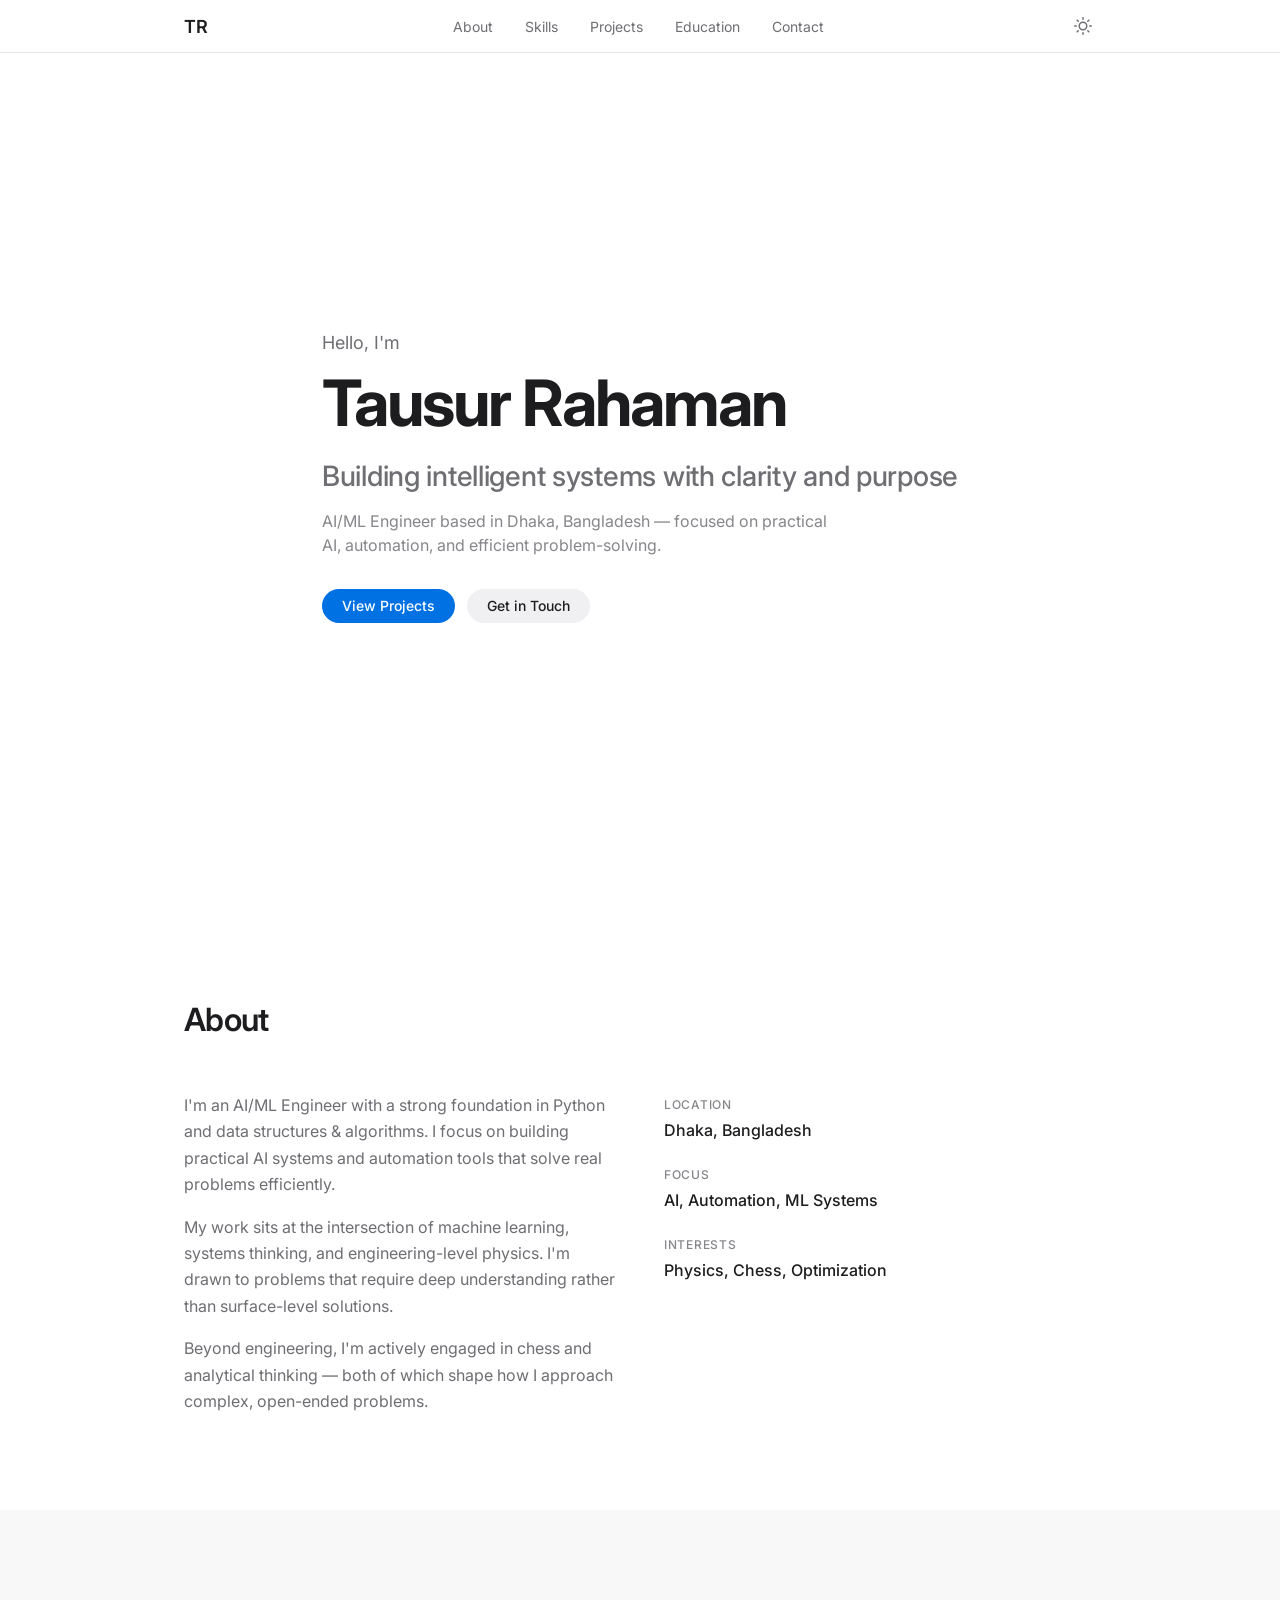
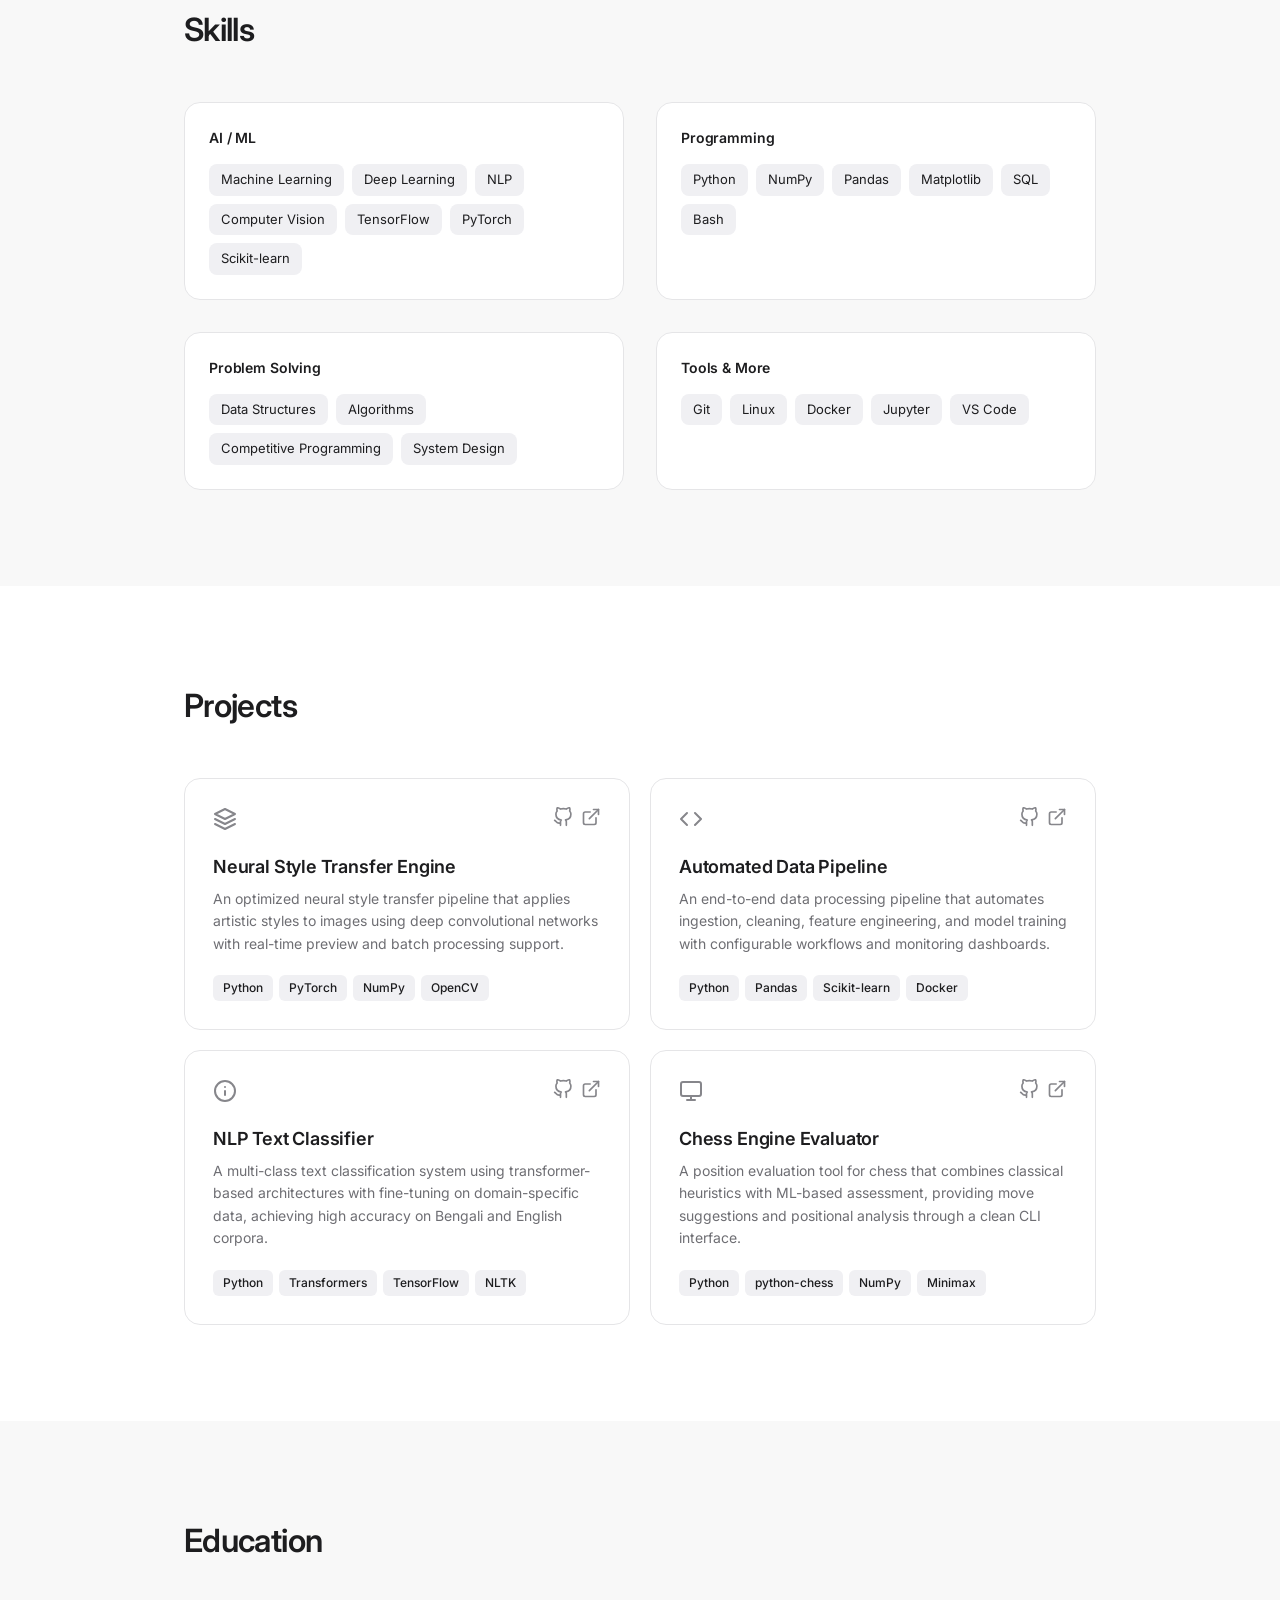
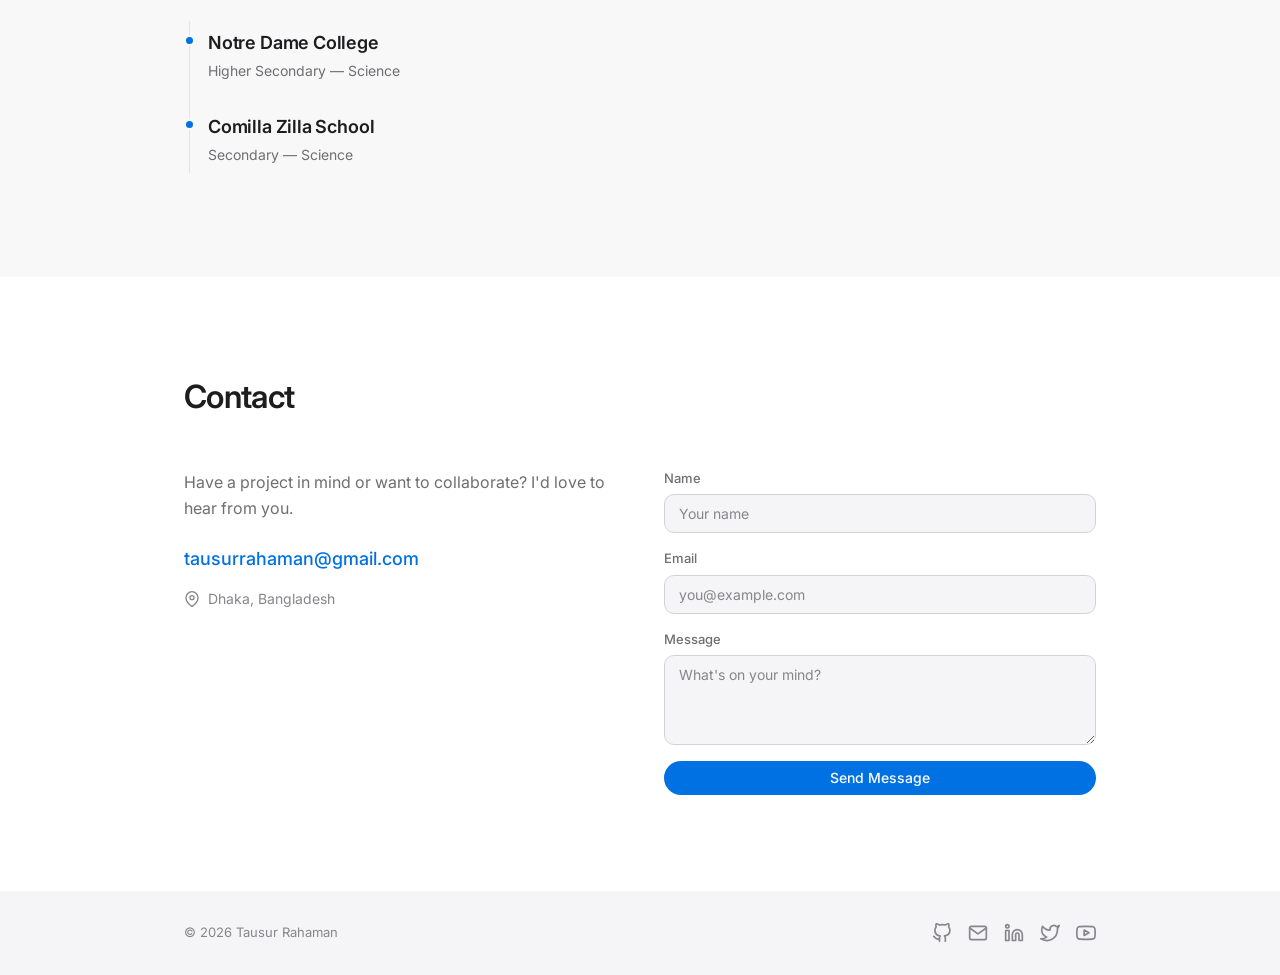
==== index.html @ f8dbd74a "4th" ====
<!DOCTYPE html>
<html lang="en" data-theme="light">
<head>
  <meta charset="UTF-8">
  <meta name="viewport" content="width=device-width, initial-scale=1.0">
  <title>Tausur Rahaman — AI/ML Engineer</title>
  <link rel="preconnect" href="https://fonts.googleapis.com">
  <link rel="preconnect" href="https://fonts.gstatic.com" crossorigin>
  <link href="https://fonts.googleapis.com/css2?family=Inter:wght@300;400;500;600;700&display=swap" rel="stylesheet">
  <link rel="stylesheet" href="style.css">
</head>
<body>
  <nav class="navbar" id="navbar">
    <div class="nav-container">
      <a href="#hero" class="nav-logo">TR</a>
      <ul class="nav-links" id="navLinks">
        <li><a href="#about">About</a></li>
        <li><a href="#skills">Skills</a></li>
        <li><a href="#projects">Projects</a></li>
        <li><a href="#education">Education</a></li>
        <li><a href="#contact">Contact</a></li>
      </ul>
      <div class="nav-actions">
        <button class="theme-toggle" id="themeToggle" aria-label="Toggle dark mode">
          <svg class="icon-sun" width="18" height="18" viewBox="0 0 24 24" fill="none" stroke="currentColor" stroke-width="2" stroke-linecap="round" stroke-linejoin="round">
            <circle cx="12" cy="12" r="5"></circle>
            <line x1="12" y1="1" x2="12" y2="3"></line>
            <line x1="12" y1="21" x2="12" y2="23"></line>
            <line x1="4.22" y1="4.22" x2="5.64" y2="5.64"></line>
            <line x1="18.36" y1="18.36" x2="19.78" y2="19.78"></line>
            <line x1="1" y1="12" x2="3" y2="12"></line>
            <line x1="21" y1="12" x2="23" y2="12"></line>
            <line x1="4.22" y1="19.78" x2="5.64" y2="18.36"></line>
            <line x1="18.36" y1="5.64" x2="19.78" y2="4.22"></line>
          </svg>
          <svg class="icon-moon" width="18" height="18" viewBox="0 0 24 24" fill="none" stroke="currentColor" stroke-width="2" stroke-linecap="round" stroke-linejoin="round">
            <path d="M21 12.79A9 9 0 1 1 11.21 3 7 7 0 0 0 21 12.79z"></path>
          </svg>
        </button>
        <button class="nav-hamburger" id="navHamburger" aria-label="Toggle menu">
          <span></span><span></span><span></span>
        </button>
      </div>
    </div>
  </nav>

  <main>
    <section id="hero" class="hero">
      <div class="container hero-content">
        <p class="hero-greeting">Hello, I'm</p>
        <h1 class="hero-name">Tausur Rahaman</h1>
        <p class="hero-tagline">Building intelligent systems with clarity and purpose</p>
        <p class="hero-sub">AI/ML Engineer based in Dhaka, Bangladesh — focused on practical AI, automation, and efficient problem-solving.</p>
        <div class="hero-cta">
          <a href="#projects" class="btn btn-primary">View Projects</a>
          <a href="#contact" class="btn btn-secondary">Get in Touch</a>
        </div>
      </div>
    </section>

    <section id="about" class="section">
      <div class="container">
        <h2 class="section-title">About</h2>
        <div class="about-grid">
          <div class="about-text">
            <p>I'm an AI/ML Engineer with a strong foundation in Python and data structures & algorithms. I focus on building practical AI systems and automation tools that solve real problems efficiently.</p>
            <p>My work sits at the intersection of machine learning, systems thinking, and engineering-level physics. I'm drawn to problems that require deep understanding rather than surface-level solutions.</p>
            <p>Beyond engineering, I'm actively engaged in chess and analytical thinking — both of which shape how I approach complex, open-ended problems.</p>
          </div>
          <div class="about-details">
            <div class="about-detail-item">
              <span class="detail-label">Location</span>
              <span class="detail-value">Dhaka, Bangladesh</span>
            </div>
            <div class="about-detail-item">
              <span class="detail-label">Focus</span>
              <span class="detail-value">AI, Automation, ML Systems</span>
            </div>
            <div class="about-detail-item">
              <span class="detail-label">Interests</span>
              <span class="detail-value">Physics, Chess, Optimization</span>
            </div>
          </div>
        </div>
      </div>
    </section>

    <section id="skills" class="section section-alt">
      <div class="container">
        <h2 class="section-title">Skills</h2>
        <div class="skills-grid">
          <div class="skill-group">
            <h3 class="skill-group-title">AI / ML</h3>
            <div class="skill-tags">
              <span class="skill-tag">Machine Learning</span>
              <span class="skill-tag">Deep Learning</span>
              <span class="skill-tag">NLP</span>
              <span class="skill-tag">Computer Vision</span>
              <span class="skill-tag">TensorFlow</span>
              <span class="skill-tag">PyTorch</span>
              <span class="skill-tag">Scikit-learn</span>
            </div>
          </div>
          <div class="skill-group">
            <h3 class="skill-group-title">Programming</h3>
            <div class="skill-tags">
              <span class="skill-tag">Python</span>
              <span class="skill-tag">NumPy</span>
              <span class="skill-tag">Pandas</span>
              <span class="skill-tag">Matplotlib</span>
              <span class="skill-tag">SQL</span>
              <span class="skill-tag">Bash</span>
            </div>
          </div>
          <div class="skill-group">
            <h3 class="skill-group-title">Problem Solving</h3>
            <div class="skill-tags">
              <span class="skill-tag">Data Structures</span>
              <span class="skill-tag">Algorithms</span>
              <span class="skill-tag">Competitive Programming</span>
              <span class="skill-tag">System Design</span>
            </div>
          </div>
          <div class="skill-group">
            <h3 class="skill-group-title">Tools & More</h3>
            <div class="skill-tags">
              <span class="skill-tag">Git</span>
              <span class="skill-tag">Linux</span>
              <span class="skill-tag">Docker</span>
              <span class="skill-tag">Jupyter</span>
              <span class="skill-tag">VS Code</span>
            </div>
          </div>
        </div>
      </div>
    </section>

    <section id="projects" class="section">
      <div class="container">
        <h2 class="section-title">Projects</h2>
        <div class="projects-grid">
          <article class="project-card">
            <div class="project-header">
              <div class="project-icon">
                <svg width="24" height="24" viewBox="0 0 24 24" fill="none" stroke="currentColor" stroke-width="2" stroke-linecap="round" stroke-linejoin="round"><path d="M12 2L2 7l10 5 10-5-10-5z"/><path d="M2 17l10 5 10-5"/><path d="M2 12l10 5 10-5"/></svg>
              </div>
              <div class="project-links">
                <a href="https://github.com/tausurVai/" target="_blank" rel="noopener" class="project-link" aria-label="GitHub">
                  <svg width="20" height="20" viewBox="0 0 24 24" fill="none" stroke="currentColor" stroke-width="2" stroke-linecap="round" stroke-linejoin="round"><path d="M9 19c-5 1.5-5-2.5-7-3m14 6v-3.87a3.37 3.37 0 0 0-.94-2.61c3.14-.35 6.44-1.54 6.44-7A5.44 5.44 0 0 0 20 4.77 5.07 5.07 0 0 0 19.91 1S18.73.65 16 2.48a13.38 13.38 0 0 0-7 0C6.27.65 5.09 1 5.09 1A5.07 5.07 0 0 0 5 4.77a5.44 5.44 0 0 0-1.5 3.78c0 5.42 3.3 6.61 6.44 7A3.37 3.37 0 0 0 9 18.13V22"/></svg>
                </a>
                <a href="#" class="project-link" aria-label="Demo">
                  <svg width="20" height="20" viewBox="0 0 24 24" fill="none" stroke="currentColor" stroke-width="2" stroke-linecap="round" stroke-linejoin="round"><path d="M18 13v6a2 2 0 0 1-2 2H5a2 2 0 0 1-2-2V8a2 2 0 0 1 2-2h6"/><polyline points="15 3 21 3 21 9"/><line x1="10" y1="14" x2="21" y2="3"/></svg>
                </a>
              </div>
            </div>
            <h3 class="project-title">Neural Style Transfer Engine</h3>
            <p class="project-desc">An optimized neural style transfer pipeline that applies artistic styles to images using deep convolutional networks with real-time preview and batch processing support.</p>
            <div class="project-tech">
              <span>Python</span>
              <span>PyTorch</span>
              <span>NumPy</span>
              <span>OpenCV</span>
            </div>
          </article>

          <article class="project-card">
            <div class="project-header">
              <div class="project-icon">
                <svg width="24" height="24" viewBox="0 0 24 24" fill="none" stroke="currentColor" stroke-width="2" stroke-linecap="round" stroke-linejoin="round"><polyline points="16 18 22 12 16 6"/><polyline points="8 6 2 12 8 18"/></svg>
              </div>
              <div class="project-links">
                <a href="https://github.com/tausurVai/" target="_blank" rel="noopener" class="project-link" aria-label="GitHub">
                  <svg width="20" height="20" viewBox="0 0 24 24" fill="none" stroke="currentColor" stroke-width="2" stroke-linecap="round" stroke-linejoin="round"><path d="M9 19c-5 1.5-5-2.5-7-3m14 6v-3.87a3.37 3.37 0 0 0-.94-2.61c3.14-.35 6.44-1.54 6.44-7A5.44 5.44 0 0 0 20 4.77 5.07 5.07 0 0 0 19.91 1S18.73.65 16 2.48a13.38 13.38 0 0 0-7 0C6.27.65 5.09 1 5.09 1A5.07 5.07 0 0 0 5 4.77a5.44 5.44 0 0 0-1.5 3.78c0 5.42 3.3 6.61 6.44 7A3.37 3.37 0 0 0 9 18.13V22"/></svg>
                </a>
                <a href="#" class="project-link" aria-label="Demo">
                  <svg width="20" height="20" viewBox="0 0 24 24" fill="none" stroke="currentColor" stroke-width="2" stroke-linecap="round" stroke-linejoin="round"><path d="M18 13v6a2 2 0 0 1-2 2H5a2 2 0 0 1-2-2V8a2 2 0 0 1 2-2h6"/><polyline points="15 3 21 3 21 9"/><line x1="10" y1="14" x2="21" y2="3"/></svg>
                </a>
              </div>
            </div>
            <h3 class="project-title">Automated Data Pipeline</h3>
            <p class="project-desc">An end-to-end data processing pipeline that automates ingestion, cleaning, feature engineering, and model training with configurable workflows and monitoring dashboards.</p>
            <div class="project-tech">
              <span>Python</span>
              <span>Pandas</span>
              <span>Scikit-learn</span>
              <span>Docker</span>
            </div>
          </article>

          <article class="project-card">
            <div class="project-header">
              <div class="project-icon">
                <svg width="24" height="24" viewBox="0 0 24 24" fill="none" stroke="currentColor" stroke-width="2" stroke-linecap="round" stroke-linejoin="round"><circle cx="12" cy="12" r="10"/><line x1="12" y1="16" x2="12" y2="12"/><line x1="12" y1="8" x2="12.01" y2="8"/></svg>
              </div>
              <div class="project-links">
                <a href="https://github.com/tausurVai/" target="_blank" rel="noopener" class="project-link" aria-label="GitHub">
                  <svg width="20" height="20" viewBox="0 0 24 24" fill="none" stroke="currentColor" stroke-width="2" stroke-linecap="round" stroke-linejoin="round"><path d="M9 19c-5 1.5-5-2.5-7-3m14 6v-3.87a3.37 3.37 0 0 0-.94-2.61c3.14-.35 6.44-1.54 6.44-7A5.44 5.44 0 0 0 20 4.77 5.07 5.07 0 0 0 19.91 1S18.73.65 16 2.48a13.38 13.38 0 0 0-7 0C6.27.65 5.09 1 5.09 1A5.07 5.07 0 0 0 5 4.77a5.44 5.44 0 0 0-1.5 3.78c0 5.42 3.3 6.61 6.44 7A3.37 3.37 0 0 0 9 18.13V22"/></svg>
                </a>
                <a href="#" class="project-link" aria-label="Demo">
                  <svg width="20" height="20" viewBox="0 0 24 24" fill="none" stroke="currentColor" stroke-width="2" stroke-linecap="round" stroke-linejoin="round"><path d="M18 13v6a2 2 0 0 1-2 2H5a2 2 0 0 1-2-2V8a2 2 0 0 1 2-2h6"/><polyline points="15 3 21 3 21 9"/><line x1="10" y1="14" x2="21" y2="3"/></svg>
                </a>
              </div>
            </div>
            <h3 class="project-title">NLP Text Classifier</h3>
            <p class="project-desc">A multi-class text classification system using transformer-based architectures with fine-tuning on domain-specific data, achieving high accuracy on Bengali and English corpora.</p>
            <div class="project-tech">
              <span>Python</span>
              <span>Transformers</span>
              <span>TensorFlow</span>
              <span>NLTK</span>
            </div>
          </article>

          <article class="project-card">
            <div class="project-header">
              <div class="project-icon">
                <svg width="24" height="24" viewBox="0 0 24 24" fill="none" stroke="currentColor" stroke-width="2" stroke-linecap="round" stroke-linejoin="round"><rect x="2" y="3" width="20" height="14" rx="2" ry="2"/><line x1="8" y1="21" x2="16" y2="21"/><line x1="12" y1="17" x2="12" y2="21"/></svg>
              </div>
              <div class="project-links">
                <a href="https://github.com/tausurVai/" target="_blank" rel="noopener" class="project-link" aria-label="GitHub">
                  <svg width="20" height="20" viewBox="0 0 24 24" fill="none" stroke="currentColor" stroke-width="2" stroke-linecap="round" stroke-linejoin="round"><path d="M9 19c-5 1.5-5-2.5-7-3m14 6v-3.87a3.37 3.37 0 0 0-.94-2.61c3.14-.35 6.44-1.54 6.44-7A5.44 5.44 0 0 0 20 4.77 5.07 5.07 0 0 0 19.91 1S18.73.65 16 2.48a13.38 13.38 0 0 0-7 0C6.27.65 5.09 1 5.09 1A5.07 5.07 0 0 0 5 4.77a5.44 5.44 0 0 0-1.5 3.78c0 5.42 3.3 6.61 6.44 7A3.37 3.37 0 0 0 9 18.13V22"/></svg>
                </a>
                <a href="#" class="project-link" aria-label="Demo">
                  <svg width="20" height="20" viewBox="0 0 24 24" fill="none" stroke="currentColor" stroke-width="2" stroke-linecap="round" stroke-linejoin="round"><path d="M18 13v6a2 2 0 0 1-2 2H5a2 2 0 0 1-2-2V8a2 2 0 0 1 2-2h6"/><polyline points="15 3 21 3 21 9"/><line x1="10" y1="14" x2="21" y2="3"/></svg>
                </a>
              </div>
            </div>
            <h3 class="project-title">Chess Engine Evaluator</h3>
            <p class="project-desc">A position evaluation tool for chess that combines classical heuristics with ML-based assessment, providing move suggestions and positional analysis through a clean CLI interface.</p>
            <div class="project-tech">
              <span>Python</span>
              <span>python-chess</span>
              <span>NumPy</span>
              <span>Minimax</span>
            </div>
          </article>
        </div>
      </div>
    </section>

    <section id="education" class="section section-alt">
      <div class="container">
        <h2 class="section-title">Education</h2>
        <div class="education-list">
          <div class="education-item">
            <div class="education-dot"></div>
            <div class="education-content">
              <h3 class="education-school">Notre Dame College</h3>
              <p class="education-detail">Higher Secondary — Science</p>
            </div>
          </div>
          <div class="education-item">
            <div class="education-dot"></div>
            <div class="education-content">
              <h3 class="education-school">Comilla Zilla School</h3>
              <p class="education-detail">Secondary — Science</p>
            </div>
          </div>
        </div>
      </div>
    </section>

    <section id="contact" class="section">
      <div class="container">
        <h2 class="section-title">Contact</h2>
        <div class="contact-grid">
          <div class="contact-info">
            <p class="contact-intro">Have a project in mind or want to collaborate? I'd love to hear from you.</p>
            <a href="mailto:tausurrahaman@gmail.com" class="contact-email">tausurrahaman@gmail.com</a>
            <div class="contact-location">
              <svg width="16" height="16" viewBox="0 0 24 24" fill="none" stroke="currentColor" stroke-width="2" stroke-linecap="round" stroke-linejoin="round"><path d="M21 10c0 7-9 13-9 13s-9-6-9-13a9 9 0 0 1 18 0z"/><circle cx="12" cy="10" r="3"/></svg>
              <span>Dhaka, Bangladesh</span>
            </div>
          </div>
          <form class="contact-form" id="contactForm">
            <div class="form-group">
              <label for="name">Name</label>
              <input type="text" id="name" name="name" required placeholder="Your name">
            </div>
            <div class="form-group">
              <label for="email">Email</label>
              <input type="email" id="email" name="email" required placeholder="you@example.com">
            </div>
            <div class="form-group">
              <label for="message">Message</label>
              <textarea id="message" name="message" rows="4" required placeholder="What's on your mind?"></textarea>
            </div>
            <button type="submit" class="btn btn-primary btn-full">Send Message</button>
          </form>
        </div>
      </div>
    </section>
  </main>

  <footer class="footer">
    <div class="container footer-content">
      <p class="footer-copy">&copy; 2026 Tausur Rahaman</p>
      <div class="footer-socials">
        <a href="https://github.com/tausurVai/" target="_blank" rel="noopener" aria-label="GitHub">
          <svg width="20" height="20" viewBox="0 0 24 24" fill="none" stroke="currentColor" stroke-width="2" stroke-linecap="round" stroke-linejoin="round"><path d="M9 19c-5 1.5-5-2.5-7-3m14 6v-3.87a3.37 3.37 0 0 0-.94-2.61c3.14-.35 6.44-1.54 6.44-7A5.44 5.44 0 0 0 20 4.77 5.07 5.07 0 0 0 19.91 1S18.73.65 16 2.48a13.38 13.38 0 0 0-7 0C6.27.65 5.09 1 5.09 1A5.07 5.07 0 0 0 5 4.77a5.44 5.44 0 0 0-1.5 3.78c0 5.42 3.3 6.61 6.44 7A3.37 3.37 0 0 0 9 18.13V22"/></svg>
        </a>
        <a href="mailto:tausurrahaman@gmail.com" aria-label="Email">
          <svg width="20" height="20" viewBox="0 0 24 24" fill="none" stroke="currentColor" stroke-width="2" stroke-linecap="round" stroke-linejoin="round"><path d="M4 4h16c1.1 0 2 .9 2 2v12c0 1.1-.9 2-2 2H4c-1.1 0-2-.9-2-2V6c0-1.1.9-2 2-2z"/><polyline points="22,6 12,13 2,6"/></svg>
        </a>
        <a href="#" aria-label="LinkedIn">
          <svg width="20" height="20" viewBox="0 0 24 24" fill="none" stroke="currentColor" stroke-width="2" stroke-linecap="round" stroke-linejoin="round"><path d="M16 8a6 6 0 0 1 6 6v7h-4v-7a2 2 0 0 0-2-2 2 2 0 0 0-2 2v7h-4v-7a6 6 0 0 1 6-6z"/><rect x="2" y="9" width="4" height="12"/><circle cx="4" cy="4" r="2"/></svg>
        </a>
        <a href="#" aria-label="Twitter">
          <svg width="20" height="20" viewBox="0 0 24 24" fill="none" stroke="currentColor" stroke-width="2" stroke-linecap="round" stroke-linejoin="round"><path d="M23 3a10.9 10.9 0 0 1-3.14 1.53 4.48 4.48 0 0 0-7.86 3v1A10.66 10.66 0 0 1 3 4s-4 9 5 13a11.64 11.64 0 0 1-7 2c9 5 20 0 20-11.5a4.5 4.5 0 0 0-.08-.83A7.72 7.72 0 0 0 23 3z"/></svg>
        </a>
        <a href="#" aria-label="YouTube">
          <svg width="20" height="20" viewBox="0 0 24 24" fill="none" stroke="currentColor" stroke-width="2" stroke-linecap="round" stroke-linejoin="round"><path d="M22.54 6.42a2.78 2.78 0 0 0-1.94-2C18.88 4 12 4 12 4s-6.88 0-8.6.46a2.78 2.78 0 0 0-1.94 2A29 29 0 0 0 1 11.75a29 29 0 0 0 .46 5.33A2.78 2.78 0 0 0 3.4 19.1c1.72.46 8.6.46 8.6.46s6.88 0 8.6-.46a2.78 2.78 0 0 0 1.94-2 29 29 0 0 0 .46-5.25 29 29 0 0 0-.46-5.43z"/><polygon points="9.75 15.02 15.5 11.75 9.75 8.48 9.75 15.02"/></svg>
        </a>
      </div>
    </div>
  </footer>

  <script src="script.js"></script>
</body>
</html>
---- style.css ----
/* ========================================
   Design Tokens
   ======================================== */
:root {
  --font: 'Inter', -apple-system, BlinkMacSystemFont, 'Segoe UI', sans-serif;

  /* Light theme */
  --bg: #ffffff;
  --bg-alt: #f8f8f8;
  --text: #1d1d1f;
  --text-secondary: #6e6e73;
  --text-tertiary: #86868b;
  --accent: #0071e3;
  --accent-hover: #0077ed;
  --border: #e5e5e7;
  --card-bg: #ffffff;
  --card-shadow: 0 2px 8px rgba(0, 0, 0, 0.04), 0 8px 24px rgba(0, 0, 0, 0.06);
  --card-shadow-hover: 0 4px 16px rgba(0, 0, 0, 0.06), 0 12px 32px rgba(0, 0, 0, 0.08);
  --tag-bg: #f0f0f3;
  --tag-text: #1d1d1f;
  --nav-bg: rgba(255, 255, 255, 0.72);
  --nav-blur: saturate(180%) blur(20px);
  --input-bg: #f5f5f7;
  --input-border: #d2d2d7;
  --footer-bg: #f5f5f7;
  --dot-color: #0071e3;
  --line-color: #e5e5e7;
}

[data-theme="dark"] {
  --bg: #1d1d1f;
  --bg-alt: #252527;
  --text: #f5f5f7;
  --text-secondary: #a1a1a6;
  --text-tertiary: #86868b;
  --accent: #0a84ff;
  --accent-hover: #409cff;
  --border: #38383a;
  --card-bg: #2c2c2e;
  --card-shadow: 0 2px 8px rgba(0, 0, 0, 0.2), 0 8px 24px rgba(0, 0, 0, 0.3);
  --card-shadow-hover: 0 4px 16px rgba(0, 0, 0, 0.25), 0 12px 32px rgba(0, 0, 0, 0.35);
  --tag-bg: #38383a;
  --tag-text: #f5f5f7;
  --nav-bg: rgba(29, 29, 31, 0.72);
  --nav-blur: saturate(180%) blur(20px);
  --input-bg: #2c2c2e;
  --input-border: #48484a;
  --footer-bg: #252527;
  --dot-color: #0a84ff;
  --line-color: #38383a;
}

/* ========================================
   Reset & Base
   ======================================== */
*, *::before, *::after {
  margin: 0;
  padding: 0;
  box-sizing: border-box;
}

html {
  scroll-behavior: smooth;
  -webkit-text-size-adjust: 100%;
}

body {
  font-family: var(--font);
  background: var(--bg);
  color: var(--text);
  line-height: 1.5;
  transition: background 0.3s ease, color 0.3s ease;
  -webkit-font-smoothing: antialiased;
  -moz-osx-font-smoothing: grayscale;
}

a {
  color: var(--accent);
  text-decoration: none;
  transition: color 0.2s ease;
}

a:hover {
  color: var(--accent-hover);
}

img {
  max-width: 100%;
  display: block;
}

/* ========================================
   Layout
   ======================================== */
.container {
  max-width: 960px;
  margin: 0 auto;
  padding: 0 24px;
}

.section {
  padding: 96px 0;
}

.section-alt {
  background: var(--bg-alt);
  transition: background 0.3s ease;
}

.section-title {
  font-size: 32px;
  font-weight: 600;
  letter-spacing: -0.02em;
  margin-bottom: 48px;
  color: var(--text);
}

/* ========================================
   Navbar
   ======================================== */
.navbar {
  position: fixed;
  top: 0;
  left: 0;
  right: 0;
  z-index: 100;
  background: var(--nav-bg);
  backdrop-filter: var(--nav-blur);
  -webkit-backdrop-filter: var(--nav-blur);
  border-bottom: 1px solid var(--border);
  transition: background 0.3s ease, border-color 0.3s ease;
}

.nav-container {
  max-width: 960px;
  margin: 0 auto;
  padding: 0 24px;
  height: 52px;
  display: flex;
  align-items: center;
  justify-content: space-between;
}

.nav-logo {
  font-size: 18px;
  font-weight: 600;
  color: var(--text);
  letter-spacing: -0.02em;
}

.nav-logo:hover {
  color: var(--text);
}

.nav-links {
  display: flex;
  list-style: none;
  gap: 32px;
}

.nav-links a {
  font-size: 14px;
  font-weight: 400;
  color: var(--text-secondary);
  transition: color 0.2s ease;
}

.nav-links a:hover {
  color: var(--text);
}

.nav-actions {
  display: flex;
  align-items: center;
  gap: 12px;
}

.theme-toggle {
  background: none;
  border: none;
  cursor: pointer;
  color: var(--text-secondary);
  padding: 4px;
  display: flex;
  align-items: center;
  justify-content: center;
  border-radius: 8px;
  transition: color 0.2s ease, background 0.2s ease;
}

.theme-toggle:hover {
  color: var(--text);
  background: var(--tag-bg);
}

[data-theme="light"] .icon-moon { display: none; }
[data-theme="dark"] .icon-sun { display: none; }

.nav-hamburger {
  display: none;
  flex-direction: column;
  gap: 5px;
  background: none;
  border: none;
  cursor: pointer;
  padding: 4px;
}

.nav-hamburger span {
  display: block;
  width: 18px;
  height: 1.5px;
  background: var(--text);
  border-radius: 1px;
  transition: transform 0.3s ease, opacity 0.3s ease;
}

.nav-hamburger.active span:nth-child(1) {
  transform: translateY(6.5px) rotate(45deg);
}

.nav-hamburger.active span:nth-child(2) {
  opacity: 0;
}

.nav-hamburger.active span:nth-child(3) {
  transform: translateY(-6.5px) rotate(-45deg);
}

/* ========================================
   Hero
   ======================================== */
.hero {
  min-height: 100vh;
  display: flex;
  align-items: center;
  padding-top: 52px;
}

.hero-content {
  padding: 0 0 0 0;
}

.hero-greeting {
  font-size: 18px;
  font-weight: 400;
  color: var(--text-secondary);
  margin-bottom: 12px;
  opacity: 0;
  transform: translateY(16px);
  animation: fadeUp 0.6s ease forwards;
}

.hero-name {
  font-size: clamp(40px, 8vw, 64px);
  font-weight: 700;
  letter-spacing: -0.03em;
  line-height: 1.1;
  margin-bottom: 16px;
  color: var(--text);
  opacity: 0;
  transform: translateY(16px);
  animation: fadeUp 0.6s ease 0.1s forwards;
}

.hero-tagline {
  font-size: clamp(20px, 4vw, 28px);
  font-weight: 500;
  color: var(--text-secondary);
  letter-spacing: -0.01em;
  margin-bottom: 12px;
  opacity: 0;
  transform: translateY(16px);
  animation: fadeUp 0.6s ease 0.2s forwards;
}

.hero-sub {
  font-size: 16px;
  color: var(--text-tertiary);
  max-width: 520px;
  margin-bottom: 32px;
  opacity: 0;
  transform: translateY(16px);
  animation: fadeUp 0.6s ease 0.3s forwards;
}

.hero-cta {
  display: flex;
  gap: 12px;
  opacity: 0;
  transform: translateY(16px);
  animation: fadeUp 0.6s ease 0.4s forwards;
}

@keyframes fadeUp {
  to {
    opacity: 1;
    transform: translateY(0);
  }
}

/* ========================================
   Buttons
   ======================================== */
.btn {
  display: inline-flex;
  align-items: center;
  justify-content: center;
  font-family: var(--font);
  font-size: 14px;
  font-weight: 500;
  padding: 10px 20px;
  border-radius: 980px;
  border: none;
  cursor: pointer;
  transition: all 0.2s ease;
  line-height: 1;
}

.btn-primary {
  background: var(--accent);
  color: #ffffff;
}

.btn-primary:hover {
  background: var(--accent-hover);
  color: #ffffff;
  transform: scale(1.02);
}

.btn-secondary {
  background: var(--tag-bg);
  color: var(--text);
}

.btn-secondary:hover {
  background: var(--border);
  color: var(--text);
  transform: scale(1.02);
}

.btn-full {
  width: 100%;
}

/* ========================================
   About
   ======================================== */
.about-grid {
  display: grid;
  grid-template-columns: 1fr 1fr;
  gap: 48px;
  align-items: start;
}

.about-text p {
  font-size: 16px;
  color: var(--text-secondary);
  margin-bottom: 16px;
  line-height: 1.65;
}

.about-text p:last-child {
  margin-bottom: 0;
}

.about-details {
  display: flex;
  flex-direction: column;
  gap: 24px;
  padding-top: 4px;
}

.about-detail-item {
  display: flex;
  flex-direction: column;
  gap: 4px;
}

.detail-label {
  font-size: 12px;
  font-weight: 500;
  text-transform: uppercase;
  letter-spacing: 0.06em;
  color: var(--text-tertiary);
}

.detail-value {
  font-size: 16px;
  font-weight: 500;
  color: var(--text);
}

/* ========================================
   Skills
   ======================================== */
.skills-grid {
  display: grid;
  grid-template-columns: 1fr 1fr;
  gap: 32px;
}

.skill-group {
  padding: 24px;
  background: var(--card-bg);
  border-radius: 16px;
  border: 1px solid var(--border);
  transition: background 0.3s ease, border-color 0.3s ease, box-shadow 0.3s ease;
}

.skill-group:hover {
  box-shadow: var(--card-shadow);
}

.skill-group-title {
  font-size: 14px;
  font-weight: 600;
  color: var(--text);
  margin-bottom: 16px;
  letter-spacing: -0.01em;
}

.skill-tags {
  display: flex;
  flex-wrap: wrap;
  gap: 8px;
}

.skill-tag {
  font-size: 13px;
  font-weight: 400;
  padding: 6px 12px;
  background: var(--tag-bg);
  color: var(--tag-text);
  border-radius: 8px;
  transition: background 0.2s ease, color 0.2s ease;
}

/* ========================================
   Projects
   ======================================== */
.projects-grid {
  display: grid;
  grid-template-columns: 1fr 1fr;
  gap: 20px;
}

.project-card {
  background: var(--card-bg);
  border: 1px solid var(--border);
  border-radius: 16px;
  padding: 28px;
  transition: all 0.3s ease;
}

.project-card:hover {
  box-shadow: var(--card-shadow-hover);
  transform: translateY(-2px);
}

.project-header {
  display: flex;
  justify-content: space-between;
  align-items: flex-start;
  margin-bottom: 16px;
}

.project-icon {
  color: var(--text-tertiary);
}

.project-links {
  display: flex;
  gap: 8px;
}

.project-link {
  color: var(--text-tertiary);
  transition: color 0.2s ease;
  display: flex;
  align-items: center;
}

.project-link:hover {
  color: var(--accent);
}

.project-title {
  font-size: 18px;
  font-weight: 600;
  color: var(--text);
  margin-bottom: 8px;
  letter-spacing: -0.01em;
}

.project-desc {
  font-size: 14px;
  color: var(--text-secondary);
  line-height: 1.6;
  margin-bottom: 20px;
}

.project-tech {
  display: flex;
  flex-wrap: wrap;
  gap: 6px;
}

.project-tech span {
  font-size: 12px;
  font-weight: 500;
  padding: 4px 10px;
  background: var(--tag-bg);
  color: var(--tag-text);
  border-radius: 6px;
  transition: background 0.2s ease, color 0.2s ease;
}

/* ========================================
   Education
   ======================================== */
.education-list {
  display: flex;
  flex-direction: column;
  gap: 0;
  position: relative;
  padding-left: 24px;
}

.education-list::before {
  content: '';
  position: absolute;
  left: 5px;
  top: 8px;
  bottom: 8px;
  width: 1px;
  background: var(--line-color);
}

.education-item {
  position: relative;
  padding: 16px 0;
}

.education-dot {
  position: absolute;
  left: -24px;
  top: 22px;
  width: 11px;
  height: 11px;
  border-radius: 50%;
  background: var(--dot-color);
  border: 2px solid var(--bg-alt);
}

.education-school {
  font-size: 18px;
  font-weight: 600;
  color: var(--text);
  margin-bottom: 4px;
  letter-spacing: -0.01em;
}

.education-detail {
  font-size: 14px;
  color: var(--text-secondary);
}

/* ========================================
   Contact
   ======================================== */
.contact-grid {
  display: grid;
  grid-template-columns: 1fr 1fr;
  gap: 48px;
  align-items: start;
}

.contact-intro {
  font-size: 16px;
  color: var(--text-secondary);
  line-height: 1.65;
  margin-bottom: 24px;
}

.contact-email {
  font-size: 18px;
  font-weight: 500;
  color: var(--accent);
  display: block;
  margin-bottom: 16px;
}

.contact-email:hover {
  color: var(--accent-hover);
}

.contact-location {
  display: flex;
  align-items: center;
  gap: 8px;
  font-size: 14px;
  color: var(--text-tertiary);
}

.contact-form {
  display: flex;
  flex-direction: column;
  gap: 16px;
}

.form-group {
  display: flex;
  flex-direction: column;
  gap: 6px;
}

.form-group label {
  font-size: 13px;
  font-weight: 500;
  color: var(--text-secondary);
}

.form-group input,
.form-group textarea {
  font-family: var(--font);
  font-size: 14px;
  padding: 10px 14px;
  background: var(--input-bg);
  border: 1px solid var(--input-border);
  border-radius: 10px;
  color: var(--text);
  outline: none;
  transition: border-color 0.2s ease, box-shadow 0.2s ease;
  resize: vertical;
}

.form-group input::placeholder,
.form-group textarea::placeholder {
  color: var(--text-tertiary);
}

.form-group input:focus,
.form-group textarea:focus {
  border-color: var(--accent);
  box-shadow: 0 0 0 3px rgba(0, 113, 227, 0.12);
}

[data-theme="dark"] .form-group input:focus,
[data-theme="dark"] .form-group textarea:focus {
  box-shadow: 0 0 0 3px rgba(10, 132, 255, 0.15);
}

/* ========================================
   Footer
   ======================================== */
.footer {
  background: var(--footer-bg);
  padding: 32px 0;
  transition: background 0.3s ease;
}

.footer-content {
  display: flex;
  justify-content: space-between;
  align-items: center;
}

.footer-copy {
  font-size: 13px;
  color: var(--text-tertiary);
}

.footer-socials {
  display: flex;
  gap: 16px;
}

.footer-socials a {
  color: var(--text-tertiary);
  transition: color 0.2s ease;
  display: flex;
  align-items: center;
}

.footer-socials a:hover {
  color: var(--text);
}

/* ========================================
   Scroll Reveal
   ======================================== */
.reveal {
  opacity: 0;
  transform: translateY(20px);
  transition: opacity 0.6s ease, transform 0.6s ease;
}

.reveal.visible {
  opacity: 1;
  transform: translateY(0);
}

/* ========================================
   Responsive
   ======================================== */
@media (max-width: 768px) {
  .nav-links {
    display: none;
    position: absolute;
    top: 52px;
    left: 0;
    right: 0;
    background: var(--nav-bg);
    backdrop-filter: var(--nav-blur);
    -webkit-backdrop-filter: var(--nav-blur);
    flex-direction: column;
    padding: 16px 24px;
    gap: 16px;
    border-bottom: 1px solid var(--border);
  }

  .nav-links.open {
    display: flex;
  }

  .nav-hamburger {
    display: flex;
  }

  .about-grid {
    grid-template-columns: 1fr;
    gap: 32px;
  }

  .skills-grid {
    grid-template-columns: 1fr;
  }

  .projects-grid {
    grid-template-columns: 1fr;
  }

  .contact-grid {
    grid-template-columns: 1fr;
    gap: 32px;
  }

  .section {
    padding: 64px 0;
  }

  .section-title {
    font-size: 28px;
    margin-bottom: 36px;
  }

  .hero-content {
    padding-top: 0;
  }

  .footer-content {
    flex-direction: column;
    gap: 16px;
    text-align: center;
  }
}

@media (max-width: 480px) {
  .hero-name {
    font-size: 36px;
  }

  .hero-tagline {
    font-size: 20px;
  }

  .hero-cta {
    flex-direction: column;
  }

  .hero-cta .btn {
    text-align: center;
  }
}
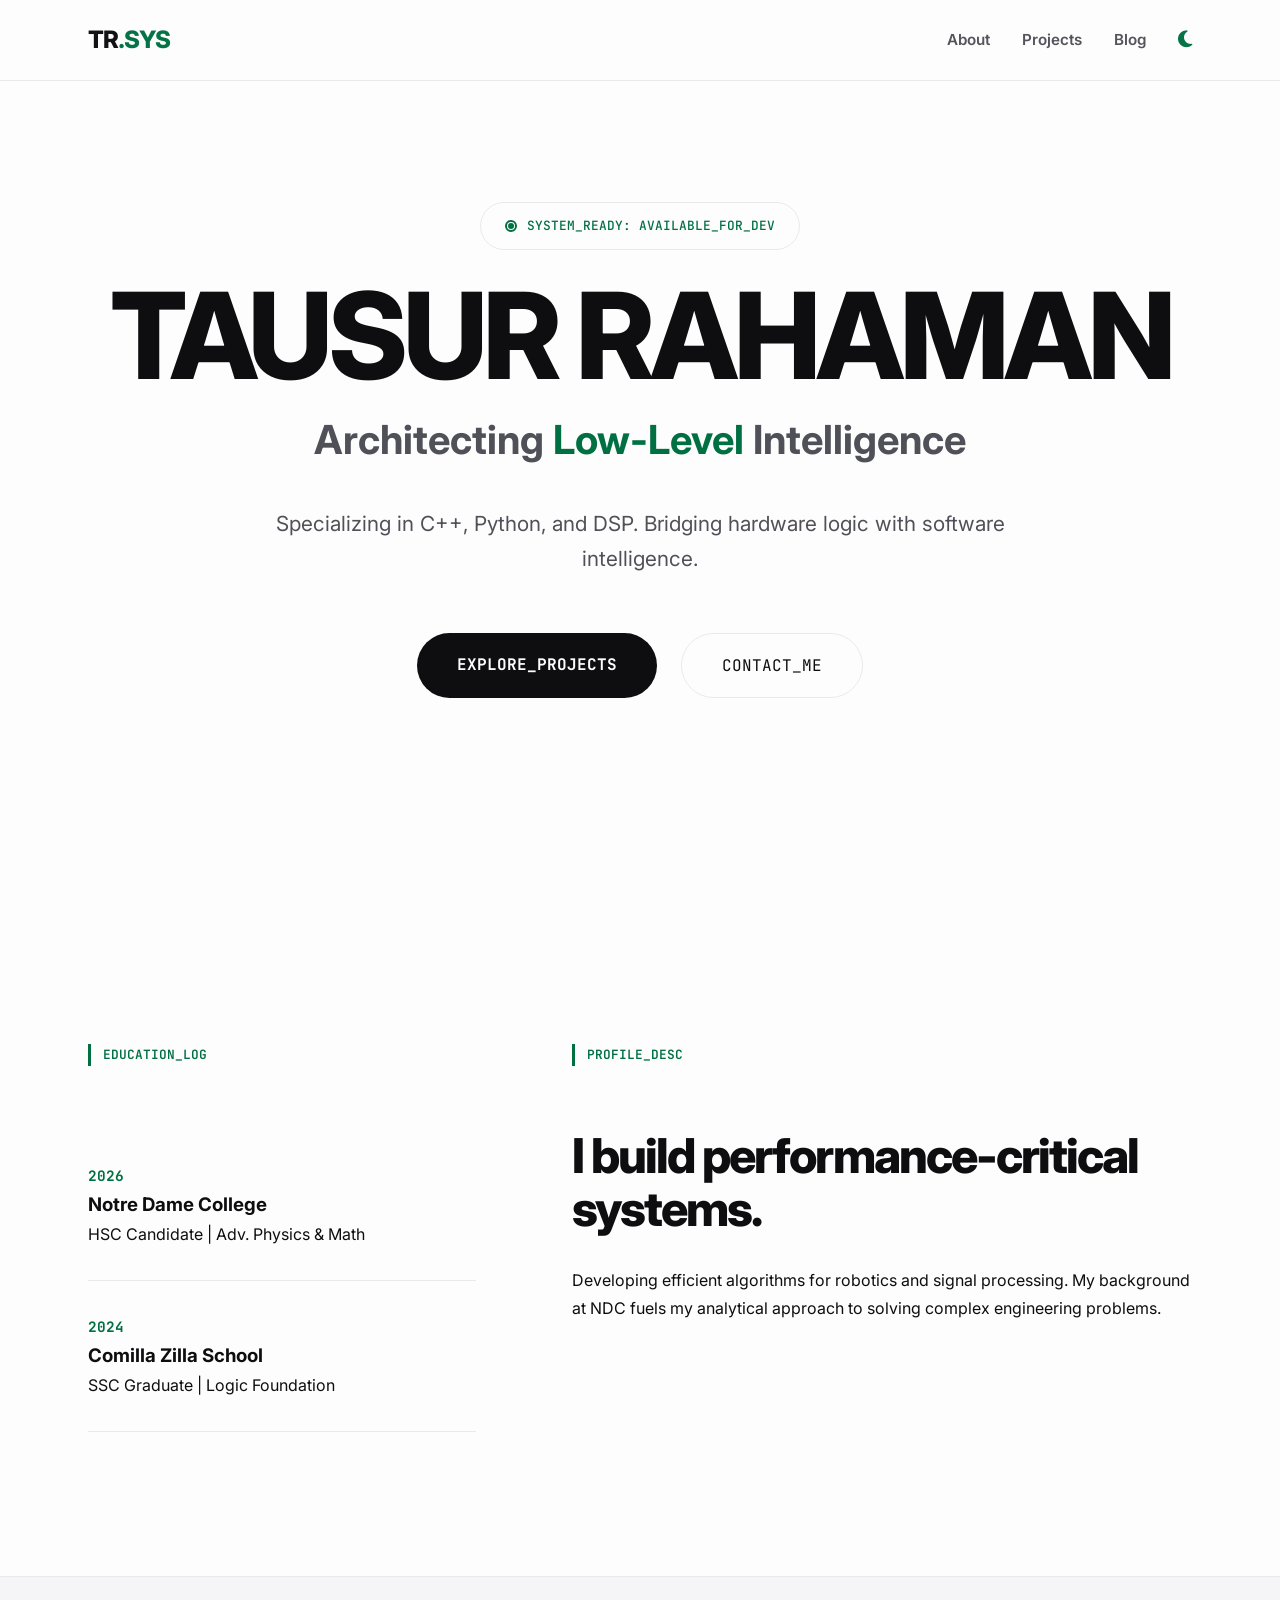
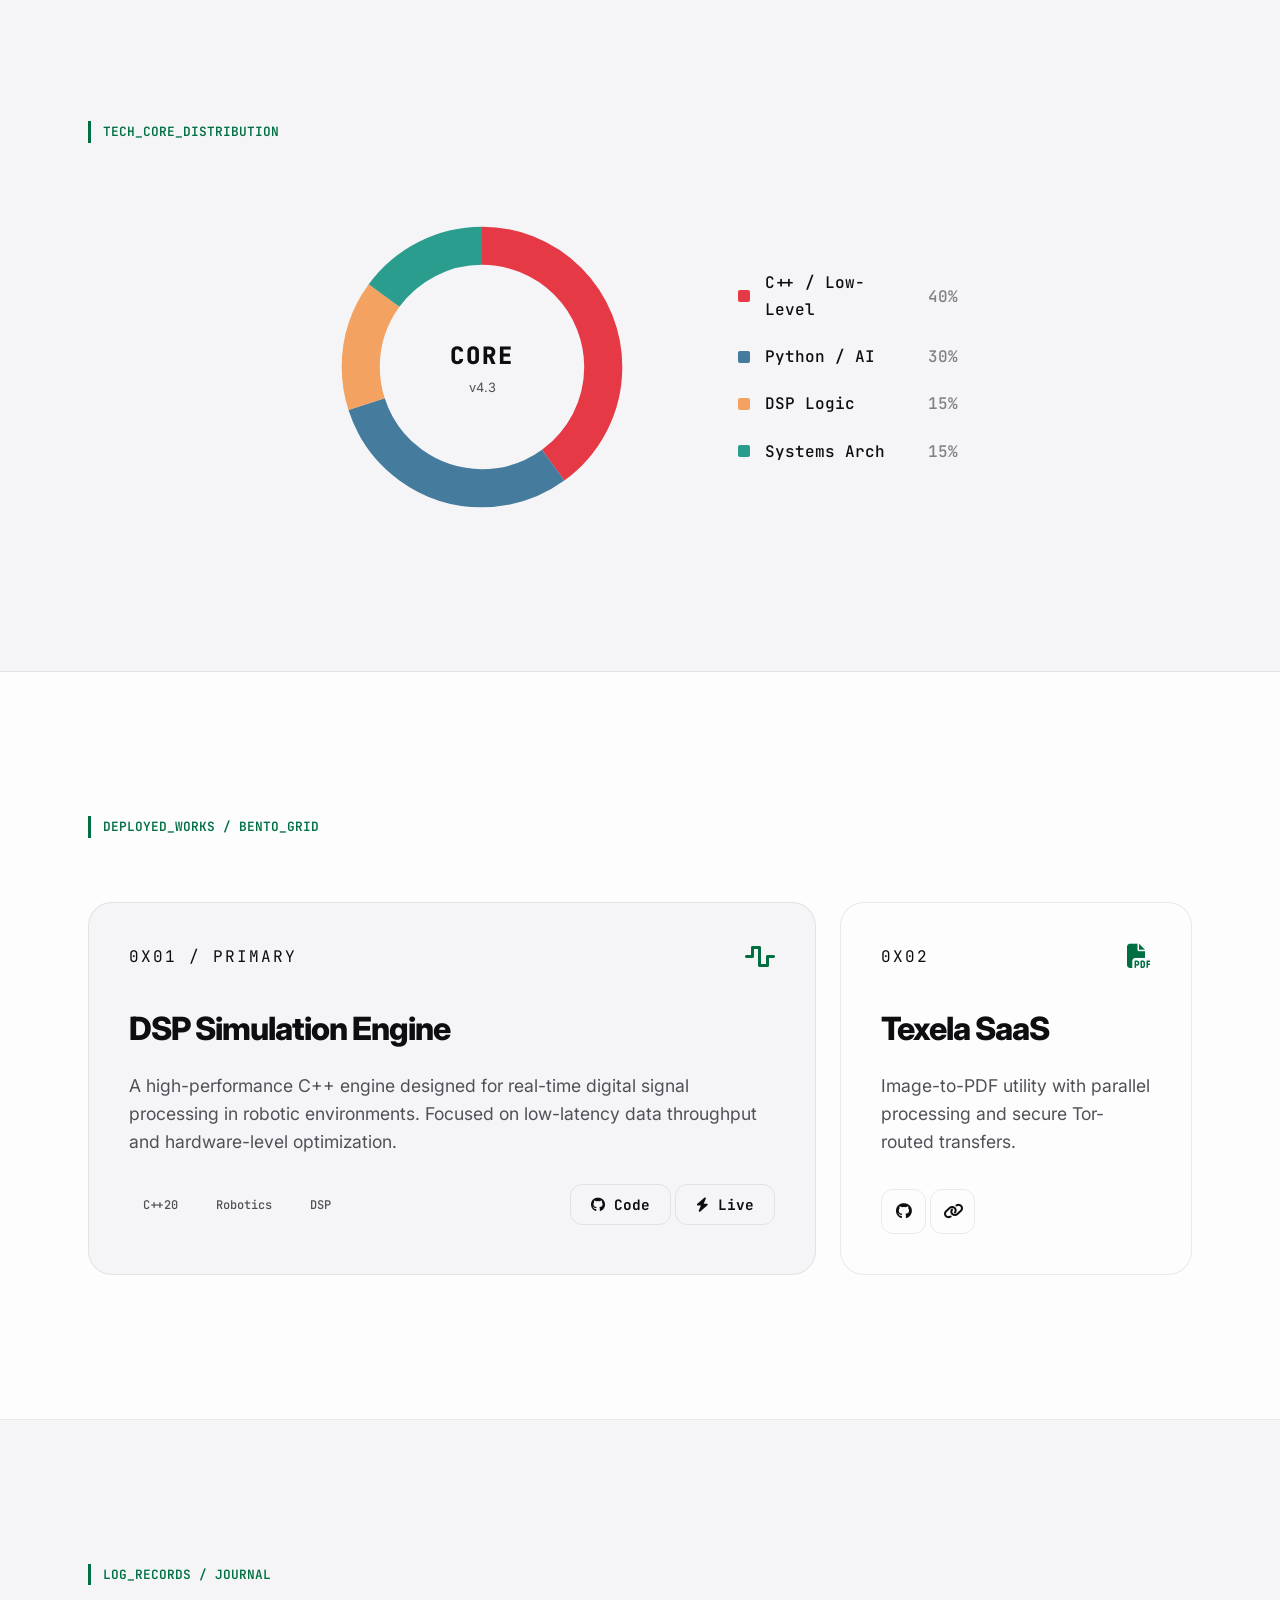
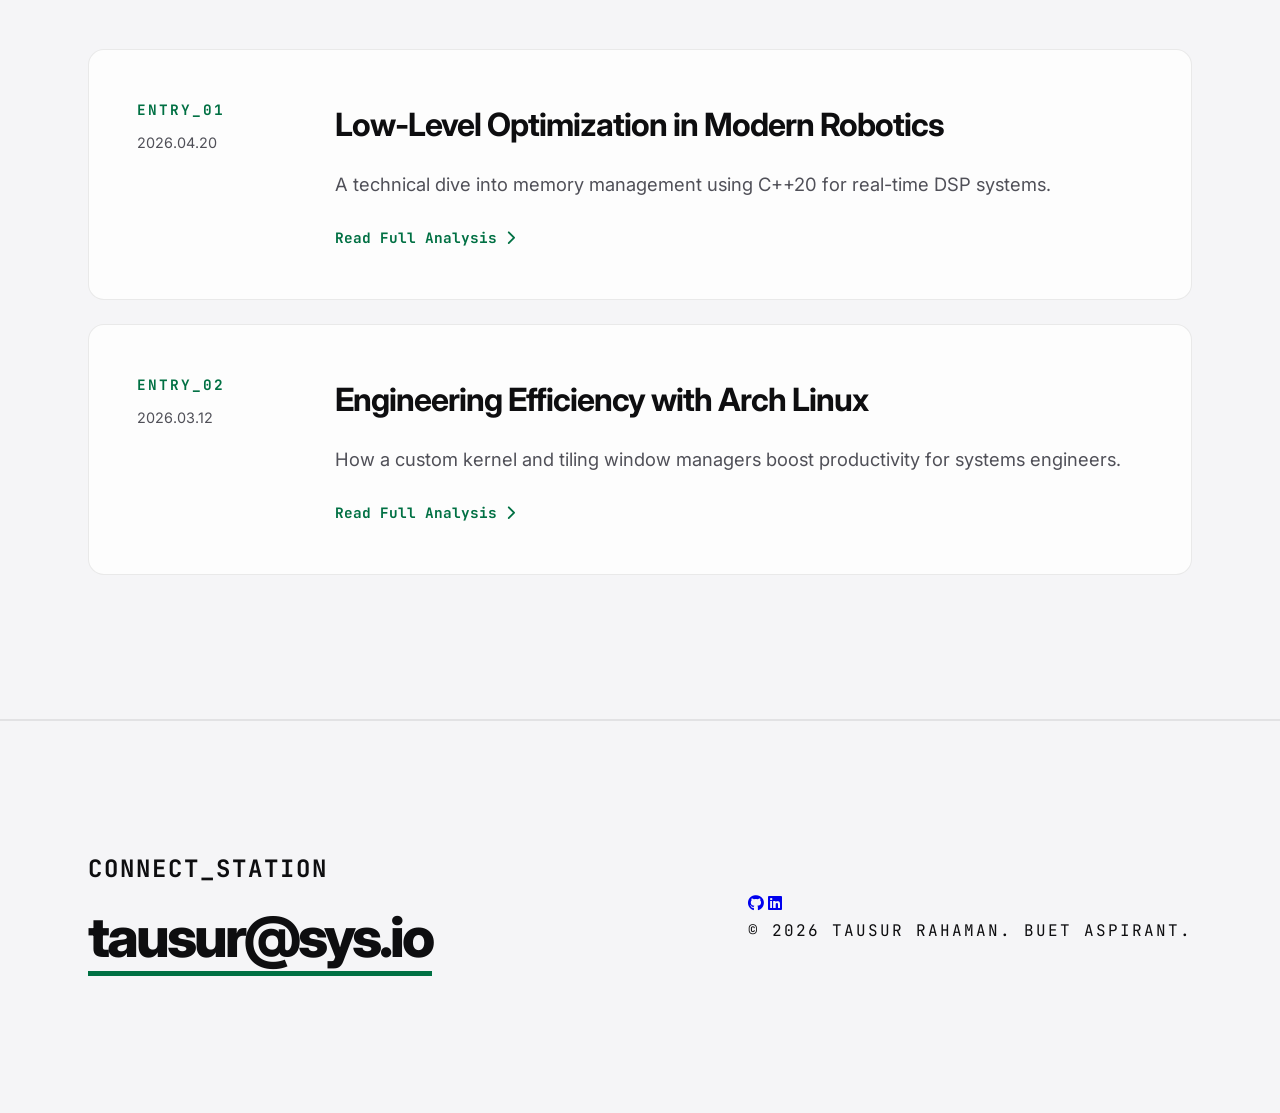
==== commit 473b393c: "6th" ====
--- a/index.html
+++ b/index.html
@@ -1,320 +1,197 @@
 <!DOCTYPE html>
-<html lang="en" data-theme="light">
+<html lang="en">
+
 <head>
-  <meta charset="UTF-8">
-  <meta name="viewport" content="width=device-width, initial-scale=1.0">
-  <title>Tausur Rahaman — AI/ML Engineer</title>
-  <link rel="preconnect" href="https://fonts.googleapis.com">
-  <link rel="preconnect" href="https://fonts.gstatic.com" crossorigin>
-  <link href="https://fonts.googleapis.com/css2?family=Inter:wght@300;400;500;600;700&display=swap" rel="stylesheet">
-  <link rel="stylesheet" href="style.css">
+    <meta charset="UTF-8">
+    <meta name="viewport" content="width=device-width, initial-scale=1.0">
+    <title>Tausur Rahaman | Systems Engineer</title>
+    <link
+        href="https://fonts.googleapis.com/css2?family=Inter:wght@300;400;600;700;800&family=JetBrains+Mono:wght@400;500&display=swap"
+        rel="stylesheet">
+    <link rel="stylesheet" href="https://cdnjs.cloudflare.com/ajax/libs/font-awesome/6.5.0/css/all.min.css">
+    <link rel="stylesheet" href="style.css">
 </head>
-<body>
-  <nav class="navbar" id="navbar">
-    <div class="nav-container">
-      <a href="#hero" class="nav-logo">TR</a>
-      <ul class="nav-links" id="navLinks">
-        <li><a href="#about">About</a></li>
-        <li><a href="#skills">Skills</a></li>
-        <li><a href="#projects">Projects</a></li>
-        <li><a href="#education">Education</a></li>
-        <li><a href="#contact">Contact</a></li>
-      </ul>
-      <div class="nav-actions">
-        <button class="theme-toggle" id="themeToggle" aria-label="Toggle dark mode">
-          <svg class="icon-sun" width="18" height="18" viewBox="0 0 24 24" fill="none" stroke="currentColor" stroke-width="2" stroke-linecap="round" stroke-linejoin="round">
-            <circle cx="12" cy="12" r="5"></circle>
-            <line x1="12" y1="1" x2="12" y2="3"></line>
-            <line x1="12" y1="21" x2="12" y2="23"></line>
-            <line x1="4.22" y1="4.22" x2="5.64" y2="5.64"></line>
-            <line x1="18.36" y1="18.36" x2="19.78" y2="19.78"></line>
-            <line x1="1" y1="12" x2="3" y2="12"></line>
-            <line x1="21" y1="12" x2="23" y2="12"></line>
-            <line x1="4.22" y1="19.78" x2="5.64" y2="18.36"></line>
-            <line x1="18.36" y1="5.64" x2="19.78" y2="4.22"></line>
-          </svg>
-          <svg class="icon-moon" width="18" height="18" viewBox="0 0 24 24" fill="none" stroke="currentColor" stroke-width="2" stroke-linecap="round" stroke-linejoin="round">
-            <path d="M21 12.79A9 9 0 1 1 11.21 3 7 7 0 0 0 21 12.79z"></path>
-          </svg>
-        </button>
-        <button class="nav-hamburger" id="navHamburger" aria-label="Toggle menu">
-          <span></span><span></span><span></span>
-        </button>
-      </div>
-    </div>
-  </nav>
 
-  <main>
-    <section id="hero" class="hero">
-      <div class="container hero-content">
-        <p class="hero-greeting">Hello, I'm</p>
-        <h1 class="hero-name">Tausur Rahaman</h1>
-        <p class="hero-tagline">Building intelligent systems with clarity and purpose</p>
-        <p class="hero-sub">AI/ML Engineer based in Dhaka, Bangladesh — focused on practical AI, automation, and efficient problem-solving.</p>
-        <div class="hero-cta">
-          <a href="#projects" class="btn btn-primary">View Projects</a>
-          <a href="#contact" class="btn btn-secondary">Get in Touch</a>
+<body class="light-theme">
+    <div class="scanline"></div>
+
+    <nav class="glass-nav">
+        <div class="nav-container">
+            <div class="logo">TR<span>.SYS</span></div>
+            <div class="nav-links">
+                <a href="#about">About</a>
+                <a href="#work">Projects</a>
+                <a href="#blog">Blog</a>
+                <button id="theme-toggle" aria-label="Toggle Theme"><i class="fa-solid fa-moon"></i></button>
+            </div>
         </div>
-      </div>
+    </nav>
+
+    <header class="hero">
+        <div class="hero-content">
+            <div class="live-status">
+                <div class="radar">
+                    <div class="radar-pulse"></div>
+                    <div class="radar-dot"></div>
+                </div>
+                <span>SYSTEM_READY: AVAILABLE_FOR_DEV</span>
+            </div>
+            <h1 class="hero-title">TAUSUR RAHAMAN</h1>
+            <h2 class="sub-heading">Architecting <span class="glow">Low-Level</span> Intelligence</h2>
+            <p class="hero-bio">Specializing in C++, Python, and DSP. Bridging hardware logic with software
+                intelligence.</p>
+            <div class="hero-actions">
+                <a href="#work" class="btn-primary">EXPLORE_PROJECTS</a>
+                <a href="mailto:tausur@sys.io" class="btn-secondary">CONTACT_ME</a>
+            </div>
+        </div>
+    </header>
+
+    <section id="about" class="section">
+        <div class="container split-layout">
+            <div class="edu-timeline">
+                <div class="section-tag">EDUCATION_LOG</div>
+                <div class="timeline-item">
+                    <span class="year">2026</span>
+                    <h3>Notre Dame College</h3>
+                    <p>HSC Candidate | Adv. Physics & Math</p>
+                </div>
+                <div class="timeline-item">
+                    <span class="year">2024</span>
+                    <h3>Comilla Zilla School</h3>
+                    <p>SSC Graduate | Logic Foundation</p>
+                </div>
+            </div>
+            <div class="profile-desc">
+                <div class="section-tag">PROFILE_DESC</div>
+                <p class="lead">I build performance-critical systems.</p>
+                <p>Developing efficient algorithms for robotics and signal processing. My background at NDC fuels my
+                    analytical approach to solving complex engineering problems.</p>
+            </div>
+        </div>
     </section>
 
-    <section id="about" class="section">
-      <div class="container">
-        <h2 class="section-title">About</h2>
-        <div class="about-grid">
-          <div class="about-text">
-            <p>I'm an AI/ML Engineer with a strong foundation in Python and data structures & algorithms. I focus on building practical AI systems and automation tools that solve real problems efficiently.</p>
-            <p>My work sits at the intersection of machine learning, systems thinking, and engineering-level physics. I'm drawn to problems that require deep understanding rather than surface-level solutions.</p>
-            <p>Beyond engineering, I'm actively engaged in chess and analytical thinking — both of which shape how I approach complex, open-ended problems.</p>
-          </div>
-          <div class="about-details">
-            <div class="about-detail-item">
-              <span class="detail-label">Location</span>
-              <span class="detail-value">Dhaka, Bangladesh</span>
+    <section id="stack" class="section dark-bg">
+        <div class="container chart-section">
+            <div class="section-tag">TECH_CORE_DISTRIBUTION</div>
+            <div class="chart-wrapper">
+                <div class="chart-box">
+                    <svg viewBox="0 0 42 42" class="main-chart">
+                        <circle class="ring" cx="21" cy="21" r="15.915"></circle>
+                        <circle class="segment seg-1" data-val="40" data-label="C++ / Low-Level" cx="21" cy="21"
+                            r="15.915"></circle>
+                        <circle class="segment seg-2" data-val="30" data-label="Python / AI" cx="21" cy="21" r="15.915">
+                        </circle>
+                        <circle class="segment seg-3" data-val="15" data-label="DSP Logic" cx="21" cy="21" r="15.915">
+                        </circle>
+                        <circle class="segment seg-4" data-val="15" data-label="Systems Arch" cx="21" cy="21"
+                            r="15.915"></circle>
+                    </svg>
+                    <div class="chart-overlay"><span class="mono">CORE</span><span class="small">v4.3</span></div>
+                </div>
+                <div class="legend-grid" id="chart-legend"></div>
             </div>
-            <div class="about-detail-item">
-              <span class="detail-label">Focus</span>
-              <span class="detail-value">AI, Automation, ML Systems</span>
-            </div>
-            <div class="about-detail-item">
-              <span class="detail-label">Interests</span>
-              <span class="detail-value">Physics, Chess, Optimization</span>
-            </div>
-          </div>
         </div>
-      </div>
     </section>
 
-    <section id="skills" class="section section-alt">
-      <div class="container">
-        <h2 class="section-title">Skills</h2>
-        <div class="skills-grid">
-          <div class="skill-group">
-            <h3 class="skill-group-title">AI / ML</h3>
-            <div class="skill-tags">
-              <span class="skill-tag">Machine Learning</span>
-              <span class="skill-tag">Deep Learning</span>
-              <span class="skill-tag">NLP</span>
-              <span class="skill-tag">Computer Vision</span>
-              <span class="skill-tag">TensorFlow</span>
-              <span class="skill-tag">PyTorch</span>
-              <span class="skill-tag">Scikit-learn</span>
+    <section id="work" class="section">
+        <div class="container">
+            <div class="section-tag">DEPLOYED_WORKS / BENTO_GRID</div>
+            <div class="work-grid">
+
+                <div class="work-item feature">
+                    <div class="work-info">
+                        <div class="work-head">
+                            <span class="mono">0x01 / PRIMARY</span>
+                            <i class="fa-solid fa-wave-square"></i>
+                        </div>
+                        <h3>DSP Simulation Engine</h3>
+                        <p>A high-performance C++ engine designed for real-time digital signal processing in robotic
+                            environments. Focused on low-latency data throughput and hardware-level optimization.</p>
+                        <div class="work-footer">
+                            <div class="tags">
+                                <span class="tag">C++20</span>
+                                <span class="tag">Robotics</span>
+                                <span class="tag">DSP</span>
+                            </div>
+                            <div class="work-links">
+                                <a href="#" class="p-link"><i class="fa-brands fa-github"></i> Code</a>
+                                <a href="#" class="p-link"><i class="fa-solid fa-bolt"></i> Live</a>
+                            </div>
+                        </div>
+                    </div>
+                </div>
+
+                <div class="work-item">
+                    <div class="work-info">
+                        <div class="work-head">
+                            <span class="mono">0x02</span>
+                            <i class="fa-solid fa-file-pdf"></i>
+                        </div>
+                        <h3>Texela SaaS</h3>
+                        <p>Image-to-PDF utility with parallel processing and secure Tor-routed transfers.</p>
+                        <div class="work-footer">
+                            <div class="work-links">
+                                <a href="#" class="p-icon-btn"><i class="fa-brands fa-github"></i></a>
+                                <a href="#" class="p-icon-btn"><i class="fa-solid fa-link"></i></a>
+                            </div>
+                        </div>
+                    </div>
+                </div>
+
+                
+
             </div>
-          </div>
-          <div class="skill-group">
-            <h3 class="skill-group-title">Programming</h3>
-            <div class="skill-tags">
-              <span class="skill-tag">Python</span>
-              <span class="skill-tag">NumPy</span>
-              <span class="skill-tag">Pandas</span>
-              <span class="skill-tag">Matplotlib</span>
-              <span class="skill-tag">SQL</span>
-              <span class="skill-tag">Bash</span>
-            </div>
-          </div>
-          <div class="skill-group">
-            <h3 class="skill-group-title">Problem Solving</h3>
-            <div class="skill-tags">
-              <span class="skill-tag">Data Structures</span>
-              <span class="skill-tag">Algorithms</span>
-              <span class="skill-tag">Competitive Programming</span>
-              <span class="skill-tag">System Design</span>
-            </div>
-          </div>
-          <div class="skill-group">
-            <h3 class="skill-group-title">Tools & More</h3>
-            <div class="skill-tags">
-              <span class="skill-tag">Git</span>
-              <span class="skill-tag">Linux</span>
-              <span class="skill-tag">Docker</span>
-              <span class="skill-tag">Jupyter</span>
-              <span class="skill-tag">VS Code</span>
-            </div>
-          </div>
         </div>
-      </div>
     </section>
 
-    <section id="projects" class="section">
-      <div class="container">
-        <h2 class="section-title">Projects</h2>
-        <div class="projects-grid">
-          <article class="project-card">
-            <div class="project-header">
-              <div class="project-icon">
-                <svg width="24" height="24" viewBox="0 0 24 24" fill="none" stroke="currentColor" stroke-width="2" stroke-linecap="round" stroke-linejoin="round"><path d="M12 2L2 7l10 5 10-5-10-5z"/><path d="M2 17l10 5 10-5"/><path d="M2 12l10 5 10-5"/></svg>
-              </div>
-              <div class="project-links">
-                <a href="https://github.com/tausurVai/" target="_blank" rel="noopener" class="project-link" aria-label="GitHub">
-                  <svg width="20" height="20" viewBox="0 0 24 24" fill="none" stroke="currentColor" stroke-width="2" stroke-linecap="round" stroke-linejoin="round"><path d="M9 19c-5 1.5-5-2.5-7-3m14 6v-3.87a3.37 3.37 0 0 0-.94-2.61c3.14-.35 6.44-1.54 6.44-7A5.44 5.44 0 0 0 20 4.77 5.07 5.07 0 0 0 19.91 1S18.73.65 16 2.48a13.38 13.38 0 0 0-7 0C6.27.65 5.09 1 5.09 1A5.07 5.07 0 0 0 5 4.77a5.44 5.44 0 0 0-1.5 3.78c0 5.42 3.3 6.61 6.44 7A3.37 3.37 0 0 0 9 18.13V22"/></svg>
+    <section id="blog" class="section dark-bg">
+        <div class="container">
+            <div class="section-tag">LOG_RECORDS / JOURNAL</div>
+            <div class="blog-grid">
+                <a href="#" class="blog-entry">
+                    <div class="blog-meta">
+                        <span class="mono">Entry_01</span>
+                        <span class="date">2026.04.20</span>
+                    </div>
+                    <div class="blog-content">
+                        <h3>Low-Level Optimization in Modern Robotics</h3>
+                        <p>A technical dive into memory management using C++20 for real-time DSP systems.</p>
+                        <span class="read-more">Read Full Analysis <i class="fa-solid fa-chevron-right"></i></span>
+                    </div>
                 </a>
-                <a href="#" class="project-link" aria-label="Demo">
-                  <svg width="20" height="20" viewBox="0 0 24 24" fill="none" stroke="currentColor" stroke-width="2" stroke-linecap="round" stroke-linejoin="round"><path d="M18 13v6a2 2 0 0 1-2 2H5a2 2 0 0 1-2-2V8a2 2 0 0 1 2-2h6"/><polyline points="15 3 21 3 21 9"/><line x1="10" y1="14" x2="21" y2="3"/></svg>
+                <a href="#" class="blog-entry">
+                    <div class="blog-meta">
+                        <span class="mono">Entry_02</span>
+                        <span class="date">2026.03.12</span>
+                    </div>
+                    <div class="blog-content">
+                        <h3>Engineering Efficiency with Arch Linux</h3>
+                        <p>How a custom kernel and tiling window managers boost productivity for systems engineers.</p>
+                        <span class="read-more">Read Full Analysis <i class="fa-solid fa-chevron-right"></i></span>
+                    </div>
                 </a>
-              </div>
             </div>
-            <h3 class="project-title">Neural Style Transfer Engine</h3>
-            <p class="project-desc">An optimized neural style transfer pipeline that applies artistic styles to images using deep convolutional networks with real-time preview and batch processing support.</p>
-            <div class="project-tech">
-              <span>Python</span>
-              <span>PyTorch</span>
-              <span>NumPy</span>
-              <span>OpenCV</span>
-            </div>
-          </article>
-
-          <article class="project-card">
-            <div class="project-header">
-              <div class="project-icon">
-                <svg width="24" height="24" viewBox="0 0 24 24" fill="none" stroke="currentColor" stroke-width="2" stroke-linecap="round" stroke-linejoin="round"><polyline points="16 18 22 12 16 6"/><polyline points="8 6 2 12 8 18"/></svg>
-              </div>
-              <div class="project-links">
-                <a href="https://github.com/tausurVai/" target="_blank" rel="noopener" class="project-link" aria-label="GitHub">
-                  <svg width="20" height="20" viewBox="0 0 24 24" fill="none" stroke="currentColor" stroke-width="2" stroke-linecap="round" stroke-linejoin="round"><path d="M9 19c-5 1.5-5-2.5-7-3m14 6v-3.87a3.37 3.37 0 0 0-.94-2.61c3.14-.35 6.44-1.54 6.44-7A5.44 5.44 0 0 0 20 4.77 5.07 5.07 0 0 0 19.91 1S18.73.65 16 2.48a13.38 13.38 0 0 0-7 0C6.27.65 5.09 1 5.09 1A5.07 5.07 0 0 0 5 4.77a5.44 5.44 0 0 0-1.5 3.78c0 5.42 3.3 6.61 6.44 7A3.37 3.37 0 0 0 9 18.13V22"/></svg>
-                </a>
-                <a href="#" class="project-link" aria-label="Demo">
-                  <svg width="20" height="20" viewBox="0 0 24 24" fill="none" stroke="currentColor" stroke-width="2" stroke-linecap="round" stroke-linejoin="round"><path d="M18 13v6a2 2 0 0 1-2 2H5a2 2 0 0 1-2-2V8a2 2 0 0 1 2-2h6"/><polyline points="15 3 21 3 21 9"/><line x1="10" y1="14" x2="21" y2="3"/></svg>
-                </a>
-              </div>
-            </div>
-            <h3 class="project-title">Automated Data Pipeline</h3>
-            <p class="project-desc">An end-to-end data processing pipeline that automates ingestion, cleaning, feature engineering, and model training with configurable workflows and monitoring dashboards.</p>
-            <div class="project-tech">
-              <span>Python</span>
-              <span>Pandas</span>
-              <span>Scikit-learn</span>
-              <span>Docker</span>
-            </div>
-          </article>
-
-          <article class="project-card">
-            <div class="project-header">
-              <div class="project-icon">
-                <svg width="24" height="24" viewBox="0 0 24 24" fill="none" stroke="currentColor" stroke-width="2" stroke-linecap="round" stroke-linejoin="round"><circle cx="12" cy="12" r="10"/><line x1="12" y1="16" x2="12" y2="12"/><line x1="12" y1="8" x2="12.01" y2="8"/></svg>
-              </div>
-              <div class="project-links">
-                <a href="https://github.com/tausurVai/" target="_blank" rel="noopener" class="project-link" aria-label="GitHub">
-                  <svg width="20" height="20" viewBox="0 0 24 24" fill="none" stroke="currentColor" stroke-width="2" stroke-linecap="round" stroke-linejoin="round"><path d="M9 19c-5 1.5-5-2.5-7-3m14 6v-3.87a3.37 3.37 0 0 0-.94-2.61c3.14-.35 6.44-1.54 6.44-7A5.44 5.44 0 0 0 20 4.77 5.07 5.07 0 0 0 19.91 1S18.73.65 16 2.48a13.38 13.38 0 0 0-7 0C6.27.65 5.09 1 5.09 1A5.07 5.07 0 0 0 5 4.77a5.44 5.44 0 0 0-1.5 3.78c0 5.42 3.3 6.61 6.44 7A3.37 3.37 0 0 0 9 18.13V22"/></svg>
-                </a>
-                <a href="#" class="project-link" aria-label="Demo">
-                  <svg width="20" height="20" viewBox="0 0 24 24" fill="none" stroke="currentColor" stroke-width="2" stroke-linecap="round" stroke-linejoin="round"><path d="M18 13v6a2 2 0 0 1-2 2H5a2 2 0 0 1-2-2V8a2 2 0 0 1 2-2h6"/><polyline points="15 3 21 3 21 9"/><line x1="10" y1="14" x2="21" y2="3"/></svg>
-                </a>
-              </div>
-            </div>
-            <h3 class="project-title">NLP Text Classifier</h3>
-            <p class="project-desc">A multi-class text classification system using transformer-based architectures with fine-tuning on domain-specific data, achieving high accuracy on Bengali and English corpora.</p>
-            <div class="project-tech">
-              <span>Python</span>
-              <span>Transformers</span>
-              <span>TensorFlow</span>
-              <span>NLTK</span>
-            </div>
-          </article>
-
-          <article class="project-card">
-            <div class="project-header">
-              <div class="project-icon">
-                <svg width="24" height="24" viewBox="0 0 24 24" fill="none" stroke="currentColor" stroke-width="2" stroke-linecap="round" stroke-linejoin="round"><rect x="2" y="3" width="20" height="14" rx="2" ry="2"/><line x1="8" y1="21" x2="16" y2="21"/><line x1="12" y1="17" x2="12" y2="21"/></svg>
-              </div>
-              <div class="project-links">
-                <a href="https://github.com/tausurVai/" target="_blank" rel="noopener" class="project-link" aria-label="GitHub">
-                  <svg width="20" height="20" viewBox="0 0 24 24" fill="none" stroke="currentColor" stroke-width="2" stroke-linecap="round" stroke-linejoin="round"><path d="M9 19c-5 1.5-5-2.5-7-3m14 6v-3.87a3.37 3.37 0 0 0-.94-2.61c3.14-.35 6.44-1.54 6.44-7A5.44 5.44 0 0 0 20 4.77 5.07 5.07 0 0 0 19.91 1S18.73.65 16 2.48a13.38 13.38 0 0 0-7 0C6.27.65 5.09 1 5.09 1A5.07 5.07 0 0 0 5 4.77a5.44 5.44 0 0 0-1.5 3.78c0 5.42 3.3 6.61 6.44 7A3.37 3.37 0 0 0 9 18.13V22"/></svg>
-                </a>
-                <a href="#" class="project-link" aria-label="Demo">
-                  <svg width="20" height="20" viewBox="0 0 24 24" fill="none" stroke="currentColor" stroke-width="2" stroke-linecap="round" stroke-linejoin="round"><path d="M18 13v6a2 2 0 0 1-2 2H5a2 2 0 0 1-2-2V8a2 2 0 0 1 2-2h6"/><polyline points="15 3 21 3 21 9"/><line x1="10" y1="14" x2="21" y2="3"/></svg>
-                </a>
-              </div>
-            </div>
-            <h3 class="project-title">Chess Engine Evaluator</h3>
-            <p class="project-desc">A position evaluation tool for chess that combines classical heuristics with ML-based assessment, providing move suggestions and positional analysis through a clean CLI interface.</p>
-            <div class="project-tech">
-              <span>Python</span>
-              <span>python-chess</span>
-              <span>NumPy</span>
-              <span>Minimax</span>
-            </div>
-          </article>
         </div>
-      </div>
     </section>
 
-    <section id="education" class="section section-alt">
-      <div class="container">
-        <h2 class="section-title">Education</h2>
-        <div class="education-list">
-          <div class="education-item">
-            <div class="education-dot"></div>
-            <div class="education-content">
-              <h3 class="education-school">Notre Dame College</h3>
-              <p class="education-detail">Higher Secondary — Science</p>
+    <footer class="industrial-footer">
+        <div class="container footer-flex">
+            <div class="f-left">
+                <h2 class="mono">CONNECT_STATION</h2>
+                <a href="mailto:tausur@sys.io" class="email-btn">tausur@sys.io</a>
             </div>
-          </div>
-          <div class="education-item">
-            <div class="education-dot"></div>
-            <div class="education-content">
-              <h3 class="education-school">Comilla Zilla School</h3>
-              <p class="education-detail">Secondary — Science</p>
+            <div class="f-right">
+                <div class="social-box">
+                    <a href="#"><i class="fa-brands fa-github"></i></a>
+                    <a href="#"><i class="fa-brands fa-linkedin"></i></a>
+                </div>
+                <p class="mono opacity-50">© 2026 Tausur Rahaman. BUET Aspirant.</p>
             </div>
-          </div>
         </div>
-      </div>
-    </section>
+    </footer>
 
-    <section id="contact" class="section">
-      <div class="container">
-        <h2 class="section-title">Contact</h2>
-        <div class="contact-grid">
-          <div class="contact-info">
-            <p class="contact-intro">Have a project in mind or want to collaborate? I'd love to hear from you.</p>
-            <a href="mailto:tausurrahaman@gmail.com" class="contact-email">tausurrahaman@gmail.com</a>
-            <div class="contact-location">
-              <svg width="16" height="16" viewBox="0 0 24 24" fill="none" stroke="currentColor" stroke-width="2" stroke-linecap="round" stroke-linejoin="round"><path d="M21 10c0 7-9 13-9 13s-9-6-9-13a9 9 0 0 1 18 0z"/><circle cx="12" cy="10" r="3"/></svg>
-              <span>Dhaka, Bangladesh</span>
-            </div>
-          </div>
-          <form class="contact-form" id="contactForm">
-            <div class="form-group">
-              <label for="name">Name</label>
-              <input type="text" id="name" name="name" required placeholder="Your name">
-            </div>
-            <div class="form-group">
-              <label for="email">Email</label>
-              <input type="email" id="email" name="email" required placeholder="you@example.com">
-            </div>
-            <div class="form-group">
-              <label for="message">Message</label>
-              <textarea id="message" name="message" rows="4" required placeholder="What's on your mind?"></textarea>
-            </div>
-            <button type="submit" class="btn btn-primary btn-full">Send Message</button>
-          </form>
-        </div>
-      </div>
-    </section>
-  </main>
+    <script src="script.js"></script>
+</body>
 
-  <footer class="footer">
-    <div class="container footer-content">
-      <p class="footer-copy">&copy; 2026 Tausur Rahaman</p>
-      <div class="footer-socials">
-        <a href="https://github.com/tausurVai/" target="_blank" rel="noopener" aria-label="GitHub">
-          <svg width="20" height="20" viewBox="0 0 24 24" fill="none" stroke="currentColor" stroke-width="2" stroke-linecap="round" stroke-linejoin="round"><path d="M9 19c-5 1.5-5-2.5-7-3m14 6v-3.87a3.37 3.37 0 0 0-.94-2.61c3.14-.35 6.44-1.54 6.44-7A5.44 5.44 0 0 0 20 4.77 5.07 5.07 0 0 0 19.91 1S18.73.65 16 2.48a13.38 13.38 0 0 0-7 0C6.27.65 5.09 1 5.09 1A5.07 5.07 0 0 0 5 4.77a5.44 5.44 0 0 0-1.5 3.78c0 5.42 3.3 6.61 6.44 7A3.37 3.37 0 0 0 9 18.13V22"/></svg>
-        </a>
-        <a href="mailto:tausurrahaman@gmail.com" aria-label="Email">
-          <svg width="20" height="20" viewBox="0 0 24 24" fill="none" stroke="currentColor" stroke-width="2" stroke-linecap="round" stroke-linejoin="round"><path d="M4 4h16c1.1 0 2 .9 2 2v12c0 1.1-.9 2-2 2H4c-1.1 0-2-.9-2-2V6c0-1.1.9-2 2-2z"/><polyline points="22,6 12,13 2,6"/></svg>
-        </a>
-        <a href="#" aria-label="LinkedIn">
-          <svg width="20" height="20" viewBox="0 0 24 24" fill="none" stroke="currentColor" stroke-width="2" stroke-linecap="round" stroke-linejoin="round"><path d="M16 8a6 6 0 0 1 6 6v7h-4v-7a2 2 0 0 0-2-2 2 2 0 0 0-2 2v7h-4v-7a6 6 0 0 1 6-6z"/><rect x="2" y="9" width="4" height="12"/><circle cx="4" cy="4" r="2"/></svg>
-        </a>
-        <a href="#" aria-label="Twitter">
-          <svg width="20" height="20" viewBox="0 0 24 24" fill="none" stroke="currentColor" stroke-width="2" stroke-linecap="round" stroke-linejoin="round"><path d="M23 3a10.9 10.9 0 0 1-3.14 1.53 4.48 4.48 0 0 0-7.86 3v1A10.66 10.66 0 0 1 3 4s-4 9 5 13a11.64 11.64 0 0 1-7 2c9 5 20 0 20-11.5a4.5 4.5 0 0 0-.08-.83A7.72 7.72 0 0 0 23 3z"/></svg>
-        </a>
-        <a href="#" aria-label="YouTube">
-          <svg width="20" height="20" viewBox="0 0 24 24" fill="none" stroke="currentColor" stroke-width="2" stroke-linecap="round" stroke-linejoin="round"><path d="M22.54 6.42a2.78 2.78 0 0 0-1.94-2C18.88 4 12 4 12 4s-6.88 0-8.6.46a2.78 2.78 0 0 0-1.94 2A29 29 0 0 0 1 11.75a29 29 0 0 0 .46 5.33A2.78 2.78 0 0 0 3.4 19.1c1.72.46 8.6.46 8.6.46s6.88 0 8.6-.46a2.78 2.78 0 0 0 1.94-2 29 29 0 0 0 .46-5.25 29 29 0 0 0-.46-5.43z"/><polygon points="9.75 15.02 15.5 11.75 9.75 8.48 9.75 15.02"/></svg>
-        </a>
-      </div>
-    </div>
-  </footer>
-
-  <script src="script.js"></script>
-</body>
-</html>
+</html>
--- a/style.css
+++ b/style.css
@@ -1,785 +1,235 @@
-/* ========================================
-   Design Tokens
-   ======================================== */
 :root {
-  --font: 'Inter', -apple-system, BlinkMacSystemFont, 'Segoe UI', sans-serif;
-
-  /* Light theme */
-  --bg: #ffffff;
-  --bg-alt: #f8f8f8;
-  --text: #1d1d1f;
-  --text-secondary: #6e6e73;
-  --text-tertiary: #86868b;
-  --accent: #0071e3;
-  --accent-hover: #0077ed;
-  --border: #e5e5e7;
-  --card-bg: #ffffff;
-  --card-shadow: 0 2px 8px rgba(0, 0, 0, 0.04), 0 8px 24px rgba(0, 0, 0, 0.06);
-  --card-shadow-hover: 0 4px 16px rgba(0, 0, 0, 0.06), 0 12px 32px rgba(0, 0, 0, 0.08);
-  --tag-bg: #f0f0f3;
-  --tag-text: #1d1d1f;
-  --nav-bg: rgba(255, 255, 255, 0.72);
-  --nav-blur: saturate(180%) blur(20px);
-  --input-bg: #f5f5f7;
-  --input-border: #d2d2d7;
-  --footer-bg: #f5f5f7;
-  --dot-color: #0071e3;
-  --line-color: #e5e5e7;
-}
-
-[data-theme="dark"] {
-  --bg: #1d1d1f;
-  --bg-alt: #252527;
-  --text: #f5f5f7;
-  --text-secondary: #a1a1a6;
-  --text-tertiary: #86868b;
-  --accent: #0a84ff;
-  --accent-hover: #409cff;
-  --border: #38383a;
-  --card-bg: #2c2c2e;
-  --card-shadow: 0 2px 8px rgba(0, 0, 0, 0.2), 0 8px 24px rgba(0, 0, 0, 0.3);
-  --card-shadow-hover: 0 4px 16px rgba(0, 0, 0, 0.25), 0 12px 32px rgba(0, 0, 0, 0.35);
-  --tag-bg: #38383a;
-  --tag-text: #f5f5f7;
-  --nav-bg: rgba(29, 29, 31, 0.72);
-  --nav-blur: saturate(180%) blur(20px);
-  --input-bg: #2c2c2e;
-  --input-border: #48484a;
-  --footer-bg: #252527;
-  --dot-color: #0a84ff;
-  --line-color: #38383a;
-}
-
-/* ========================================
-   Reset & Base
-   ======================================== */
-*, *::before, *::after {
-  margin: 0;
-  padding: 0;
-  box-sizing: border-box;
-}
-
-html {
-  scroll-behavior: smooth;
-  -webkit-text-size-adjust: 100%;
-}
-
-body {
-  font-family: var(--font);
-  background: var(--bg);
-  color: var(--text);
-  line-height: 1.5;
-  transition: background 0.3s ease, color 0.3s ease;
-  -webkit-font-smoothing: antialiased;
-  -moz-osx-font-smoothing: grayscale;
-}
-
-a {
-  color: var(--accent);
-  text-decoration: none;
-  transition: color 0.2s ease;
-}
-
-a:hover {
-  color: var(--accent-hover);
-}
-
-img {
-  max-width: 100%;
-  display: block;
-}
-
-/* ========================================
-   Layout
-   ======================================== */
-.container {
-  max-width: 960px;
-  margin: 0 auto;
-  padding: 0 24px;
-}
-
-.section {
-  padding: 96px 0;
-}
-
-.section-alt {
-  background: var(--bg-alt);
-  transition: background 0.3s ease;
-}
-
-.section-title {
-  font-size: 32px;
-  font-weight: 600;
-  letter-spacing: -0.02em;
-  margin-bottom: 48px;
-  color: var(--text);
-}
-
-/* ========================================
-   Navbar
-   ======================================== */
-.navbar {
-  position: fixed;
-  top: 0;
-  left: 0;
-  right: 0;
-  z-index: 100;
-  background: var(--nav-bg);
-  backdrop-filter: var(--nav-blur);
-  -webkit-backdrop-filter: var(--nav-blur);
-  border-bottom: 1px solid var(--border);
-  transition: background 0.3s ease, border-color 0.3s ease;
-}
-
-.nav-container {
-  max-width: 960px;
-  margin: 0 auto;
-  padding: 0 24px;
-  height: 52px;
-  display: flex;
-  align-items: center;
-  justify-content: space-between;
-}
-
-.nav-logo {
-  font-size: 18px;
-  font-weight: 600;
-  color: var(--text);
-  letter-spacing: -0.02em;
-}
-
-.nav-logo:hover {
-  color: var(--text);
-}
-
-.nav-links {
-  display: flex;
-  list-style: none;
-  gap: 32px;
-}
-
-.nav-links a {
-  font-size: 14px;
-  font-weight: 400;
-  color: var(--text-secondary);
-  transition: color 0.2s ease;
-}
-
-.nav-links a:hover {
-  color: var(--text);
-}
-
-.nav-actions {
-  display: flex;
-  align-items: center;
-  gap: 12px;
-}
-
-.theme-toggle {
-  background: none;
-  border: none;
-  cursor: pointer;
-  color: var(--text-secondary);
-  padding: 4px;
-  display: flex;
-  align-items: center;
-  justify-content: center;
-  border-radius: 8px;
-  transition: color 0.2s ease, background 0.2s ease;
-}
-
-.theme-toggle:hover {
-  color: var(--text);
-  background: var(--tag-bg);
-}
-
-[data-theme="light"] .icon-moon { display: none; }
-[data-theme="dark"] .icon-sun { display: none; }
-
-.nav-hamburger {
-  display: none;
-  flex-direction: column;
-  gap: 5px;
-  background: none;
-  border: none;
-  cursor: pointer;
-  padding: 4px;
-}
-
-.nav-hamburger span {
-  display: block;
-  width: 18px;
-  height: 1.5px;
-  background: var(--text);
-  border-radius: 1px;
-  transition: transform 0.3s ease, opacity 0.3s ease;
-}
-
-.nav-hamburger.active span:nth-child(1) {
-  transform: translateY(6.5px) rotate(45deg);
-}
-
-.nav-hamburger.active span:nth-child(2) {
-  opacity: 0;
-}
-
-.nav-hamburger.active span:nth-child(3) {
-  transform: translateY(-6.5px) rotate(-45deg);
-}
-
-/* ========================================
-   Hero
-   ======================================== */
-.hero {
-  min-height: 100vh;
-  display: flex;
-  align-items: center;
-  padding-top: 52px;
-}
-
-.hero-content {
-  padding: 0 0 0 0;
-}
-
-.hero-greeting {
-  font-size: 18px;
-  font-weight: 400;
-  color: var(--text-secondary);
-  margin-bottom: 12px;
-  opacity: 0;
-  transform: translateY(16px);
-  animation: fadeUp 0.6s ease forwards;
-}
-
-.hero-name {
-  font-size: clamp(40px, 8vw, 64px);
-  font-weight: 700;
-  letter-spacing: -0.03em;
-  line-height: 1.1;
-  margin-bottom: 16px;
-  color: var(--text);
-  opacity: 0;
-  transform: translateY(16px);
-  animation: fadeUp 0.6s ease 0.1s forwards;
-}
-
-.hero-tagline {
-  font-size: clamp(20px, 4vw, 28px);
-  font-weight: 500;
-  color: var(--text-secondary);
-  letter-spacing: -0.01em;
-  margin-bottom: 12px;
-  opacity: 0;
-  transform: translateY(16px);
-  animation: fadeUp 0.6s ease 0.2s forwards;
-}
-
-.hero-sub {
-  font-size: 16px;
-  color: var(--text-tertiary);
-  max-width: 520px;
-  margin-bottom: 32px;
-  opacity: 0;
-  transform: translateY(16px);
-  animation: fadeUp 0.6s ease 0.3s forwards;
-}
-
-.hero-cta {
-  display: flex;
-  gap: 12px;
-  opacity: 0;
-  transform: translateY(16px);
-  animation: fadeUp 0.6s ease 0.4s forwards;
-}
-
-@keyframes fadeUp {
-  to {
-    opacity: 1;
-    transform: translateY(0);
-  }
-}
-
-/* ========================================
-   Buttons
-   ======================================== */
-.btn {
-  display: inline-flex;
-  align-items: center;
-  justify-content: center;
-  font-family: var(--font);
-  font-size: 14px;
-  font-weight: 500;
-  padding: 10px 20px;
-  border-radius: 980px;
-  border: none;
-  cursor: pointer;
-  transition: all 0.2s ease;
-  line-height: 1;
-}
-
-.btn-primary {
-  background: var(--accent);
-  color: #ffffff;
-}
-
-.btn-primary:hover {
-  background: var(--accent-hover);
-  color: #ffffff;
-  transform: scale(1.02);
-}
-
-.btn-secondary {
-  background: var(--tag-bg);
-  color: var(--text);
-}
-
-.btn-secondary:hover {
-  background: var(--border);
-  color: var(--text);
-  transform: scale(1.02);
-}
-
-.btn-full {
-  width: 100%;
-}
-
-/* ========================================
-   About
-   ======================================== */
-.about-grid {
-  display: grid;
-  grid-template-columns: 1fr 1fr;
-  gap: 48px;
-  align-items: start;
-}
-
-.about-text p {
-  font-size: 16px;
-  color: var(--text-secondary);
-  margin-bottom: 16px;
-  line-height: 1.65;
-}
-
-.about-text p:last-child {
-  margin-bottom: 0;
-}
-
-.about-details {
-  display: flex;
-  flex-direction: column;
-  gap: 24px;
-  padding-top: 4px;
-}
-
-.about-detail-item {
-  display: flex;
-  flex-direction: column;
-  gap: 4px;
-}
-
-.detail-label {
-  font-size: 12px;
-  font-weight: 500;
-  text-transform: uppercase;
-  letter-spacing: 0.06em;
-  color: var(--text-tertiary);
-}
-
-.detail-value {
-  font-size: 16px;
-  font-weight: 500;
-  color: var(--text);
-}
-
-/* ========================================
-   Skills
-   ======================================== */
-.skills-grid {
-  display: grid;
-  grid-template-columns: 1fr 1fr;
-  gap: 32px;
-}
-
-.skill-group {
-  padding: 24px;
-  background: var(--card-bg);
-  border-radius: 16px;
-  border: 1px solid var(--border);
-  transition: background 0.3s ease, border-color 0.3s ease, box-shadow 0.3s ease;
-}
-
-.skill-group:hover {
-  box-shadow: var(--card-shadow);
-}
-
-.skill-group-title {
-  font-size: 14px;
-  font-weight: 600;
-  color: var(--text);
-  margin-bottom: 16px;
-  letter-spacing: -0.01em;
-}
-
-.skill-tags {
-  display: flex;
-  flex-wrap: wrap;
-  gap: 8px;
-}
-
-.skill-tag {
-  font-size: 13px;
-  font-weight: 400;
-  padding: 6px 12px;
-  background: var(--tag-bg);
-  color: var(--tag-text);
-  border-radius: 8px;
-  transition: background 0.2s ease, color 0.2s ease;
-}
-
-/* ========================================
-   Projects
-   ======================================== */
-.projects-grid {
-  display: grid;
-  grid-template-columns: 1fr 1fr;
-  gap: 20px;
-}
-
-.project-card {
-  background: var(--card-bg);
-  border: 1px solid var(--border);
-  border-radius: 16px;
-  padding: 28px;
-  transition: all 0.3s ease;
-}
-
-.project-card:hover {
-  box-shadow: var(--card-shadow-hover);
-  transform: translateY(-2px);
-}
-
-.project-header {
-  display: flex;
-  justify-content: space-between;
-  align-items: flex-start;
-  margin-bottom: 16px;
-}
-
-.project-icon {
-  color: var(--text-tertiary);
-}
-
-.project-links {
-  display: flex;
-  gap: 8px;
-}
-
-.project-link {
-  color: var(--text-tertiary);
-  transition: color 0.2s ease;
-  display: flex;
-  align-items: center;
-}
-
-.project-link:hover {
-  color: var(--accent);
-}
-
-.project-title {
-  font-size: 18px;
-  font-weight: 600;
-  color: var(--text);
-  margin-bottom: 8px;
-  letter-spacing: -0.01em;
-}
-
-.project-desc {
-  font-size: 14px;
-  color: var(--text-secondary);
-  line-height: 1.6;
-  margin-bottom: 20px;
-}
-
-.project-tech {
-  display: flex;
-  flex-wrap: wrap;
-  gap: 6px;
-}
-
-.project-tech span {
-  font-size: 12px;
-  font-weight: 500;
-  padding: 4px 10px;
-  background: var(--tag-bg);
-  color: var(--tag-text);
-  border-radius: 6px;
-  transition: background 0.2s ease, color 0.2s ease;
-}
-
-/* ========================================
-   Education
-   ======================================== */
-.education-list {
-  display: flex;
-  flex-direction: column;
-  gap: 0;
-  position: relative;
-  padding-left: 24px;
-}
-
-.education-list::before {
-  content: '';
-  position: absolute;
-  left: 5px;
-  top: 8px;
-  bottom: 8px;
-  width: 1px;
-  background: var(--line-color);
-}
-
-.education-item {
-  position: relative;
-  padding: 16px 0;
-}
-
-.education-dot {
-  position: absolute;
-  left: -24px;
-  top: 22px;
-  width: 11px;
-  height: 11px;
-  border-radius: 50%;
-  background: var(--dot-color);
-  border: 2px solid var(--bg-alt);
-}
-
-.education-school {
-  font-size: 18px;
-  font-weight: 600;
-  color: var(--text);
-  margin-bottom: 4px;
-  letter-spacing: -0.01em;
-}
-
-.education-detail {
-  font-size: 14px;
-  color: var(--text-secondary);
-}
-
-/* ========================================
-   Contact
-   ======================================== */
-.contact-grid {
-  display: grid;
-  grid-template-columns: 1fr 1fr;
-  gap: 48px;
-  align-items: start;
-}
-
-.contact-intro {
-  font-size: 16px;
-  color: var(--text-secondary);
-  line-height: 1.65;
-  margin-bottom: 24px;
-}
-
-.contact-email {
-  font-size: 18px;
-  font-weight: 500;
-  color: var(--accent);
-  display: block;
-  margin-bottom: 16px;
-}
-
-.contact-email:hover {
-  color: var(--accent-hover);
-}
-
-.contact-location {
-  display: flex;
-  align-items: center;
-  gap: 8px;
-  font-size: 14px;
-  color: var(--text-tertiary);
-}
-
-.contact-form {
-  display: flex;
-  flex-direction: column;
-  gap: 16px;
-}
-
-.form-group {
-  display: flex;
-  flex-direction: column;
-  gap: 6px;
-}
-
-.form-group label {
-  font-size: 13px;
-  font-weight: 500;
-  color: var(--text-secondary);
-}
-
-.form-group input,
-.form-group textarea {
-  font-family: var(--font);
-  font-size: 14px;
-  padding: 10px 14px;
-  background: var(--input-bg);
-  border: 1px solid var(--input-border);
-  border-radius: 10px;
-  color: var(--text);
-  outline: none;
-  transition: border-color 0.2s ease, box-shadow 0.2s ease;
-  resize: vertical;
-}
-
-.form-group input::placeholder,
-.form-group textarea::placeholder {
-  color: var(--text-tertiary);
-}
-
-.form-group input:focus,
-.form-group textarea:focus {
-  border-color: var(--accent);
-  box-shadow: 0 0 0 3px rgba(0, 113, 227, 0.12);
-}
-
-[data-theme="dark"] .form-group input:focus,
-[data-theme="dark"] .form-group textarea:focus {
-  box-shadow: 0 0 0 3px rgba(10, 132, 255, 0.15);
-}
-
-/* ========================================
-   Footer
-   ======================================== */
-.footer {
-  background: var(--footer-bg);
-  padding: 32px 0;
-  transition: background 0.3s ease;
-}
-
-.footer-content {
-  display: flex;
-  justify-content: space-between;
-  align-items: center;
-}
-
-.footer-copy {
-  font-size: 13px;
-  color: var(--text-tertiary);
-}
-
-.footer-socials {
-  display: flex;
-  gap: 16px;
-}
-
-.footer-socials a {
-  color: var(--text-tertiary);
-  transition: color 0.2s ease;
-  display: flex;
-  align-items: center;
-}
-
-.footer-socials a:hover {
-  color: var(--text);
-}
-
-/* ========================================
-   Scroll Reveal
-   ======================================== */
-.reveal {
-  opacity: 0;
-  transform: translateY(20px);
-  transition: opacity 0.6s ease, transform 0.6s ease;
-}
-
-.reveal.visible {
-  opacity: 1;
-  transform: translateY(0);
-}
-
-/* ========================================
-   Responsive
-   ======================================== */
-@media (max-width: 768px) {
-  .nav-links {
-    display: none;
-    position: absolute;
-    top: 52px;
-    left: 0;
-    right: 0;
-    background: var(--nav-bg);
-    backdrop-filter: var(--nav-blur);
-    -webkit-backdrop-filter: var(--nav-blur);
+    /* LIGHT THEME - Fixed high-contrast Emerald Green */
+    --bg: #fdfdfd; 
+    --card: #f5f5f7; 
+    --text: #0e0e10; 
+    --text-dim: #505058;
+    --accent: #007043; /* Rich Deep Green - very clear on white */
+    --border: rgba(0, 0, 0, 0.08); 
+    --glass: rgba(0, 0, 0, 0.02);
+    --c1: #e63946; --c2: #457b9d; --c3: #f4a261; --c4: #2a9d8f;
+}
+
+.dark-theme {
+    /* DARK THEME - Neon Cyan-Green */
+    --bg: #070708; 
+    --card: #111114; 
+    --text: #e8e8ed; 
+    --text-dim: #a0a0ab;
+    --accent: #00ff9d; /* Glowing Matrix Green */
+    --border: rgba(255, 255, 255, 0.05); 
+    --glass: rgba(255, 255, 255, 0.02);
+}
+
+* { margin: 0; padding: 0; box-sizing: border-box; }
+body { background: var(--bg); color: var(--text); font-family: 'Inter', sans-serif; line-height: 1.7; transition: background 0.4s, color 0.4s; overflow-x: hidden; }
+.container { max-width: 1200px; margin: 0 auto; padding: 0 3rem; }
+.mono { font-family: 'JetBrains Mono', monospace; text-transform: uppercase; letter-spacing: 2px; }
+
+/* Navbar */
+.glass-nav { position: fixed; top: 0; width: 100%; z-index: 100; border-bottom: 1px solid var(--border); backdrop-filter: blur(20px); background: var(--bg); opacity: 0.98; }
+.nav-container { display: flex; justify-content: space-between; align-items: center; height: 80px; max-width: 1200px; margin: 0 auto; padding: 0 3rem; }
+.logo { font-weight: 800; font-size: 1.5rem; letter-spacing: -1px; }
+.logo span { color: var(--accent); }
+.nav-links { display: flex; gap: 2rem; align-items: center; }
+.nav-links a { text-decoration: none; color: var(--text-dim); font-size: 0.95rem; font-weight: 600; transition: 0.3s; }
+.nav-links a:hover { color: var(--accent); }
+#theme-toggle { background: none; border: none; color: var(--accent); cursor: pointer; font-size: 1.2rem; }
+
+/* Global Section */
+.section { padding: 9rem 0; border-bottom: 1px solid var(--border); }
+.section-tag { font-family: 'JetBrains Mono', monospace; font-size: 0.8rem; color: var(--accent); border-left: 3px solid var(--accent); padding-left: 12px; margin-bottom: 4rem; font-weight: 600; }
+.dark-bg { background: var(--card); }
+
+/* Hero */
+.hero { height: 100vh; display: flex; align-items: center; justify-content: center; text-align: center; }
+.live-status { display: inline-flex; align-items: center; gap: 10px; padding: 12px 24px; border: 1px solid var(--border); border-radius: 40px; font-family: 'JetBrains Mono', monospace; font-size: 0.8rem; color: var(--accent); margin-bottom: 2rem; font-weight: 500; }
+.radar { position: relative; width: 12px; height: 12px; }
+.radar-dot { width: 6px; height: 6px; background: var(--accent); border-radius: 50%; position: absolute; top: 3px; left: 3px; }
+.radar-pulse { width: 12px; height: 12px; border: 2px solid var(--accent); border-radius: 50%; animation: rpulse 2.5s infinite; }
+@keyframes rpulse { 0% { transform: scale(1); opacity: 0.6; } 100% { transform: scale(3.5); opacity: 0; } }
+.hero-title { font-size: clamp(3.5rem, 12vw, 7.5rem); font-weight: 800; letter-spacing: -5px; line-height: 0.9; }
+.sub-heading { font-size: 2.5rem; color: var(--text-dim); margin: 1rem 0 2rem; font-weight: 700; }
+.glow { color: var(--accent); }
+.hero-bio { max-width: 750px; margin: 0 auto 3.5rem; font-size: 1.3rem; color: var(--text-dim); font-weight: 400; }
+.hero-actions { display: flex; justify-content: center; gap: 1.5rem; }
+.btn-primary { background: var(--text); color: var(--bg); padding: 18px 40px; border-radius: 40px; text-decoration: none; font-weight: 700; font-family: 'JetBrains Mono', monospace; transition: 0.3s; }
+.btn-secondary { border: 1.5px solid var(--border); color: var(--text); padding: 18px 40px; border-radius: 40px; text-decoration: none; font-family: 'JetBrains Mono', monospace; transition: 0.3s; }
+.btn-primary:hover { background: var(--accent); transform: translateY(-3px); }
+
+/* About & Split */
+.split-layout { display: grid; grid-template-columns: 1fr 1.6fr; gap: 6rem; }
+.timeline-item { padding: 2rem 0; border-bottom: 1px solid var(--border); }
+.year { color: var(--accent); font-family: 'JetBrains Mono', monospace; font-size: 0.9rem; font-weight: 700; }
+.lead { font-size: 3rem; font-weight: 800; margin-bottom: 2rem; letter-spacing: -2px; line-height: 1.1; }
+
+/* Chart Section */
+.chart-wrapper { display: flex; align-items: center; justify-content: center; gap: 6rem; }
+.chart-box { position: relative; width: 320px; height: 320px; }
+.main-chart { transform: rotate(-90deg); }
+.ring { fill: none; stroke: var(--border); stroke-width: 4; }
+.segment { fill: none; stroke-width: 5; stroke-dasharray: 0 100; transition: 2.5s cubic-bezier(0.16, 1, 0.3, 1); }
+.chart-overlay { position: absolute; top: 50%; left: 50%; transform: translate(-50%, -50%); text-align: center; display: flex; flex-direction: column; }
+.chart-overlay .mono { font-size: 1.5rem; font-weight: 800; color: var(--text); }
+.chart-overlay .small { font-size: 0.8rem; color: var(--text-dim); }
+.legend-grid { display: grid; grid-template-columns: 1fr; gap: 20px; }
+.leg-item { display: flex; align-items: center; gap: 15px; font-family: 'JetBrains Mono', monospace; font-size: 1rem; width: 220px; font-weight: 500; }
+.leg-dot { width: 12px; height: 12px; border-radius: 2px; }
+
+/* Projects */
+.work-container { display: grid; grid-template-columns: 1fr 1fr; gap: 2.5rem; }
+.project-card { background: var(--bg); border: 1.5px solid var(--border); padding: 3rem; border-radius: 16px; transition: 0.4s cubic-bezier(0.1, 0.7, 0.1, 1); }
+.project-card:hover { transform: translateY(-12px); border-color: var(--accent); box-shadow: 0 20px 40px rgba(0,0,0,0.05); }
+.project-header { display: flex; justify-content: space-between; color: var(--accent); margin-bottom: 2rem; font-size: 1.4rem; }
+.project-footer { margin-top: 3rem; display: flex; justify-content: space-between; align-items: center; }
+.tags { display: flex; gap: 10px; }
+.tag { font-family: 'JetBrains Mono', monospace; font-size: 0.75rem; background: var(--card); padding: 6px 14px; border-radius: 6px; font-weight: 500; color: var(--text-dim); }
+.p-btn { width: 44px; height: 44px; border: 1px solid var(--border); border-radius: 50%; display: flex; align-items: center; justify-content: center; color: var(--text); text-decoration: none; transition: 0.3s; }
+.p-btn:hover { background: var(--accent); color: white; border-color: var(--accent); }
+
+/* BLOG SECTION REDESIGN - MODERN JOURNAL LIST */
+.blog-grid { display: flex; flex-direction: column; gap: 1.5rem; }
+.blog-entry { 
+    display: flex; gap: 3rem; 
+    text-decoration: none; color: inherit; 
+    padding: 3rem; background: var(--bg); 
+    border: 1px solid var(--border); 
+    border-radius: 16px; transition: 0.4s;
+}
+.blog-entry:hover { border-color: var(--accent); transform: scale(1.01); }
+.blog-meta { display: flex; flex-direction: column; gap: 0.5rem; min-width: 150px; }
+.blog-meta .mono { color: var(--accent); font-size: 0.9rem; font-weight: 700; }
+.blog-meta .date { font-size: 0.9rem; color: var(--text-dim); }
+.blog-content h3 { font-size: 2rem; margin-bottom: 1rem; letter-spacing: -1px; }
+.blog-content p { font-size: 1.15rem; color: var(--text-dim); margin-bottom: 1.5rem; }
+.read-more { font-family: 'JetBrains Mono', monospace; font-weight: 700; color: var(--accent); font-size: 0.9rem; }
+
+/* Footer */
+.industrial-footer { padding: 8rem 0; background: var(--card); border-top: 1px solid var(--border); }
+.footer-flex { display: flex; justify-content: space-between; align-items: center; }
+.email-btn { font-size: 3.5rem; font-weight: 800; color: var(--text); text-decoration: none; border-bottom: 5px solid var(--accent); letter-spacing: -3px; }
+
+@media (max-width: 900px) {
+    .split-layout, .chart-wrapper, .work-container, .footer-flex { grid-template-columns: 1fr; flex-direction: column; gap: 4rem; }
+    .blog-entry { flex-direction: column; gap: 1rem; padding: 2rem; }
+    .email-btn { font-size: 2.5rem; letter-spacing: -1px; }
+}
+
+/* Bento Grid Layout */
+.work-grid {
+    display: grid;
+    grid-template-columns: repeat(3, 1fr);
+    grid-auto-rows: minmax(300px, auto);
+    gap: 1.5rem;
+}
+
+.work-item {
+    background: var(--bg);
+    border: 1px solid var(--border);
+    border-radius: 24px;
+    padding: 2.5rem;
+    position: relative;
+    overflow: hidden;
+    transition: all 0.5s cubic-bezier(0.23, 1, 0.32, 1);
+    display: flex;
     flex-direction: column;
-    padding: 16px 24px;
-    gap: 16px;
-    border-bottom: 1px solid var(--border);
-  }
-
-  .nav-links.open {
+    justify-content: space-between;
+}
+
+/* Feature Project - Occupies 2 columns */
+.work-item.feature {
+    grid-column: span 2;
+    background: var(--card);
+}
+
+.work-item:hover {
+    border-color: var(--accent);
+    transform: translateY(-8px);
+    box-shadow: 0 20px 40px rgba(0, 0, 0, 0.05);
+}
+
+.dark-theme .work-item:hover {
+    box-shadow: 0 20px 40px rgba(0, 255, 157, 0.05);
+}
+
+/* Internal Elements */
+.work-head {
     display: flex;
-  }
-
-  .nav-hamburger {
+    justify-content: space-between;
+    align-items: center;
+    margin-bottom: 2rem;
+}
+
+.work-head i {
+    font-size: 1.5rem;
+    color: var(--accent);
+}
+
+.work-info h3 {
+    font-size: 2rem;
+    font-weight: 800;
+    margin-bottom: 1rem;
+    letter-spacing: -1px;
+}
+
+.work-info p {
+    color: var(--text-dim);
+    font-size: 1.1rem;
+    line-height: 1.6;
+}
+
+/* Buttons & Links */
+.work-footer {
+    margin-top: 2rem;
     display: flex;
-  }
-
-  .about-grid {
-    grid-template-columns: 1fr;
-    gap: 32px;
-  }
-
-  .skills-grid {
-    grid-template-columns: 1fr;
-  }
-
-  .projects-grid {
-    grid-template-columns: 1fr;
-  }
-
-  .contact-grid {
-    grid-template-columns: 1fr;
-    gap: 32px;
-  }
-
-  .section {
-    padding: 64px 0;
-  }
-
-  .section-title {
-    font-size: 28px;
-    margin-bottom: 36px;
-  }
-
-  .hero-content {
-    padding-top: 0;
-  }
-
-  .footer-content {
-    flex-direction: column;
-    gap: 16px;
-    text-align: center;
-  }
-}
-
-@media (max-width: 480px) {
-  .hero-name {
-    font-size: 36px;
-  }
-
-  .hero-tagline {
-    font-size: 20px;
-  }
-
-  .hero-cta {
-    flex-direction: column;
-  }
-
-  .hero-cta .btn {
-    text-align: center;
-  }
-}
+    justify-content: space-between;
+    align-items: center;
+    flex-wrap: wrap;
+    gap: 1rem;
+}
+
+.p-link {
+    text-decoration: none;
+    color: var(--text);
+    font-family: 'JetBrains Mono', monospace;
+    font-weight: 700;
+    font-size: 0.9rem;
+    border: 1px solid var(--border);
+    padding: 10px 20px;
+    border-radius: 12px;
+    transition: 0.3s;
+}
+
+.p-link:hover {
+    background: var(--accent);
+    color: white;
+    border-color: var(--accent);
+}
+
+.p-icon-btn {
+    width: 45px;
+    height: 45px;
+    border: 1px solid var(--border);
+    border-radius: 12px;
+    display: inline-flex;
+    align-items: center;
+    justify-content: center;
+    color: var(--text);
+    text-decoration: none;
+    transition: 0.3s;
+}
+
+.p-icon-btn:hover {
+    background: var(--text);
+    color: var(--bg);
+}
+
+/* Responsive Grid */
+@media (max-width: 1000px) {
+    .work-grid {
+        grid-template-columns: 1fr;
+    }
+    .work-item.feature {
+        grid-column: span 1;
+    }
+}
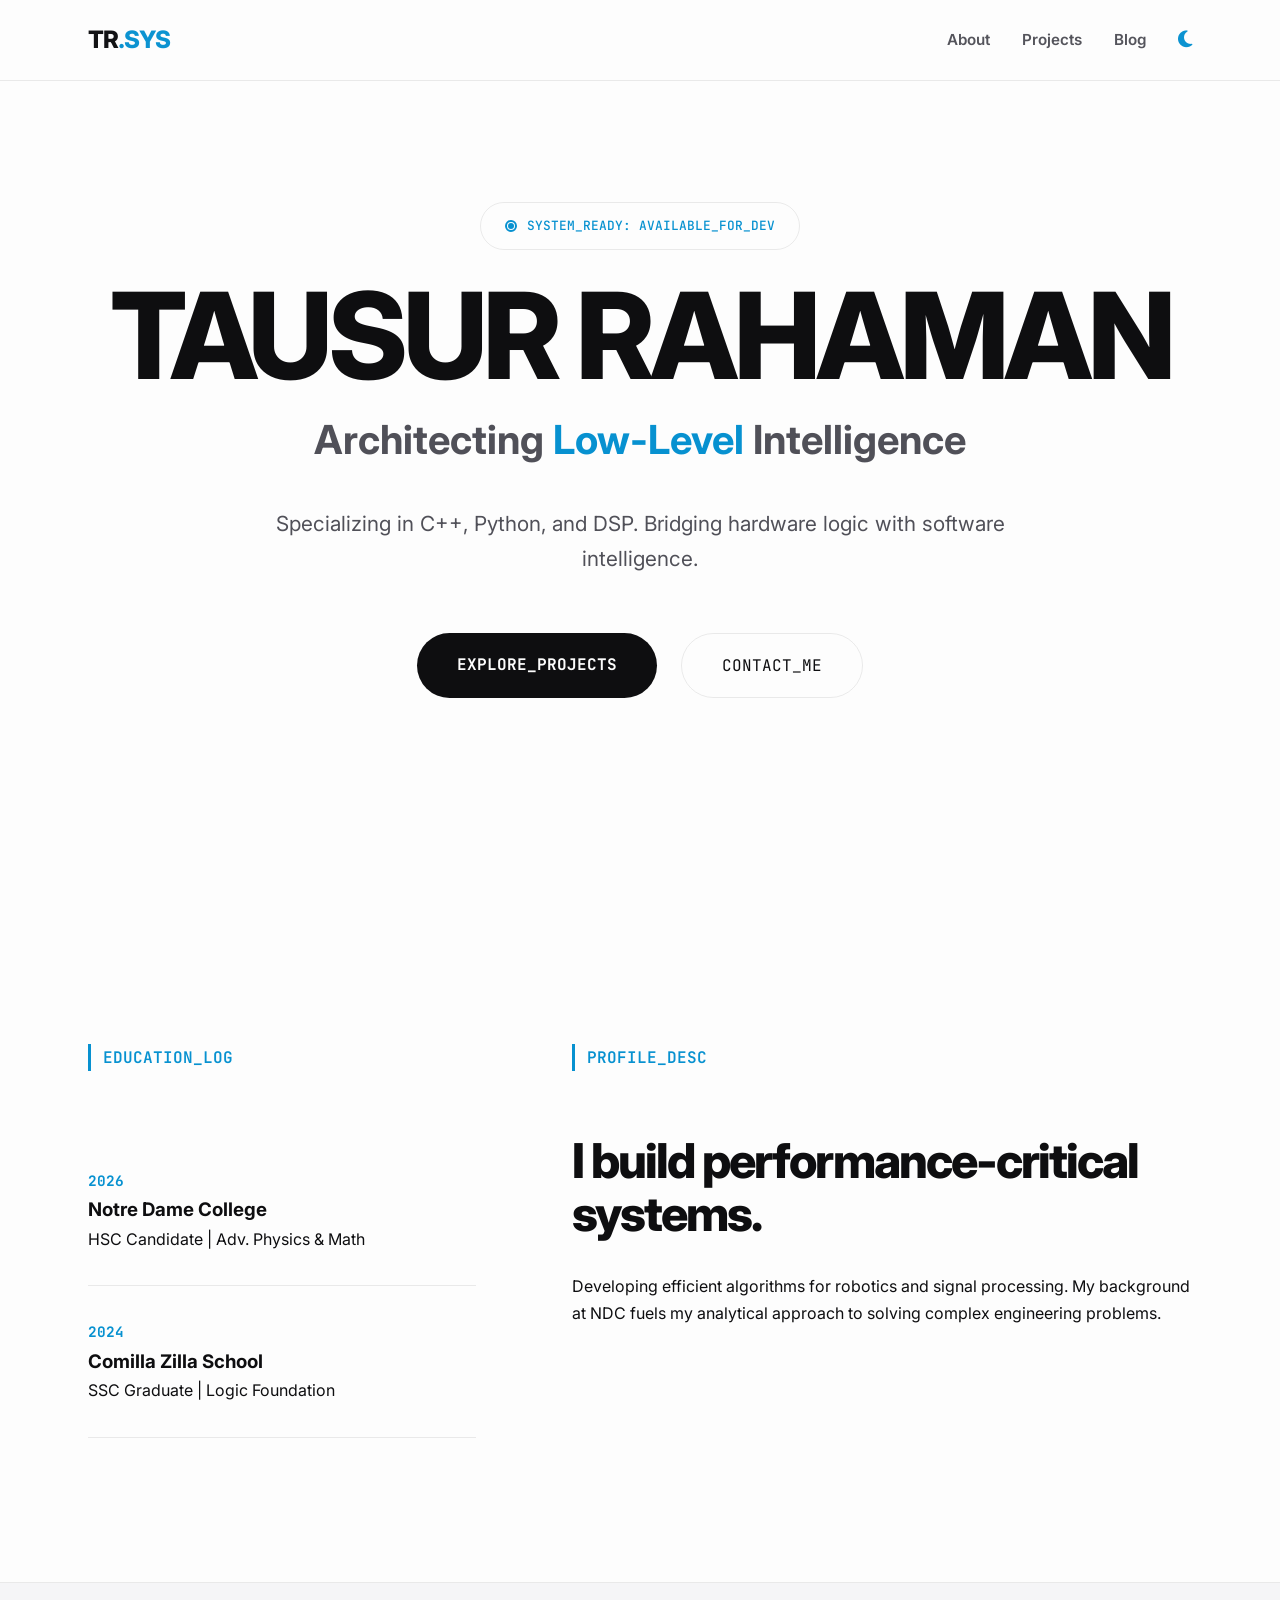
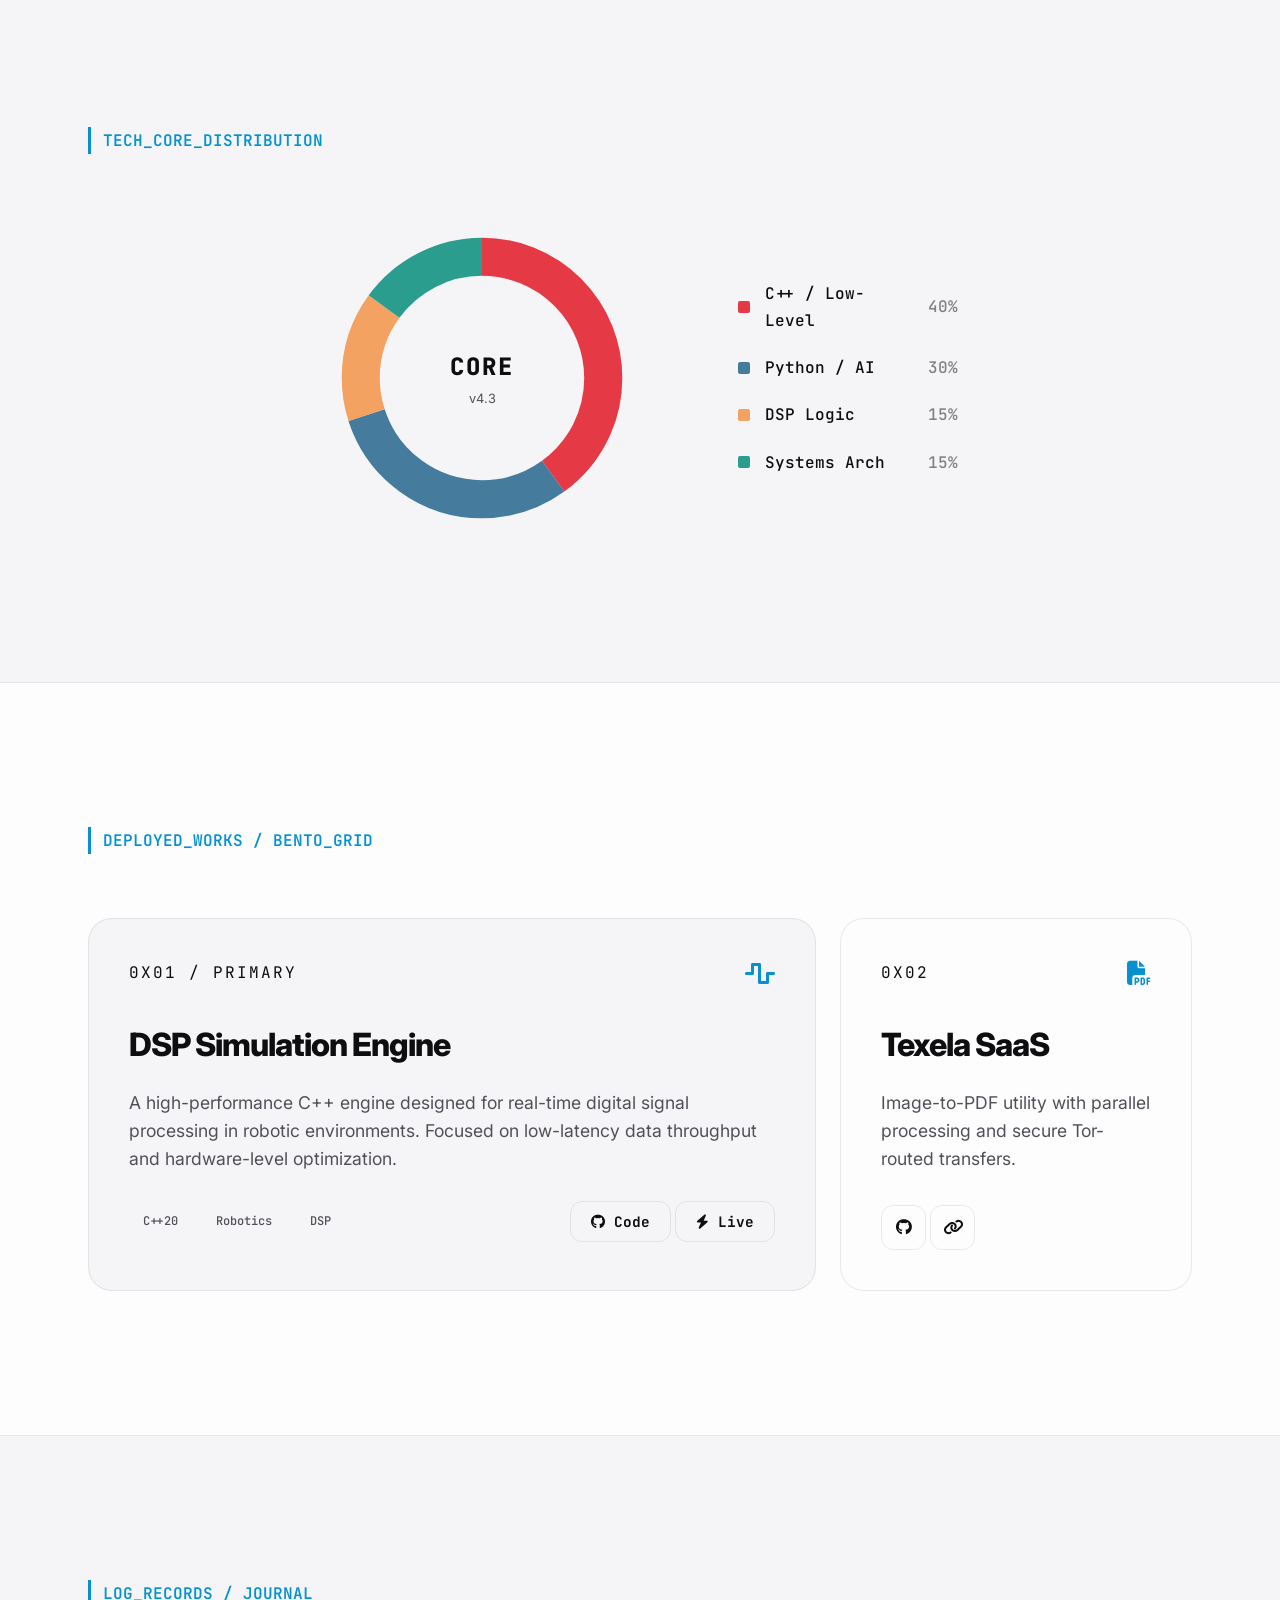
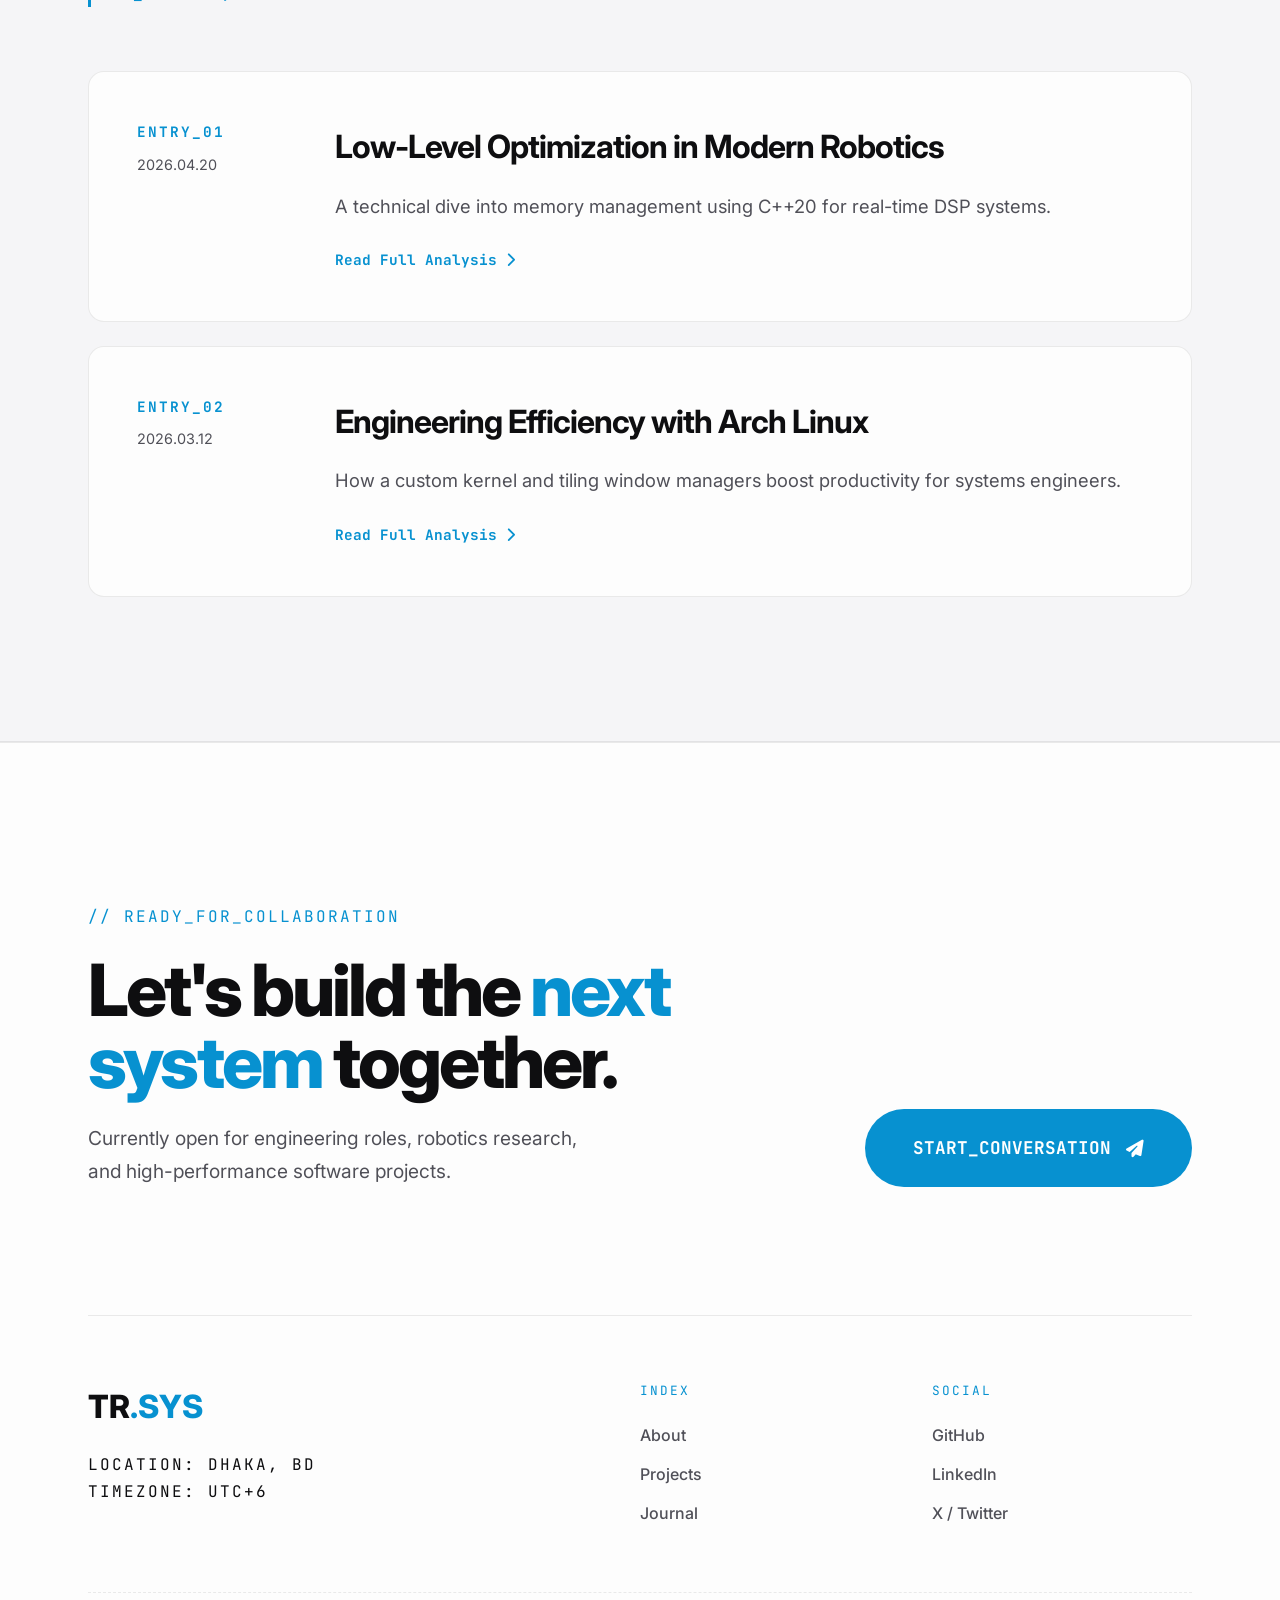
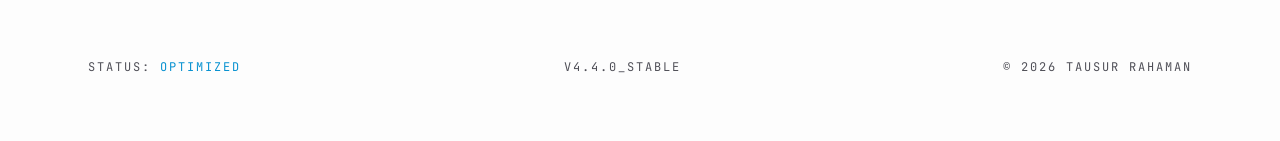
==== commit 8b7b86eb: "7th commit" ====
--- a/index.html
+++ b/index.html
@@ -42,7 +42,7 @@
                 intelligence.</p>
             <div class="hero-actions">
                 <a href="#work" class="btn-primary">EXPLORE_PROJECTS</a>
-                <a href="mailto:tausur@sys.io" class="btn-secondary">CONTACT_ME</a>
+                <a href="mailto:tausurrahaman@gmail.com" class="btn-secondary">CONTACT_ME</a>
             </div>
         </div>
     </header>
@@ -115,7 +115,7 @@
                                 <span class="tag">DSP</span>
                             </div>
                             <div class="work-links">
-                                <a href="#" class="p-link"><i class="fa-brands fa-github"></i> Code</a>
+                                <a href="https://github.com/tausur" class="p-link"><i class="fa-brands fa-github"></i> Code</a>
                                 <a href="#" class="p-link"><i class="fa-solid fa-bolt"></i> Live</a>
                             </div>
                         </div>
@@ -139,7 +139,7 @@
                     </div>
                 </div>
 
-                
+
 
             </div>
         </div>
@@ -175,18 +175,47 @@
         </div>
     </section>
 
-    <footer class="industrial-footer">
-        <div class="container footer-flex">
-            <div class="f-left">
-                <h2 class="mono">CONNECT_STATION</h2>
-                <a href="mailto:tausur@sys.io" class="email-btn">tausur@sys.io</a>
-            </div>
-            <div class="f-right">
-                <div class="social-box">
-                    <a href="#"><i class="fa-brands fa-github"></i></a>
-                    <a href="#"><i class="fa-brands fa-linkedin"></i></a>
-                </div>
-                <p class="mono opacity-50">© 2026 Tausur Rahaman. BUET Aspirant.</p>
+    <footer class="main-footer">
+        <div class="container">
+            <div class="footer-cta">
+                <div class="cta-text">
+                    <span class="mono accent-text">// READY_FOR_COLLABORATION</span>
+                    <h2>Let's build the <span class="glow">next system</span> together.</h2>
+                    <p>Currently open for engineering roles, robotics research, and high-performance software projects.
+                    </p>
+                </div>
+                <div class="cta-action">
+                    <a href="mailto:tausurrahaman@gmail.com" class="huge-btn">START_CONVERSATION <i
+                            class="fa-solid fa-paper-plane"></i></a>
+                </div>
+            </div>
+
+            <div class="footer-bottom">
+                <div class="footer-info">
+                    <div class="footer-logo">TR<span>.SYS</span></div>
+                    <p class="mono opacity-50">LOCATION: DHAKA, BD<br>TIMEZONE: UTC+6</p>
+                </div>
+
+                <div class="footer-nav">
+                    <div class="nav-col">
+                        <span class="mono">INDEX</span>
+                        <a href="#about">About</a>
+                        <a href="#work">Projects</a>
+                        <a href="#blog">Journal</a>
+                    </div>
+                    <div class="nav-col">
+                        <span class="mono">SOCIAL</span>
+                        <a href="#">GitHub</a>
+                        <a href="#">LinkedIn</a>
+                        <a href="#">X / Twitter</a>
+                    </div>
+                </div>
+            </div>
+
+            <div class="system-bar">
+                <div class="mono">STATUS: <span class="accent-text">OPTIMIZED</span></div>
+                <div class="mono">V4.4.0_STABLE</div>
+                <div class="mono">© 2026 TAUSUR RAHAMAN</div>
             </div>
         </div>
     </footer>
--- a/style.css
+++ b/style.css
@@ -4,10 +4,11 @@
     --card: #f5f5f7; 
     --text: #0e0e10; 
     --text-dim: #505058;
-    --accent: #007043; /* Rich Deep Green - very clear on white */
+    --accent: #0791d0; /* Rich Deep Green - very clear on white */
     --border: rgba(0, 0, 0, 0.08); 
     --glass: rgba(0, 0, 0, 0.02);
     --c1: #e63946; --c2: #457b9d; --c3: #f4a261; --c4: #2a9d8f;
+    scroll-behavior: smooth;
 }
 
 .dark-theme {
@@ -38,7 +39,7 @@
 
 /* Global Section */
 .section { padding: 9rem 0; border-bottom: 1px solid var(--border); }
-.section-tag { font-family: 'JetBrains Mono', monospace; font-size: 0.8rem; color: var(--accent); border-left: 3px solid var(--accent); padding-left: 12px; margin-bottom: 4rem; font-weight: 600; }
+.section-tag { font-family: 'JetBrains Mono', monospace; font-size: 1rem; color: var(--accent); border-left: 3px solid var(--accent); padding-left: 12px; margin-bottom: 4rem; font-weight: 600; }
 .dark-bg { background: var(--card); }
 
 /* Hero */
@@ -232,4 +233,131 @@
     .work-item.feature {
         grid-column: span 1;
     }
+}
+
+/* Footer Redesign */
+.main-footer {
+    padding: 10rem 0 4rem;
+    background: var(--bg);
+    border-top: 1px solid var(--border);
+}
+
+.footer-cta {
+    display: flex;
+    justify-content: space-between;
+    align-items: flex-end;
+    margin-bottom: 8rem;
+    gap: 4rem;
+}
+
+.cta-text h2 {
+    font-size: clamp(2.5rem, 6vw, 4.5rem);
+    font-weight: 800;
+    letter-spacing: -3px;
+    line-height: 1;
+    margin: 1.5rem 0;
+}
+
+.cta-text p {
+    font-size: 1.2rem;
+    color: var(--text-dim);
+    max-width: 500px;
+}
+
+.huge-btn {
+    display: inline-flex;
+    align-items: center;
+    gap: 15px;
+    background: var(--accent);
+    color: white;
+    padding: 24px 48px;
+    border-radius: 50px;
+    text-decoration: none;
+    font-family: 'JetBrains Mono', monospace;
+    font-weight: 700;
+    font-size: 1.1rem;
+    transition: 0.4s cubic-bezier(0.175, 0.885, 0.32, 1.275);
+}
+
+.huge-btn:hover {
+    transform: scale(1.05) rotate(-1deg);
+    box-shadow: 0 15px 30px rgba(0, 191, 115, 0.2);
+}
+
+/* Footer Bottom Part */
+.footer-bottom {
+    display: grid;
+    grid-template-columns: 1fr 1fr;
+    padding: 4rem 0;
+    border-top: 1px solid var(--border);
+}
+
+.footer-logo {
+    font-size: 2rem;
+    font-weight: 800;
+    margin-bottom: 1rem;
+}
+
+.footer-logo span { color: var(--accent); }
+
+.footer-nav {
+    display: grid;
+    grid-template-columns: 1fr 1fr;
+    gap: 2rem;
+}
+
+.nav-col {
+    display: flex;
+    flex-direction: column;
+    gap: 12px;
+}
+
+.nav-col span {
+    font-size: 0.8rem;
+    color: var(--accent);
+    margin-bottom: 8px;
+}
+
+.nav-col a {
+    text-decoration: none;
+    color: var(--text-dim);
+    font-weight: 500;
+    transition: 0.3s;
+}
+
+.nav-col a:hover {
+    color: var(--text);
+    padding-left: 5px;
+}
+
+/* Sub-footer System Bar */
+.system-bar {
+    display: flex;
+    justify-content: space-between;
+    padding-top: 4rem;
+    border-top: 1px dashed var(--border);
+    font-size: 0.75rem;
+    color: var(--text-dim);
+}
+
+.accent-text {
+    color: var(--accent);
+}
+
+/* Responsive Footer */
+@media (max-width: 1000px) {
+    .footer-cta {
+        flex-direction: column;
+        align-items: flex-start;
+        text-align: left;
+    }
+    .footer-bottom {
+        grid-template-columns: 1fr;
+        gap: 4rem;
+    }
+    .system-bar {
+        flex-direction: column;
+        gap: 1rem;
+        text-align: center;
+    }
 }
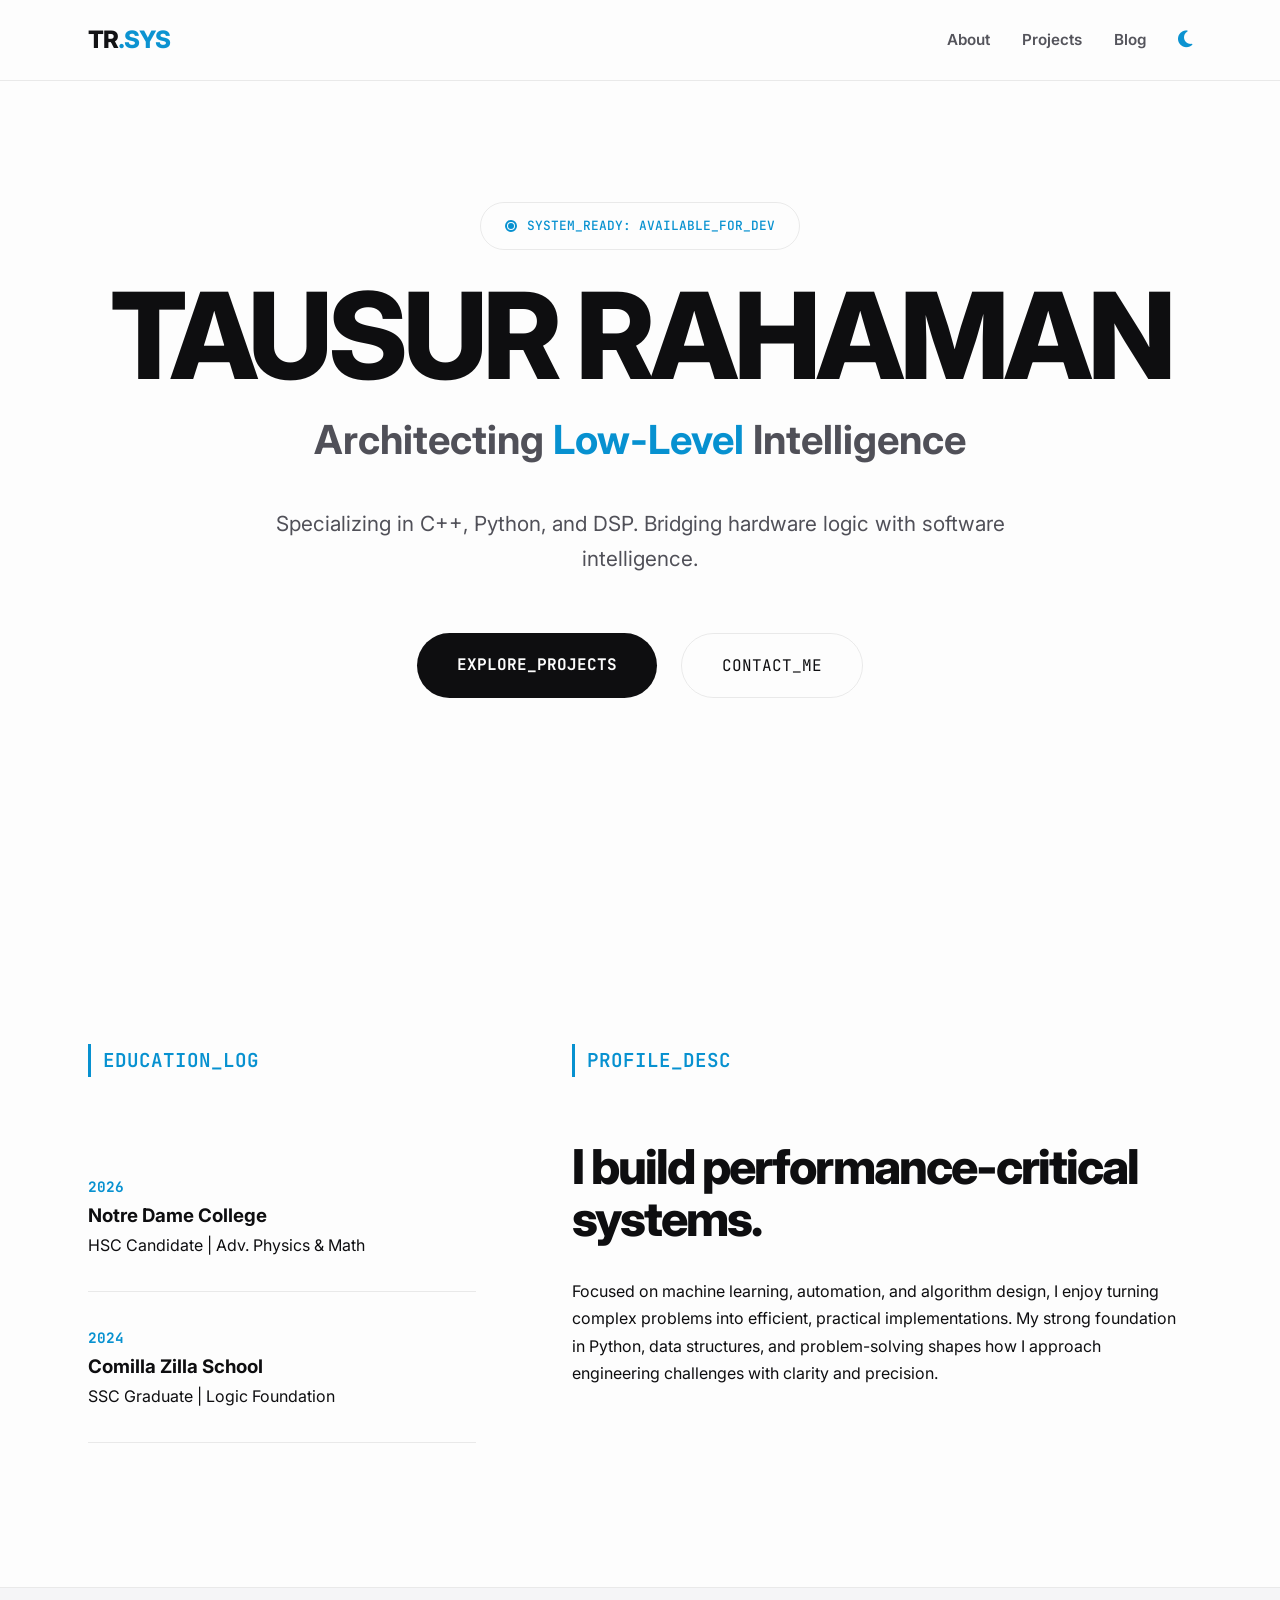
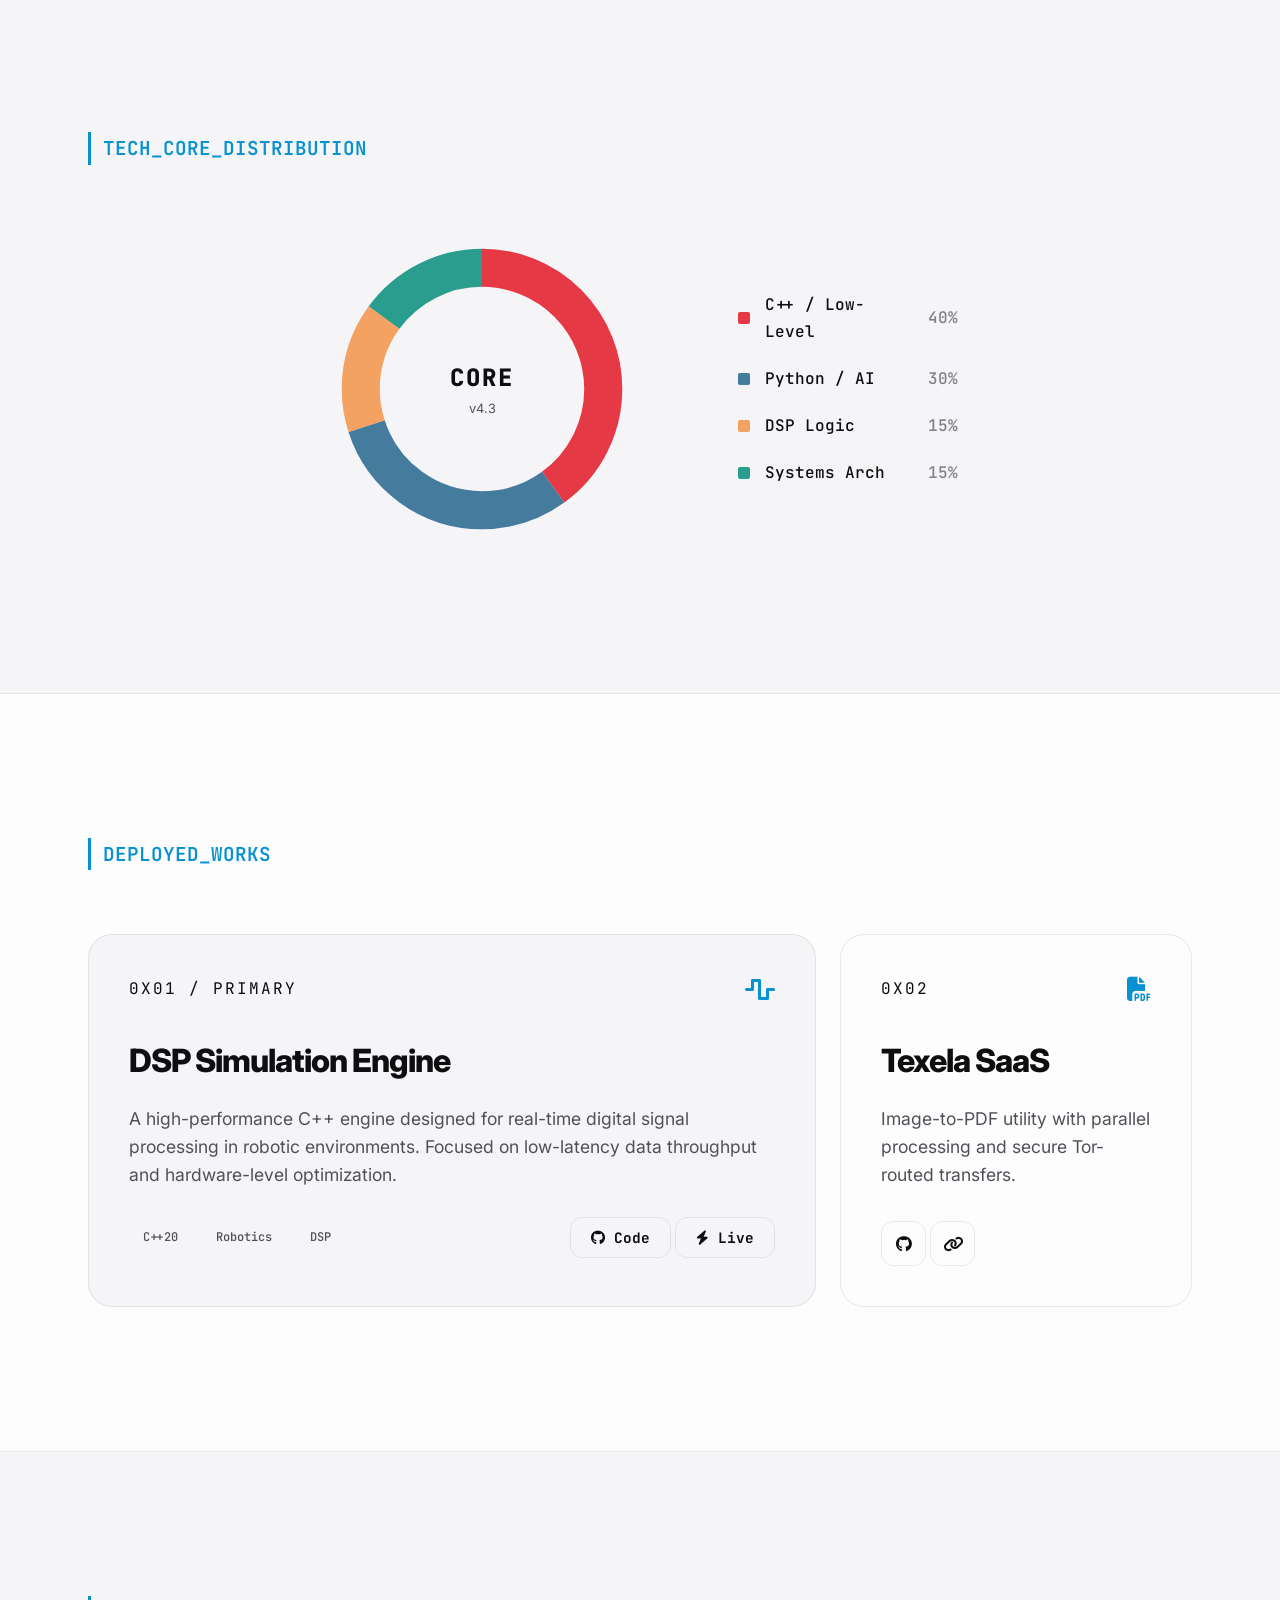
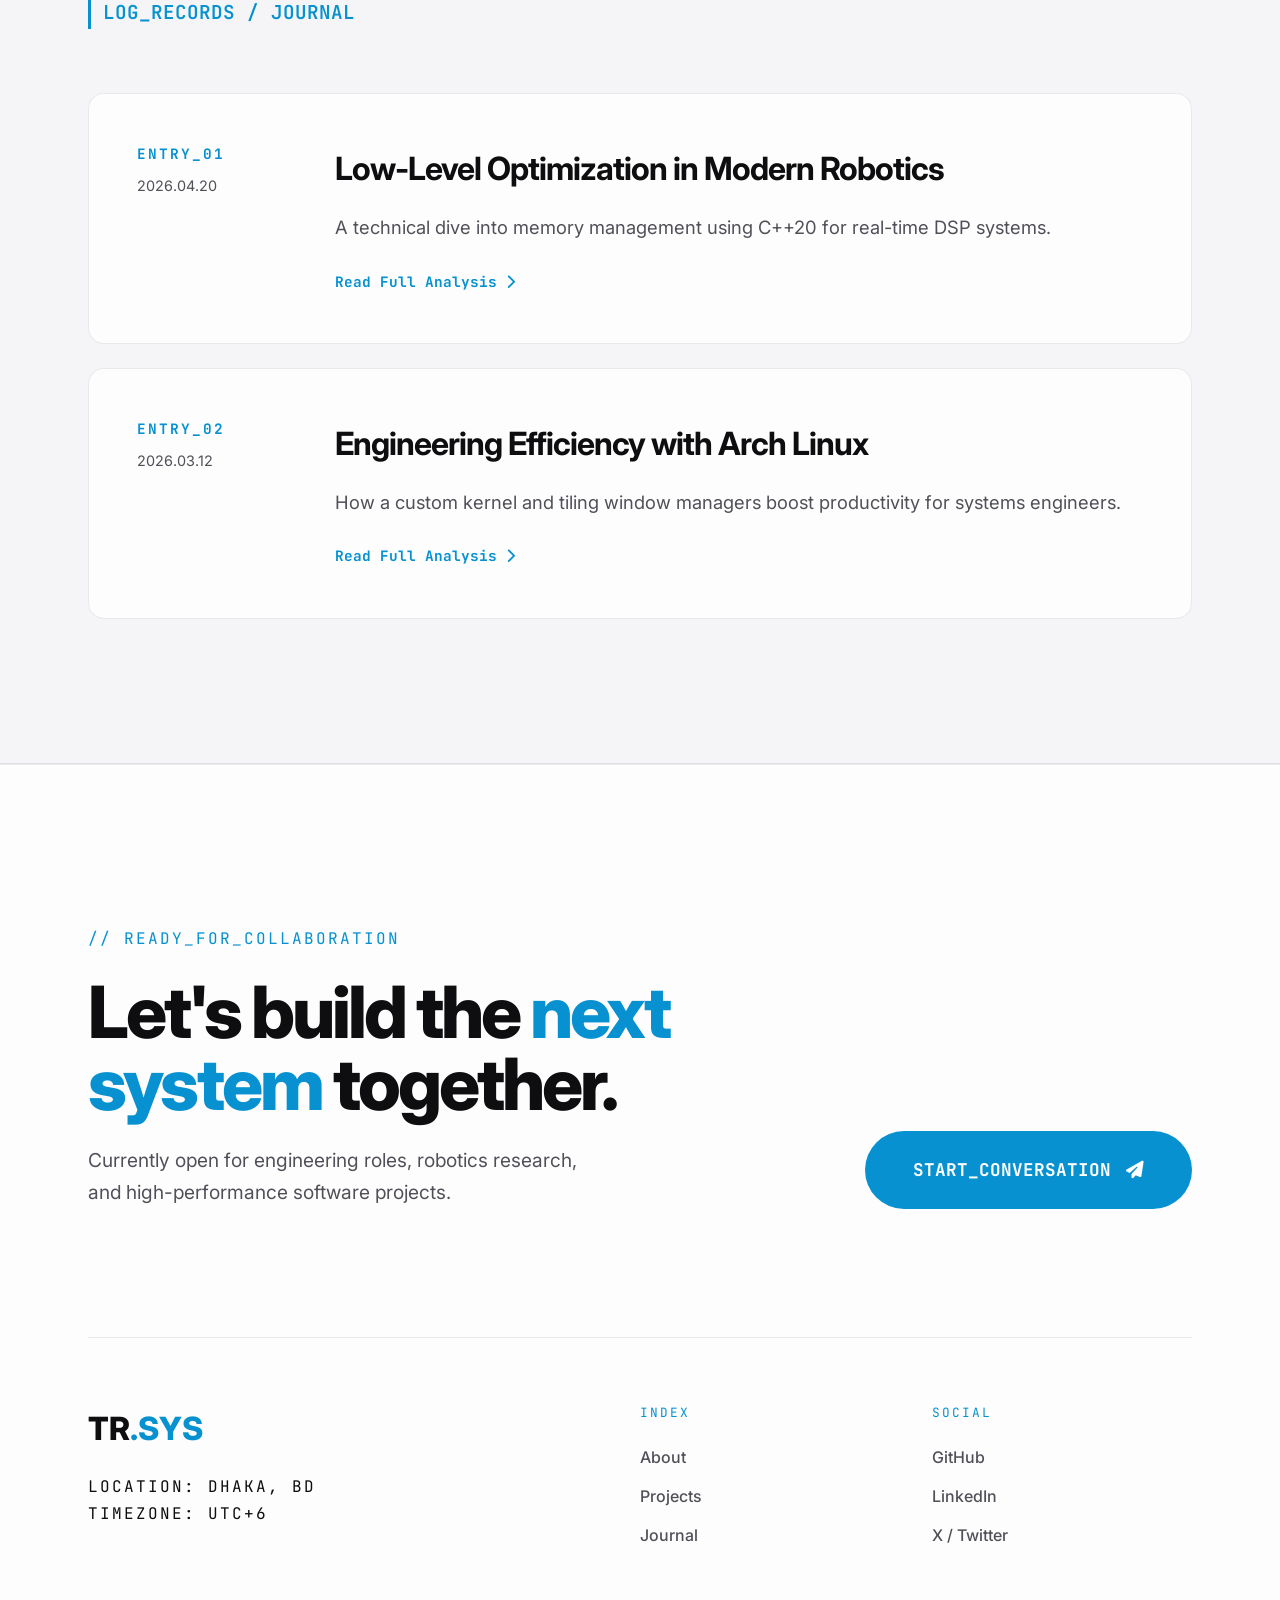
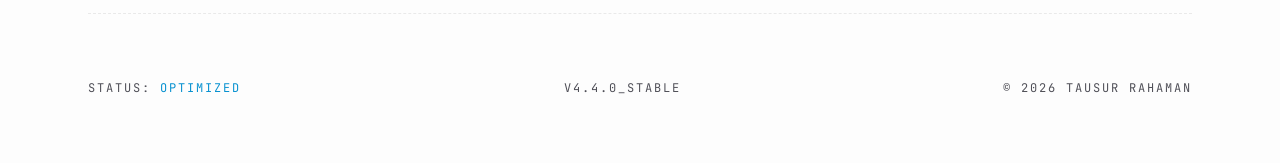
==== commit 4011645e: "9th commit" ====
--- a/index.html
+++ b/index.html
@@ -65,8 +65,7 @@
             <div class="profile-desc">
                 <div class="section-tag">PROFILE_DESC</div>
                 <p class="lead">I build performance-critical systems.</p>
-                <p>Developing efficient algorithms for robotics and signal processing. My background at NDC fuels my
-                    analytical approach to solving complex engineering problems.</p>
+                <p>Focused on machine learning, automation, and algorithm design, I enjoy turning complex problems into efficient, practical implementations. My strong foundation in Python, data structures, and problem-solving shapes how I approach engineering challenges with clarity and precision.</p>
             </div>
         </div>
     </section>
@@ -96,7 +95,7 @@
 
     <section id="work" class="section">
         <div class="container">
-            <div class="section-tag">DEPLOYED_WORKS / BENTO_GRID</div>
+            <div class="section-tag">DEPLOYED_WORKS</div>
             <div class="work-grid">
 
                 <div class="work-item feature">
@@ -115,7 +114,7 @@
                                 <span class="tag">DSP</span>
                             </div>
                             <div class="work-links">
-                                <a href="https://github.com/tausur" class="p-link"><i class="fa-brands fa-github"></i> Code</a>
+                                <a href="https://github.com/tausur" target="_blank" class="p-link"><i class="fa-brands fa-github"></i> Code</a>
                                 <a href="#" class="p-link"><i class="fa-solid fa-bolt"></i> Live</a>
                             </div>
                         </div>
@@ -132,7 +131,7 @@
                         <p>Image-to-PDF utility with parallel processing and secure Tor-routed transfers.</p>
                         <div class="work-footer">
                             <div class="work-links">
-                                <a href="#" class="p-icon-btn"><i class="fa-brands fa-github"></i></a>
+                                <a href="https://github.com/tausur" target="_blank" class="p-icon-btn"><i class="fa-brands fa-github"></i></a>
                                 <a href="#" class="p-icon-btn"><i class="fa-solid fa-link"></i></a>
                             </div>
                         </div>
@@ -205,9 +204,9 @@
                     </div>
                     <div class="nav-col">
                         <span class="mono">SOCIAL</span>
-                        <a href="#">GitHub</a>
-                        <a href="#">LinkedIn</a>
-                        <a href="#">X / Twitter</a>
+                        <a href="https://github.com/tausur" target="_blank">GitHub</a>
+                        <a href="https://www.linkedin.com/in/tausur-rahaman/" target="_blank">LinkedIn</a>
+                        <a href="https://x.com/tausur32845" target="_blank">X / Twitter</a>
                     </div>
                 </div>
             </div>
--- a/style.css
+++ b/style.css
@@ -39,7 +39,7 @@
 
 /* Global Section */
 .section { padding: 9rem 0; border-bottom: 1px solid var(--border); }
-.section-tag { font-family: 'JetBrains Mono', monospace; font-size: 1rem; color: var(--accent); border-left: 3px solid var(--accent); padding-left: 12px; margin-bottom: 4rem; font-weight: 600; }
+.section-tag { font-family: 'JetBrains Mono', monospace; font-size: 1.2rem; color: var(--accent); border-left: 3px solid var(--accent); padding-left: 12px; margin-bottom: 4rem; font-weight: 600; }
 .dark-bg { background: var(--card); }
 
 /* Hero */
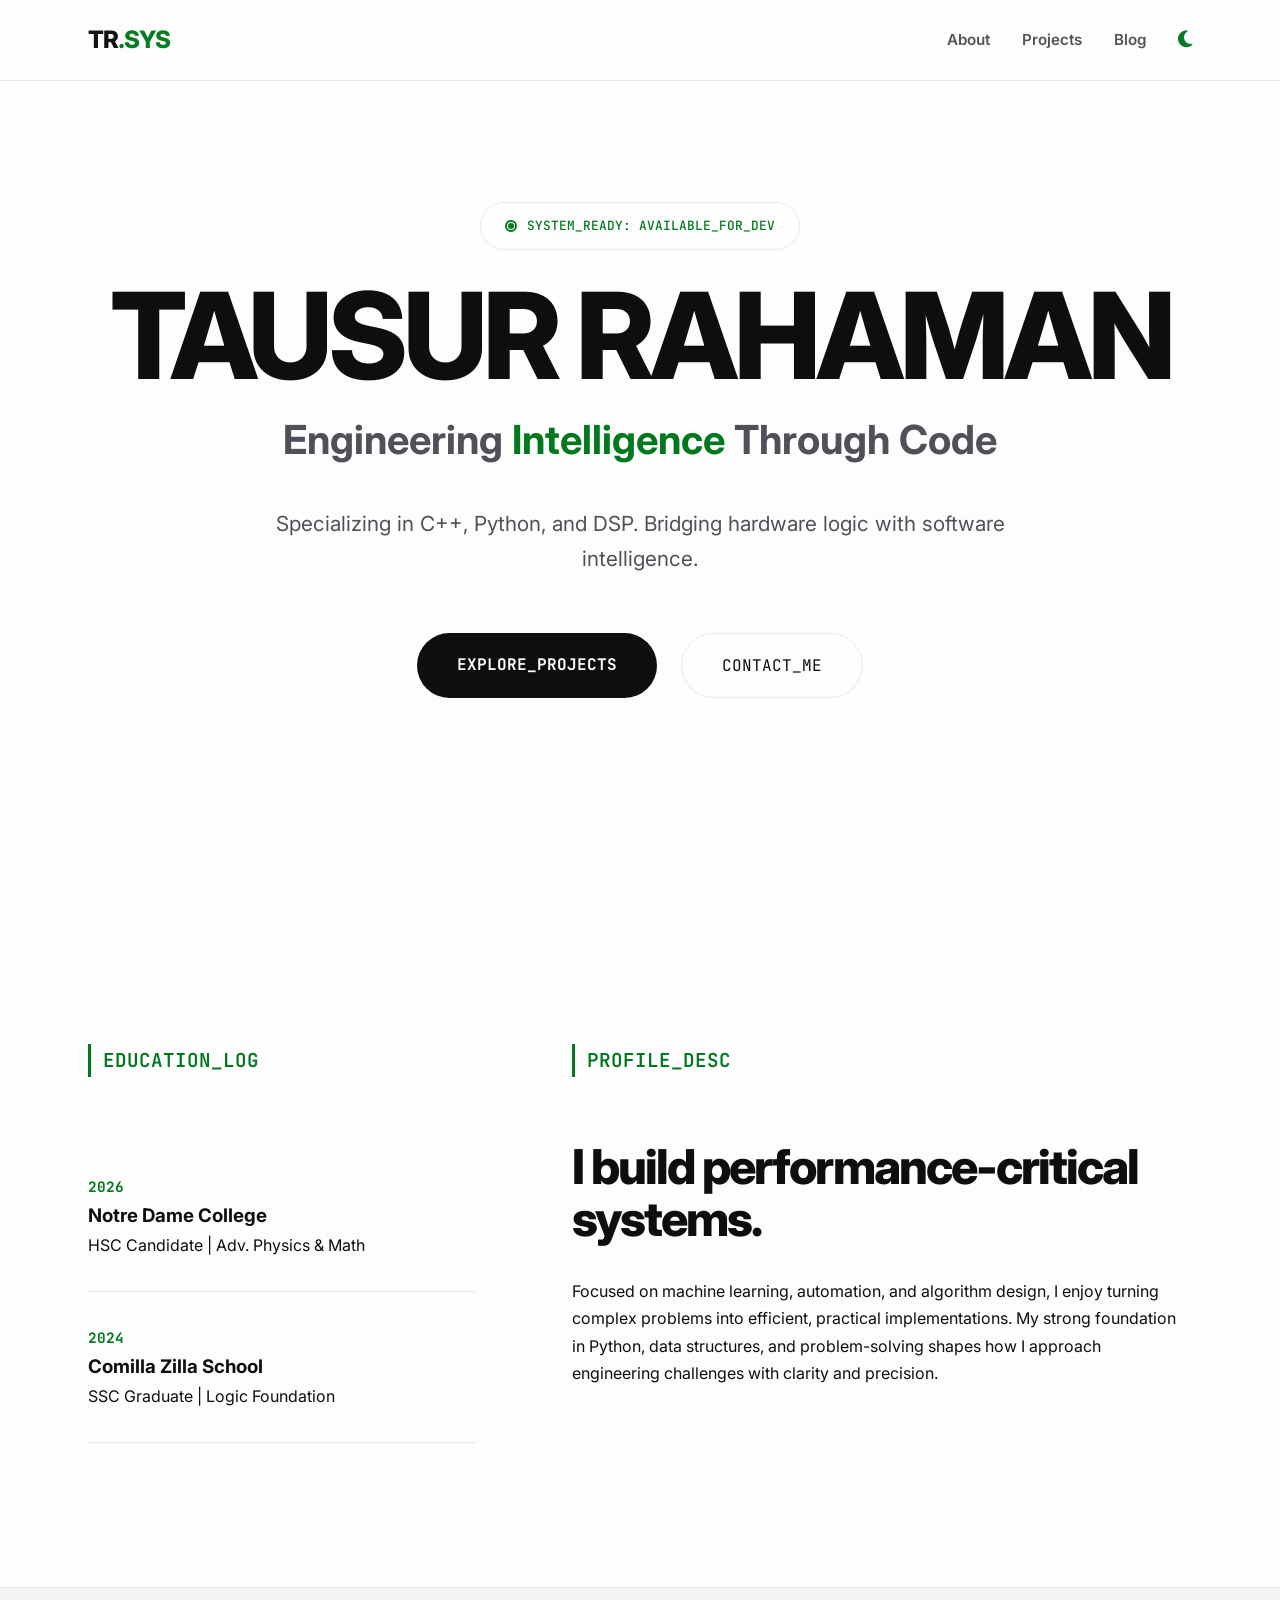
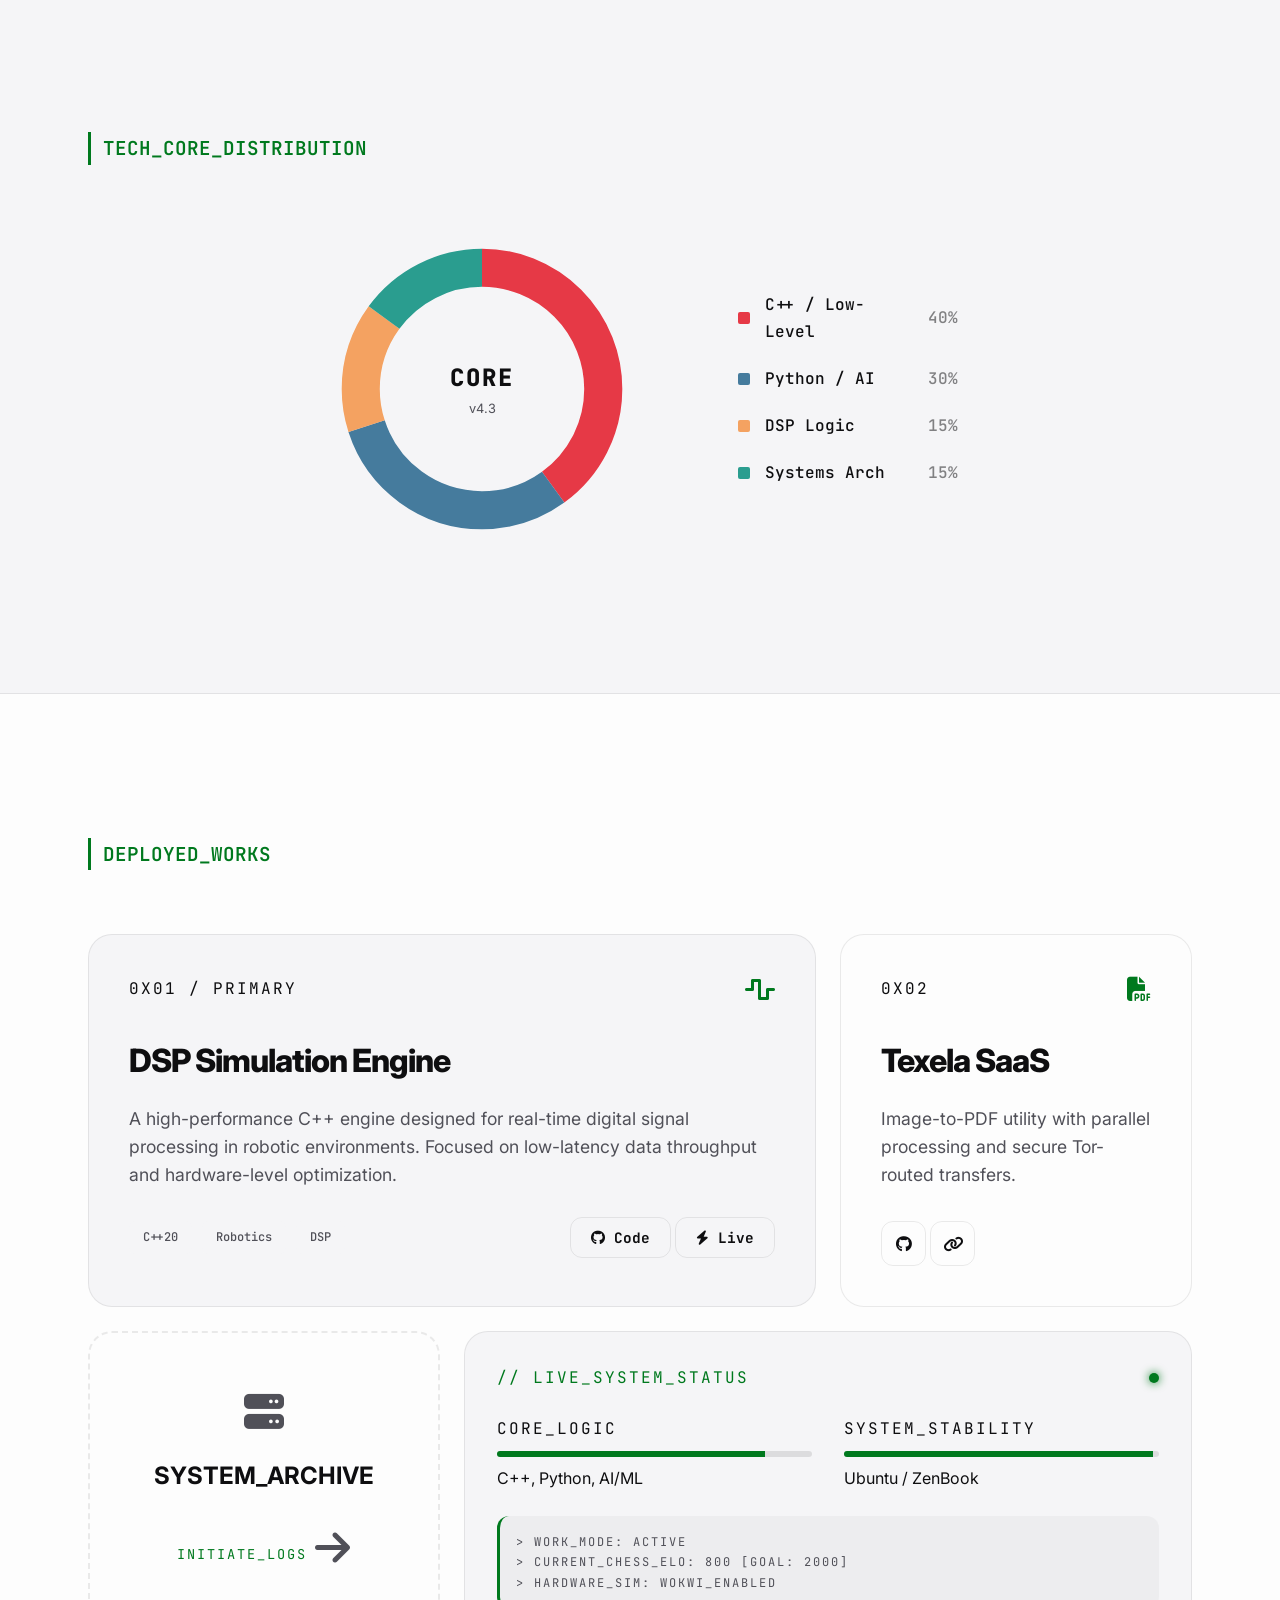
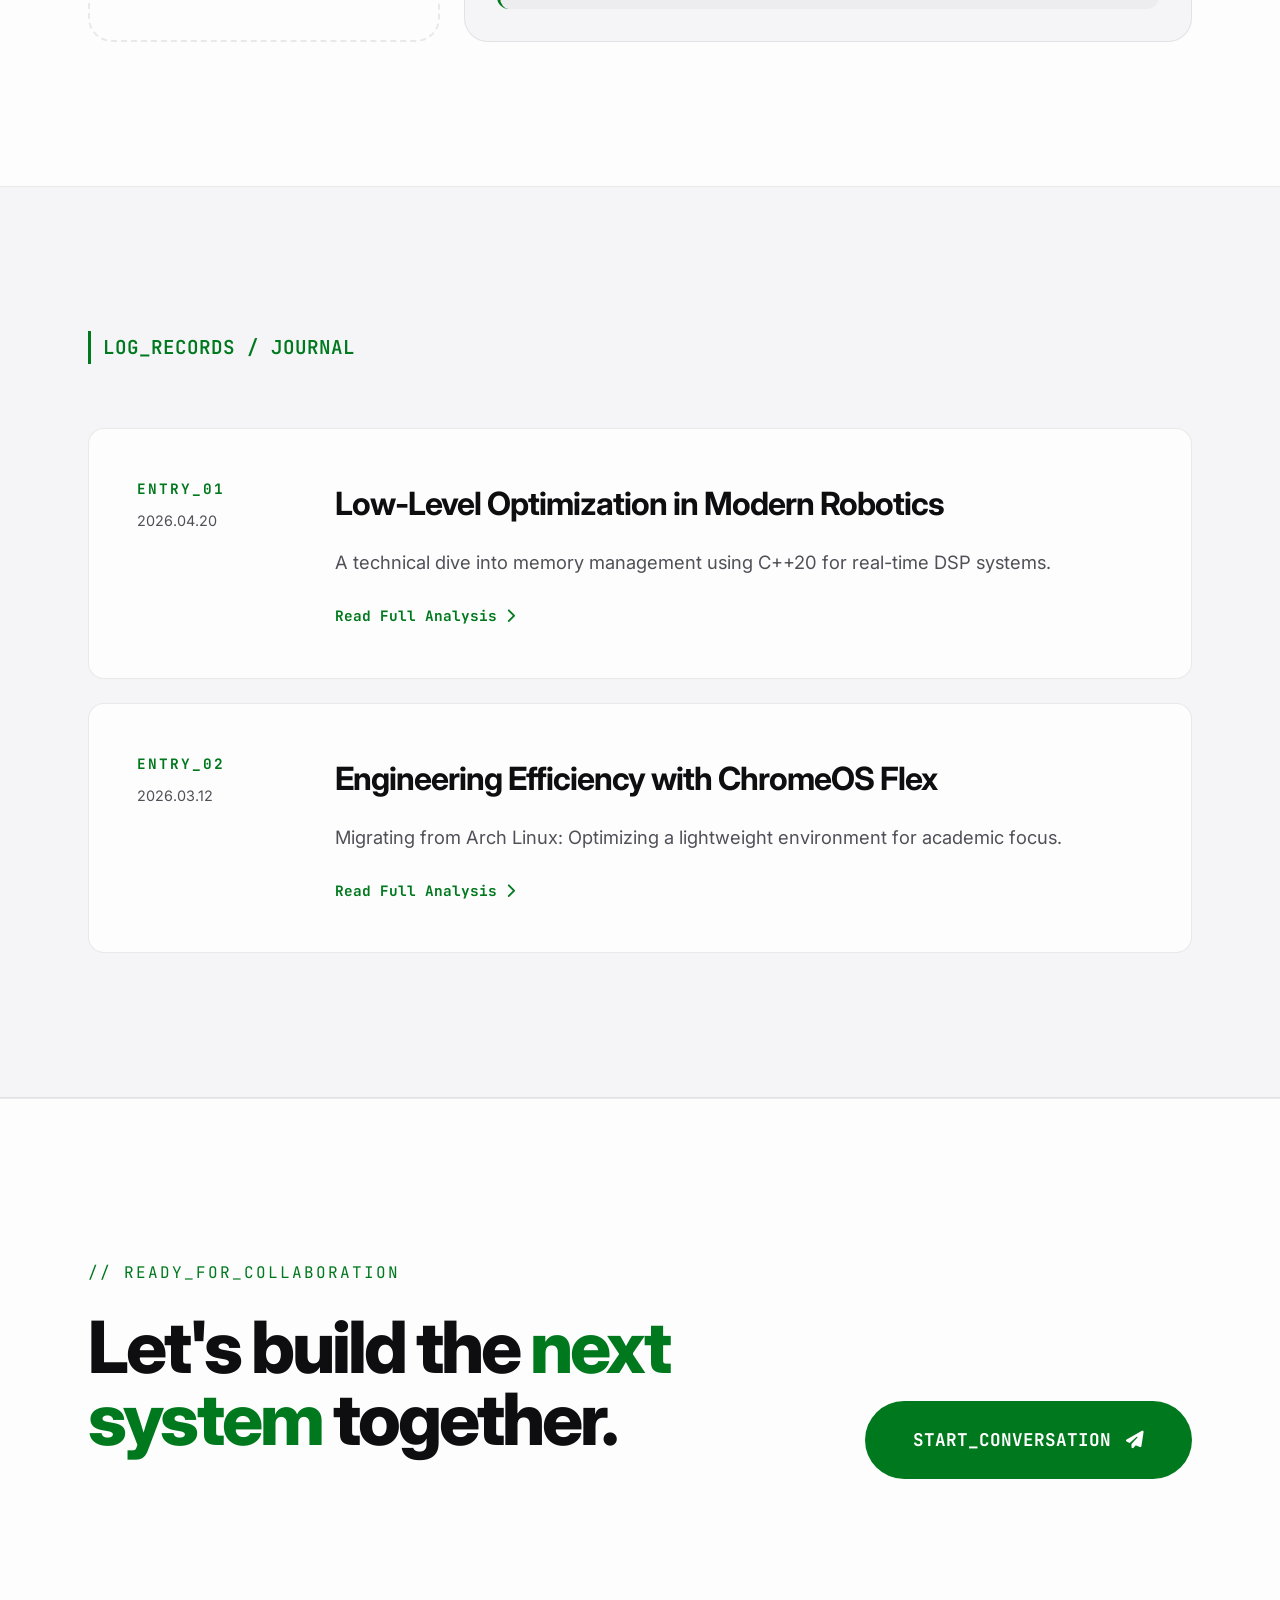
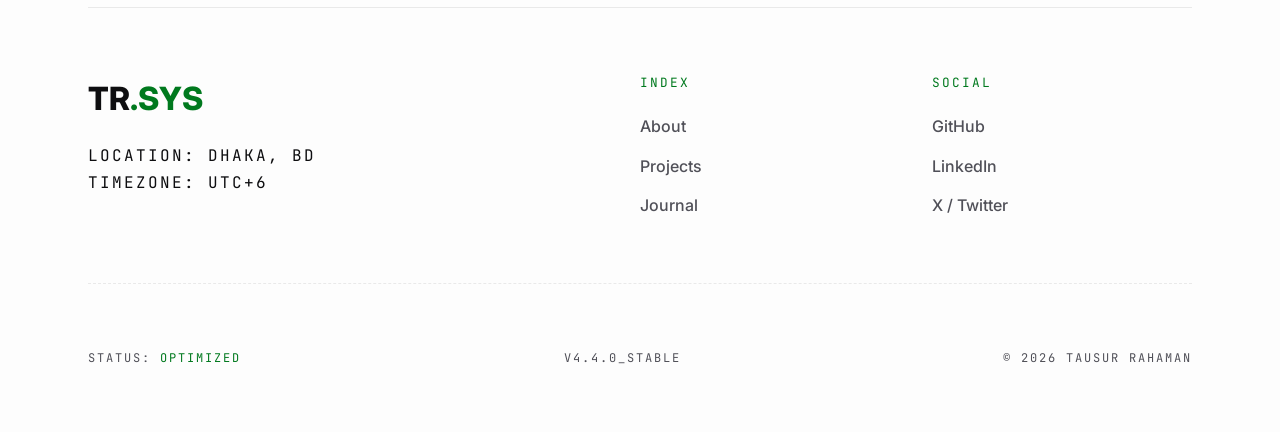
==== commit fb8fc3d3: "10th commit" ====
--- a/index.html
+++ b/index.html
@@ -37,7 +37,7 @@
                 <span>SYSTEM_READY: AVAILABLE_FOR_DEV</span>
             </div>
             <h1 class="hero-title">TAUSUR RAHAMAN</h1>
-            <h2 class="sub-heading">Architecting <span class="glow">Low-Level</span> Intelligence</h2>
+            <h2 class="sub-heading">Engineering <span class="glow">Intelligence</span> Through Code</h2>
             <p class="hero-bio">Specializing in C++, Python, and DSP. Bridging hardware logic with software
                 intelligence.</p>
             <div class="hero-actions">
@@ -65,7 +65,9 @@
             <div class="profile-desc">
                 <div class="section-tag">PROFILE_DESC</div>
                 <p class="lead">I build performance-critical systems.</p>
-                <p>Focused on machine learning, automation, and algorithm design, I enjoy turning complex problems into efficient, practical implementations. My strong foundation in Python, data structures, and problem-solving shapes how I approach engineering challenges with clarity and precision.</p>
+                <p>Focused on machine learning, automation, and algorithm design, I enjoy turning complex problems into
+                    efficient, practical implementations. My strong foundation in Python, data structures, and
+                    problem-solving shapes how I approach engineering challenges with clarity and precision.</p>
             </div>
         </div>
     </section>
@@ -114,7 +116,8 @@
                                 <span class="tag">DSP</span>
                             </div>
                             <div class="work-links">
-                                <a href="https://github.com/tausur" target="_blank" class="p-link"><i class="fa-brands fa-github"></i> Code</a>
+                                <a href="https://github.com/tausur" target="_blank" class="p-link"><i
+                                        class="fa-brands fa-github"></i> Code</a>
                                 <a href="#" class="p-link"><i class="fa-solid fa-bolt"></i> Live</a>
                             </div>
                         </div>
@@ -131,14 +134,45 @@
                         <p>Image-to-PDF utility with parallel processing and secure Tor-routed transfers.</p>
                         <div class="work-footer">
                             <div class="work-links">
-                                <a href="https://github.com/tausur" target="_blank" class="p-icon-btn"><i class="fa-brands fa-github"></i></a>
+                                <a href="https://github.com/tausur" target="_blank" class="p-icon-btn"><i
+                                        class="fa-brands fa-github"></i></a>
                                 <a href="#" class="p-icon-btn"><i class="fa-solid fa-link"></i></a>
                             </div>
                         </div>
                     </div>
                 </div>
 
-
+                <div class="work-item view-more-card" id="open-panel-btn">
+                    <div class="view-more-content">
+                        <i class="fa-solid fa-server"></i>
+                        <h3>SYSTEM_ARCHIVE</h3>
+                        <span class="mono accent-text">INITIATE_LOGS <i class="fa-solid fa-arrow-right"></i></span>
+                    </div>
+                </div>
+
+                <div class="work-item status-monitor-card pc-only">
+                    <div class="monitor-header">
+                        <span class="mono accent-text">// LIVE_SYSTEM_STATUS</span>
+                        <div class="status-blink"></div>
+                    </div>
+                    <div class="monitor-grid">
+                        <div class="stat-unit">
+                            <span class="mono">CORE_LOGIC</span>
+                            <div class="mini-bar"><div class="fill" style="width: 85%;"></div></div>
+                            <p class="small">C++, Python, AI/ML</p>
+                        </div>
+                        <div class="stat-unit">
+                            <span class="mono">SYSTEM_STABILITY</span>
+                            <div class="mini-bar"><div class="fill" style="width: 98%;"></div></div>
+                            <p class="small">Ubuntu / ZenBook</p>
+                        </div>
+                    </div>
+                    <div class="terminal-mini">
+                        <p class="mono">> WORK_MODE: ACTIVE</p>
+                        <p class="mono">> CURRENT_CHESS_ELO: 800 [GOAL: 2000]</p>
+                        <p class="mono">> HARDWARE_SIM: WOKWI_ENABLED</p>
+                    </div>
+                </div>
 
             </div>
         </div>
@@ -165,8 +199,8 @@
                         <span class="date">2026.03.12</span>
                     </div>
                     <div class="blog-content">
-                        <h3>Engineering Efficiency with Arch Linux</h3>
-                        <p>How a custom kernel and tiling window managers boost productivity for systems engineers.</p>
+                        <h3>Engineering Efficiency with ChromeOS Flex</h3>
+                        <p>Migrating from Arch Linux: Optimizing a lightweight environment for academic focus.</p>
                         <span class="read-more">Read Full Analysis <i class="fa-solid fa-chevron-right"></i></span>
                     </div>
                 </a>
@@ -180,8 +214,6 @@
                 <div class="cta-text">
                     <span class="mono accent-text">// READY_FOR_COLLABORATION</span>
                     <h2>Let's build the <span class="glow">next system</span> together.</h2>
-                    <p>Currently open for engineering roles, robotics research, and high-performance software projects.
-                    </p>
                 </div>
                 <div class="cta-action">
                     <a href="mailto:tausurrahaman@gmail.com" class="huge-btn">START_CONVERSATION <i
@@ -219,6 +251,60 @@
         </div>
     </footer>
 
+    <div class="panel-overlay" id="panel-overlay">
+    </div>
+
+    <aside class="side-panel" id="project-panel">
+        <div class="panel-header">
+            <div>
+                <span class="mono accent-text">// REPOSITORY_LOGS</span>
+                <h2>System Archive</h2>
+            </div>
+            <button class="close-panel" id="close-panel-btn"><i class="fa-solid fa-xmark"></i></button>
+        </div>
+
+        <div class="panel-content">
+            <div class="archive-item">
+                <div class="archive-year mono">2026</div>
+                <div class="archive-info">
+                    <h4>Node.js Video Downloader</h4>
+                    <p>Tor-routed secure data transfer handling with SSE for real-time progress bars.</p>
+                    <div class="tags"><span class="tag">Node.js</span><span class="tag">Tor</span></div>
+                </div>
+                <div class="archive-links">
+                    <a href="#" class="p-icon-btn" title="View Code"><i class="fa-brands fa-github"></i></a>
+                    <a href="#" class="p-icon-btn" title="Live Preview"><i class="fa-solid fa-eye"></i></a>
+                </div>
+            </div>
+
+            <div class="archive-item">
+                <div class="archive-year mono">2026</div>
+                <div class="archive-info">
+                    <h4>Portfolio Terminal v4</h4>
+                    <p>Previous iteration featuring GSAP animations and terminal UI effects.</p>
+                    <div class="tags"><span class="tag">JS</span><span class="tag">GSAP</span></div>
+                </div>
+                <div class="archive-links">
+                    <a href="#" class="p-icon-btn" title="View Code"><i class="fa-brands fa-github"></i></a>
+                    <a href="#" class="p-icon-btn" title="Live Preview"><i class="fa-solid fa-eye"></i></a>
+                </div>
+            </div>
+
+            <div class="archive-item">
+                <div class="archive-year mono">2026</div>
+                <div class="archive-info">
+                    <h4>Caro-Kann Theory DB</h4>
+                    <p>A logic database mapping chess opening lines for competitive progression.</p>
+                    <div class="tags"><span class="tag">Python</span><span class="tag">Data</span></div>
+                </div>
+                <div class="archive-links">
+                    <a href="#" class="p-icon-btn" title="View Code"><i class="fa-brands fa-github"></i></a>
+                    <a href="#" class="p-icon-btn" title="Live Preview"><i class="fa-solid fa-eye"></i></a>
+                </div>
+            </div>
+        </div>
+    </aside>
+
     <script src="script.js"></script>
 </body>
 
--- a/style.css
+++ b/style.css
@@ -4,7 +4,7 @@
     --card: #f5f5f7; 
     --text: #0e0e10; 
     --text-dim: #505058;
-    --accent: #0791d0; /* Rich Deep Green - very clear on white */
+    --accent: #00791e; /* Rich Deep Green - very clear on white */
     --border: rgba(0, 0, 0, 0.08); 
     --glass: rgba(0, 0, 0, 0.02);
     --c1: #e63946; --c2: #457b9d; --c3: #f4a261; --c4: #2a9d8f;
@@ -360,4 +360,507 @@
         gap: 1rem;
         text-align: center;
     }
+}
+
+/* =========================================
+   RIGHT SIDE PANEL & VIEW ALL CARD STYLES
+   ========================================= */
+
+/* The 'View All' Card in Bento Grid */
+.view-more-card {
+    background: transparent;
+    border: 2px dashed var(--border);
+    cursor: pointer;
+    display: flex;
+    align-items: center;
+    justify-content: center;
+    text-align: center;
+}
+
+.view-more-card:hover {
+    background: var(--glass);
+    border-color: var(--accent);
+}
+
+.view-more-content {
+    display: flex;
+    flex-direction: column;
+    align-items: center;
+    gap: 15px;
+}
+
+.view-more-content i.fa-server {
+    font-size: 2.5rem;
+    color: var(--text-dim);
+    margin-bottom: 10px;
+    transition: 0.3s;
+}
+
+.view-more-card:hover .view-more-content i.fa-server {
+    color: var(--accent);
+    transform: translateY(-5px);
+}
+
+.view-more-content h3 {
+    font-size: 1.5rem;
+}
+
+.view-more-content span {
+    margin-top: 15px;
+    font-size: 0.85rem;
+    display: flex;
+    align-items: center;
+    gap: 8px;
+}
+
+/* Side Panel Drawer Background Overlay */
+.panel-overlay {
+    position: fixed;
+    inset: 0;
+    background: rgba(0, 0, 0, 0.4);
+    backdrop-filter: blur(5px);
+    z-index: 998;
+    opacity: 0;
+    visibility: hidden;
+    transition: all 0.4s ease;
+}
+
+.panel-overlay.active {
+    opacity: 1;
+    visibility: visible;
+}
+
+/* The Panel Itself */
+.side-panel {
+    position: fixed;
+    top: 0;
+    right: -100%;
+    width: 40vw;
+    max-width: 500px;
+    height: 100vh;
+    background: var(--bg);
+    border-left: 1px solid var(--border);
+    z-index: 999;
+    box-shadow: -10px 0 30px rgba(0, 0, 0, 0.1);
+    display: flex;
+    flex-direction: column;
+    transition: right 0.5s cubic-bezier(0.23, 1, 0.32, 1);
+    overflow-y: auto;
+}
+
+.side-panel.active {
+    right: 0;
+}
+
+.dark-theme .side-panel {
+    box-shadow: -10px 0 30px rgba(0, 255, 157, 0.05);
+}
+
+.panel-header {
+    display: flex;
+    justify-content: space-between;
+    align-items: center;
+    padding: 2.5rem;
+    border-bottom: 1px solid var(--border);
+    background: var(--bg);
+    position: sticky;
+    top: 0;
+    z-index: 10;
+}
+
+.panel-header h2 {
+    font-size: 2rem;
+    letter-spacing: -1px;
+    margin-top: 5px;
+}
+
+.close-panel {
+    background: transparent;
+    border: 1px solid var(--border);
+    color: var(--text);
+    width: 45px;
+    height: 45px;
+    border-radius: 50%;
+    font-size: 1.2rem;
+    cursor: pointer;
+    transition: 0.3s;
+    display: flex;
+    align-items: center;
+    justify-content: center;
+}
+
+.close-panel:hover {
+    background: var(--c1);
+    color: white;
+    border-color: var(--c1);
+    transform: rotate(90deg);
+}
+
+.panel-content {
+    padding: 2.5rem;
+    display: flex;
+    flex-direction: column;
+    gap: 1.5rem;
+}
+
+/* Archive List Items */
+.archive-item {
+    display: flex;
+    align-items: flex-start;
+    gap: 1.5rem;
+    padding-bottom: 1.5rem;
+    border-bottom: 1px dashed var(--border);
+}
+
+.archive-item:last-child {
+    border-bottom: none;
+}
+
+.archive-year {
+    color: var(--accent);
+    font-weight: 700;
+    font-size: 0.9rem;
+    padding-top: 5px;
+}
+
+.archive-info {
+    flex: 1;
+}
+
+.archive-info h4 {
+    font-size: 1.2rem;
+    margin-bottom: 8px;
+}
+
+.archive-info p {
+    font-size: 0.95rem;
+    color: var(--text-dim);
+    margin-bottom: 12px;
+    line-height: 1.5;
+}
+
+.archive-item .p-icon-btn {
+    width: 40px;
+    height: 40px;
+    flex-shrink: 0;
+}
+
+@media (max-width: 600px) {
+    .side-panel {
+        max-width: 100%;
+    }
+}
+
+.view-more-card {
+    background: transparent;
+    border: 2px dashed var(--border);
+    cursor: pointer;
+    justify-content: center;
+    text-align: center;
+}
+
+.view-more-card:hover {
+    background: var(--glass);
+    border-color: var(--accent);
+}
+
+.view-more-content i {
+    font-size: 2.5rem;
+    color: var(--text-dim);
+    margin-bottom: 1rem;
+    transition: 0.3s;
+}
+
+/* Side Panel Drawer */
+.panel-overlay {
+    position: fixed;
+    inset: 0;
+    background: rgba(0, 0, 0, 0.4);
+    backdrop-filter: blur(8px);
+    z-index: 998;
+    opacity: 0;
+    visibility: hidden;
+    transition: 0.4s;
+}
+
+.panel-overlay.active {
+    opacity: 1;
+    visibility: visible;
+}
+
+.side-panel {
+    position: fixed;
+    top: 0;
+    right: -100%;
+    width: 40vw;
+    min-width: 450px;
+    height: 100vh;
+    background: var(--bg);
+    border-left: 1px solid var(--border);
+    z-index: 999;
+    box-shadow: -15px 0 50px rgba(0, 0, 0, 0.1);
+    display: flex;
+    flex-direction: column;
+    transition: right 0.6s cubic-bezier(0.23, 1, 0.32, 1);
+}
+
+.side-panel.active {
+    right: 0;
+}
+
+.dark-theme .side-panel {
+    box-shadow: -15px 0 50px rgba(0, 255, 157, 0.08);
+}
+
+.panel-header {
+    padding: 3rem 2.5rem;
+    border-bottom: 1px solid var(--border);
+    display: flex;
+    justify-content: space-between;
+    align-items: center;
+    background: var(--bg);
+    position: sticky;
+    top: 0;
+}
+
+.close-panel {
+    width: 45px;
+    height: 45px;
+    border-radius: 50%;
+    border: 1px solid var(--border);
+    background: transparent;
+    color: var(--text);
+    cursor: pointer;
+    transition: 0.3s;
+    display: flex;
+    align-items: center;
+    justify-content: center;
+}
+
+.close-panel:hover {
+    background: var(--c1);
+    color: white;
+    transform: rotate(90deg);
+}
+
+.panel-content {
+    padding: 2.5rem;
+    overflow-y: auto;
+}
+
+.archive-item {
+    display: flex;
+    gap: 1.5rem;
+    padding: 2rem 0;
+    border-bottom: 1px dashed var(--border);
+}
+
+.archive-year { color: var(--accent); font-weight: 700; font-size: 0.9rem; }
+.archive-info h4 { font-size: 1.3rem; margin-bottom: 0.5rem; }
+.archive-info p { color: var(--text-dim); font-size: 0.95rem; margin-bottom: 1rem; }
+
+/* Footer */
+.main-footer { padding: 10rem 0 4rem; background: var(--bg); border-top: 1px solid var(--border); }
+.footer-cta { display: flex; justify-content: space-between; align-items: flex-end; margin-bottom: 8rem; gap: 4rem; }
+.cta-text h2 { font-size: clamp(2.5rem, 6vw, 4.5rem); font-weight: 800; letter-spacing: -3px; line-height: 1; margin: 1.5rem 0; }
+.huge-btn { display: inline-flex; align-items: center; gap: 15px; background: var(--accent); color: white; padding: 24px 48px; border-radius: 50px; text-decoration: none; font-family: 'JetBrains Mono', monospace; font-weight: 700; transition: 0.4s; }
+.huge-btn:hover { transform: scale(1.05) rotate(-1deg); }
+
+.footer-bottom { display: grid; grid-template-columns: 1fr 1fr; padding: 4rem 0; border-top: 1px solid var(--border); }
+.footer-nav { display: grid; grid-template-columns: 1fr 1fr; gap: 2rem; }
+.nav-col { display: flex; flex-direction: column; gap: 12px; }
+.nav-col a { text-decoration: none; color: var(--text-dim); transition: 0.3s; }
+.nav-col a:hover { color: var(--text); padding-left: 5px; }
+
+.system-bar { display: flex; justify-content: space-between; padding-top: 4rem; border-top: 1px dashed var(--border); font-size: 0.75rem; color: var(--text-dim); }
+.accent-text { color: var(--accent); }
+
+/* --- RESPONSIVENESS OVERRIDE --- */
+
+@media (max-width: 1024px) {
+    .side-panel {
+        width: 50vw;
+    }
+}
+
+@media (max-width: 768px) {
+    .container { padding: 0 1.5rem; }
+    
+    .nav-container { padding: 0 1.5rem; }
+    .nav-links { gap: 1rem; }
+    
+    .work-grid { grid-template-columns: 1fr; }
+    .work-item.feature { grid-column: span 1; }
+
+    /* Side Panel Mobile specific fix */
+    .side-panel {
+        width: 100%;
+        min-width: 100%;
+        right: -100%; /* Hide off-screen properly */
+        border-left: none;
+    }
+
+    .panel-header {
+        padding: 2rem 1.5rem;
+    }
+
+    .panel-content {
+        padding: 1.5rem;
+    }
+
+    .archive-item {
+        flex-direction: column;
+        gap: 0.5rem;
+    }
+
+    .footer-cta { flex-direction: column; align-items: flex-start; }
+    .footer-bottom { grid-template-columns: 1fr; gap: 4rem; }
+    .system-bar { flex-direction: column; gap: 1rem; }
+}
+
+@media (max-width: 480px) {
+    .hero-title { font-size: 3.5rem; letter-spacing: -2px; }
+    .sub-heading { font-size: 1.5rem; }
+    .hero-actions { flex-direction: column; gap: 1rem; }
+    .huge-btn { width: 100%; justify-content: center; padding: 20px; }
+    .lead { font-size: 2.2rem; }
+}
+
+/* Archive Item Layout Update */
+.archive-item {
+    display: flex;
+    align-items: flex-start;
+    gap: 1.5rem;
+    padding: 2.5rem 0;
+    border-bottom: 1px dashed var(--border);
+}
+
+.archive-links {
+    display: flex;
+    gap: 10px;
+    flex-shrink: 0;
+}
+
+/* Icon Button Refinement */
+.archive-item .p-icon-btn {
+    width: 42px;
+    height: 42px;
+    border-radius: 10px; /* Ektu rounded square look */
+    background: var(--card);
+    border: 1px solid var(--border);
+    display: flex;
+    align-items: center;
+    justify-content: center;
+    color: var(--text-dim);
+    transition: 0.3s cubic-bezier(0.4, 0, 0.2, 1);
+}
+
+.archive-item .p-icon-btn:hover {
+    background: var(--accent);
+    color: white;
+    border-color: var(--accent);
+    transform: translateY(-3px);
+}
+
+/* Mobile Fix for Icons */
+@media (max-width: 768px) {
+    .archive-item {
+        flex-direction: column;
+        gap: 1rem;
+    }
+    
+    .archive-links {
+        width: 100%;
+        justify-content: flex-start;
+        margin-top: 5px;
+    }
+}
+
+/* PC Only visibility helper */
+.pc-only {
+    display: none;
+}
+
+@media (min-width: 1025px) {
+    .pc-only {
+        display: flex;
+    }
+}
+
+/* Status Monitor Card Styling */
+.status-monitor-card {
+    grid-column: span 2; /* 2 columns cover korbe */
+    background: var(--card);
+    border: 1px solid var(--border);
+    padding: 2rem;
+    display: flex;
+    flex-direction: column;
+    gap: 1.5rem;
+}
+
+.monitor-header {
+    display: flex;
+    justify-content: space-between;
+    align-items: center;
+}
+
+.status-blink {
+    width: 10px;
+    height: 10px;
+    background: var(--accent);
+    border-radius: 50%;
+    box-shadow: 0 0 10px var(--accent);
+    animation: blink 1.5s infinite;
+}
+
+@keyframes blink {
+    0%, 100% { opacity: 1; }
+    50% { opacity: 0.3; }
+}
+
+.monitor-grid {
+    display: grid;
+    grid-template-columns: 1fr 1fr;
+    gap: 2rem;
+}
+
+.stat-unit .mini-bar {
+    width: 100%;
+    height: 6px;
+    background: rgba(0,0,0,0.1);
+    border-radius: 10px;
+    margin: 8px 0;
+    overflow: hidden;
+}
+
+.dark-theme .stat-unit .mini-bar {
+    background: rgba(255,255,255,0.05);
+}
+
+.stat-unit .fill {
+    height: 100%;
+    background: var(--accent);
+}
+
+.terminal-mini {
+    background: rgba(0,0,0,0.03);
+    padding: 1rem;
+    border-radius: 12px;
+    font-size: 0.75rem;
+    color: var(--text-dim);
+    border-left: 3px solid var(--accent);
+}
+
+.dark-theme .terminal-mini {
+    background: rgba(255,255,255,0.02);
+}
+
+/* Mobile Responsiveness for Grid */
+@media (max-width: 1024px) {
+    .status-monitor-card {
+        display: none; /* Mobile e auto-hide */
+    }
+    .view-more-card {
+        grid-column: span 1;
+    }
 }
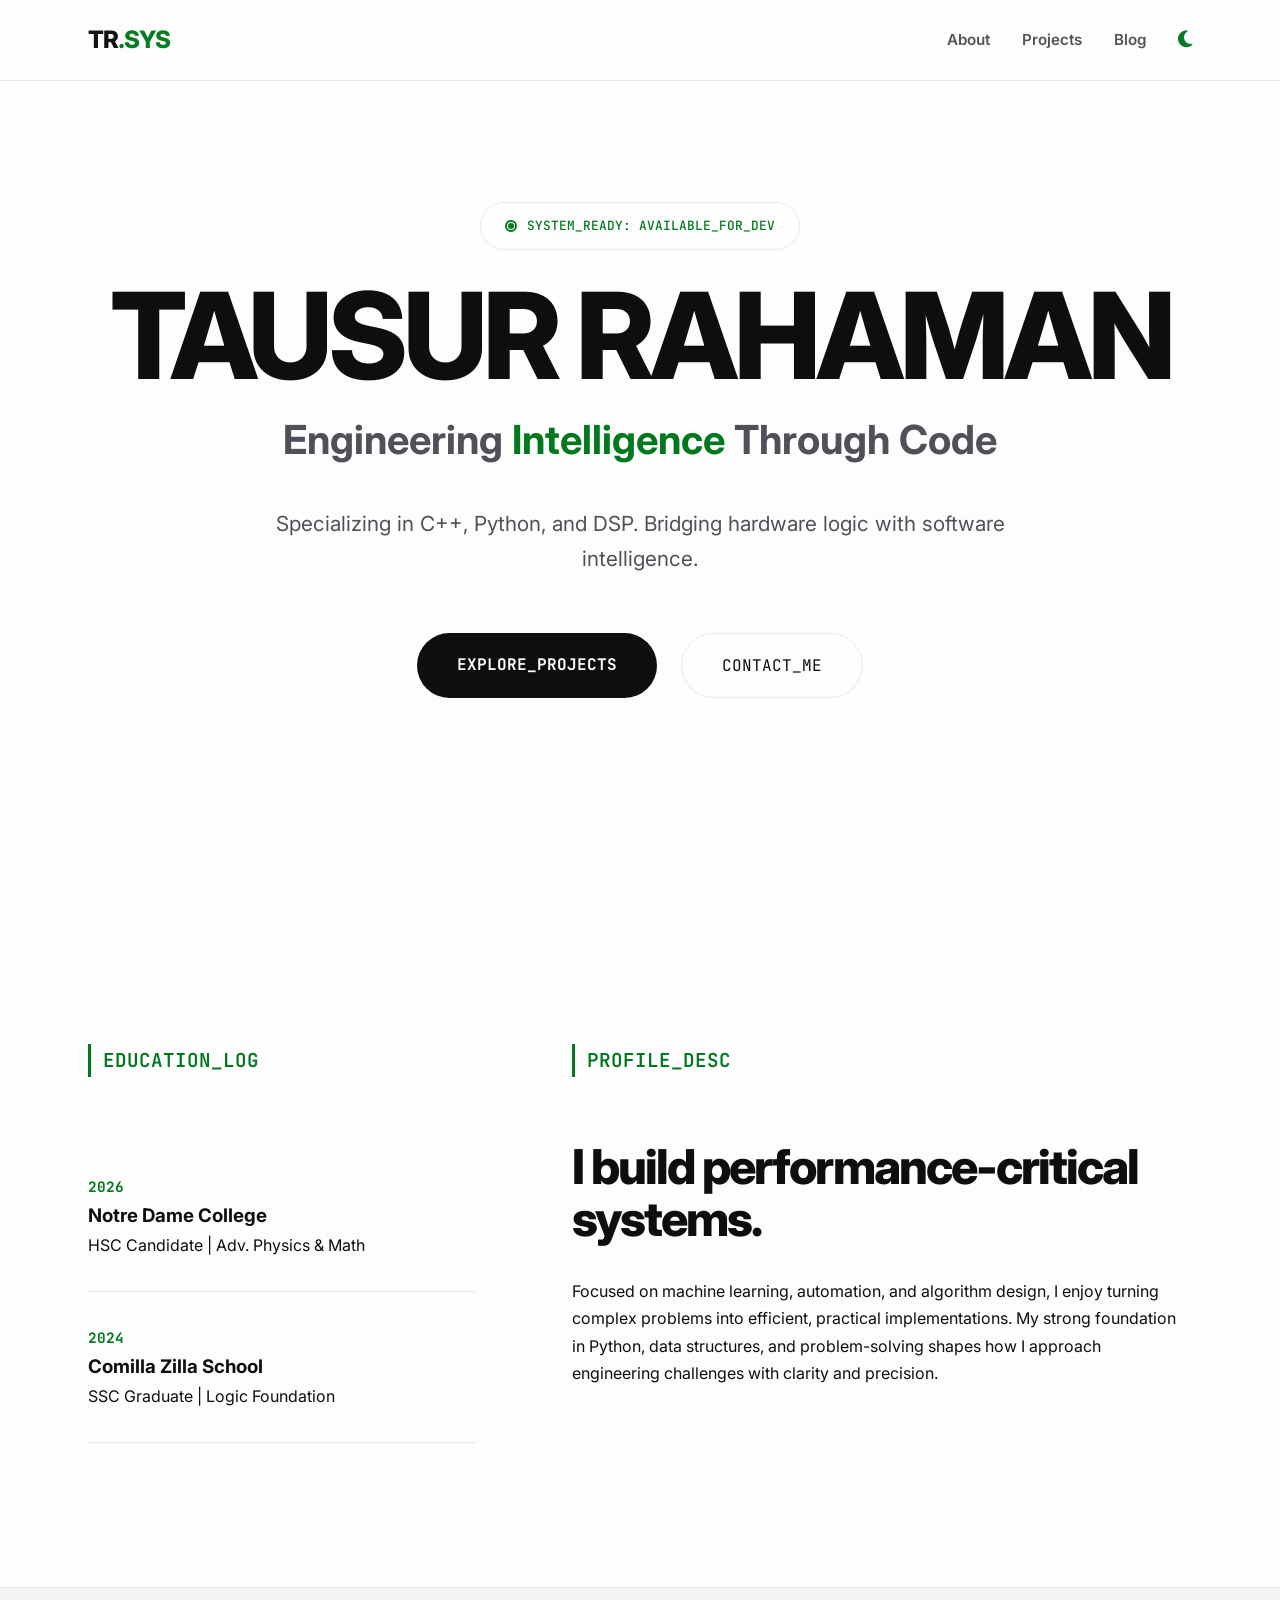
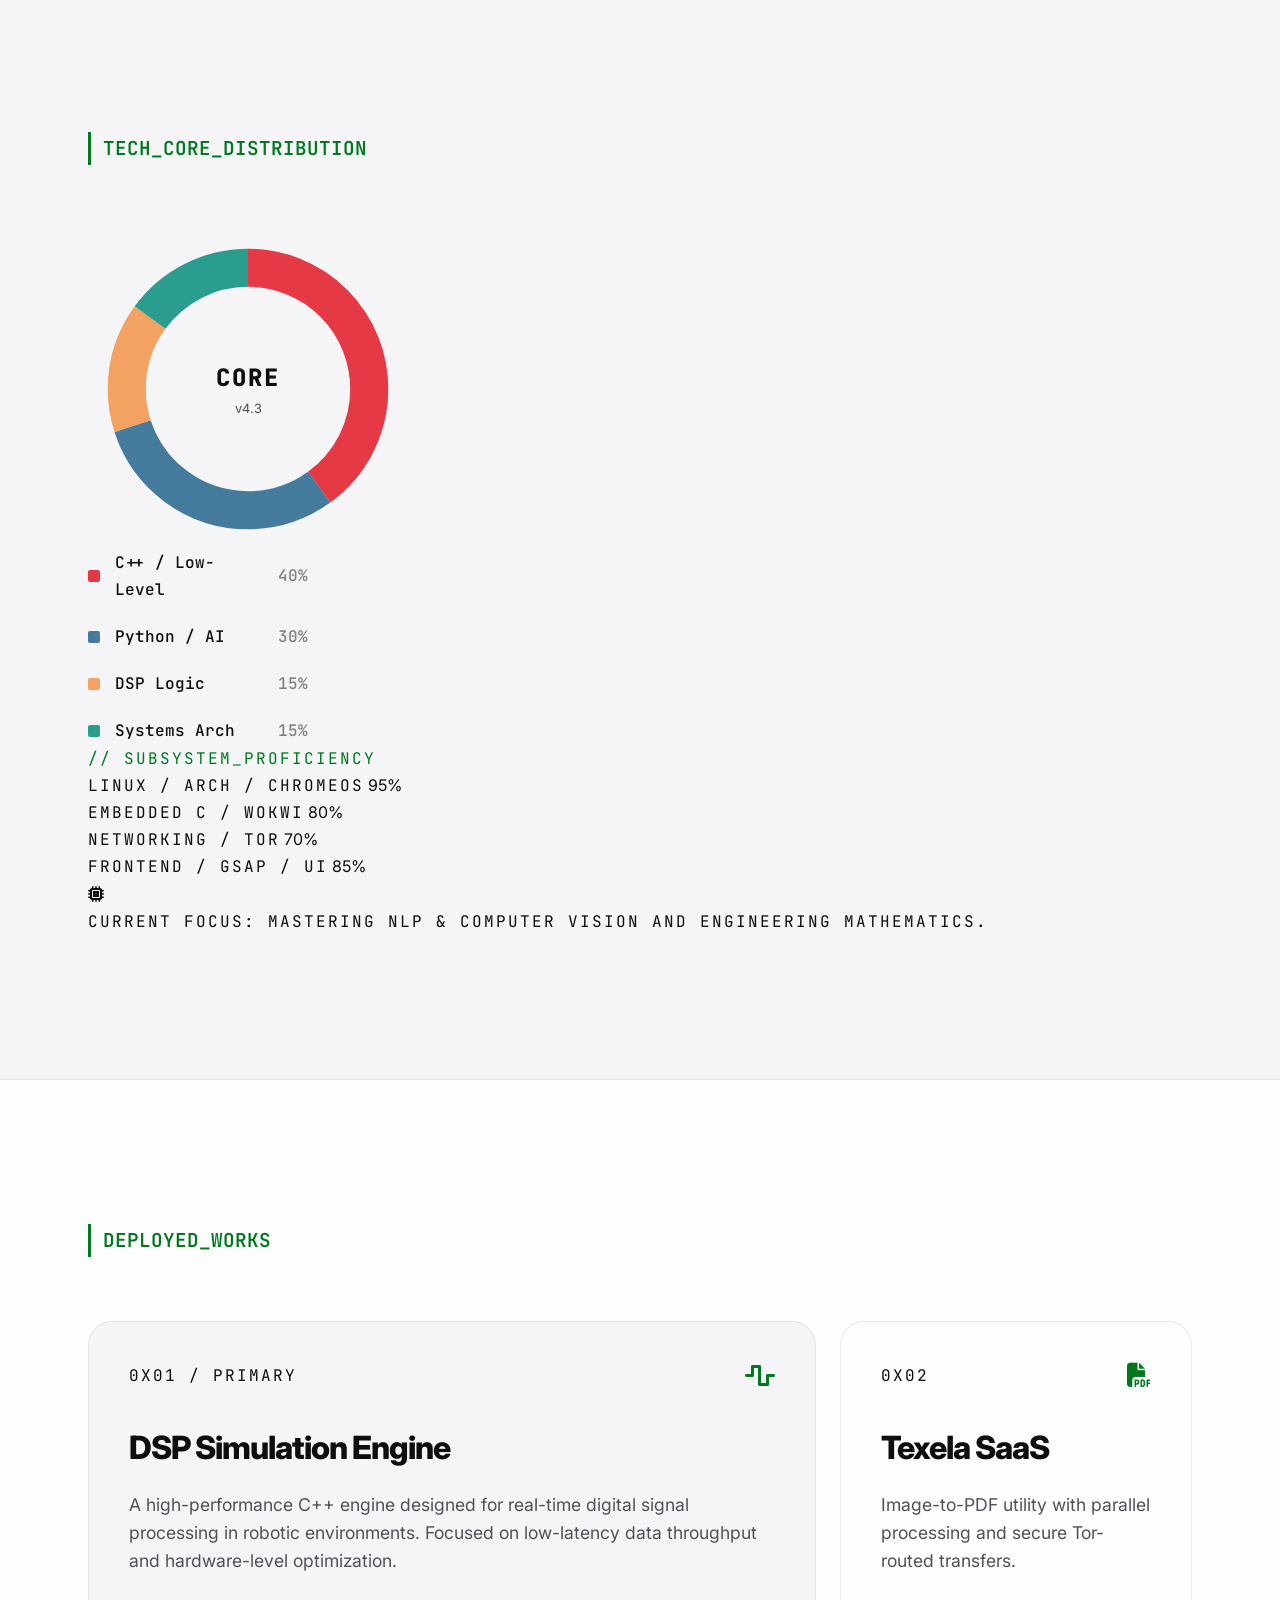
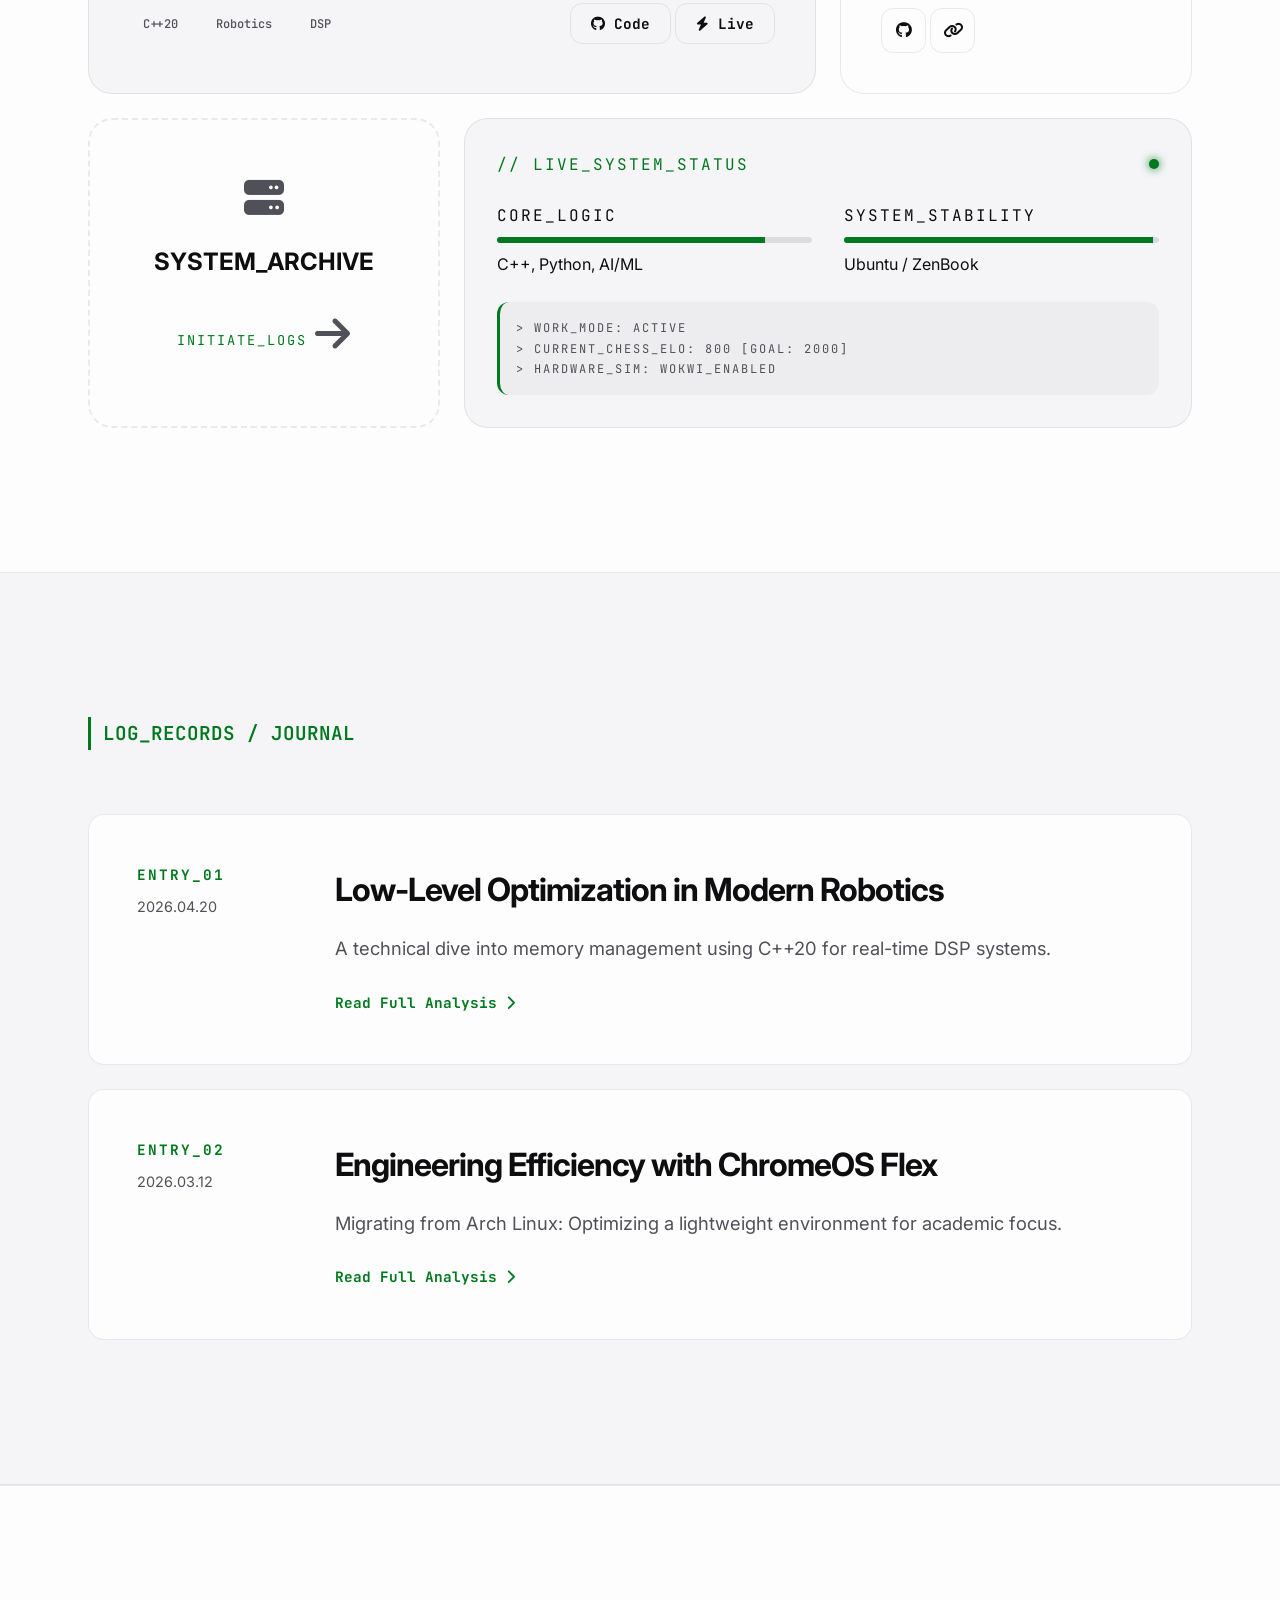
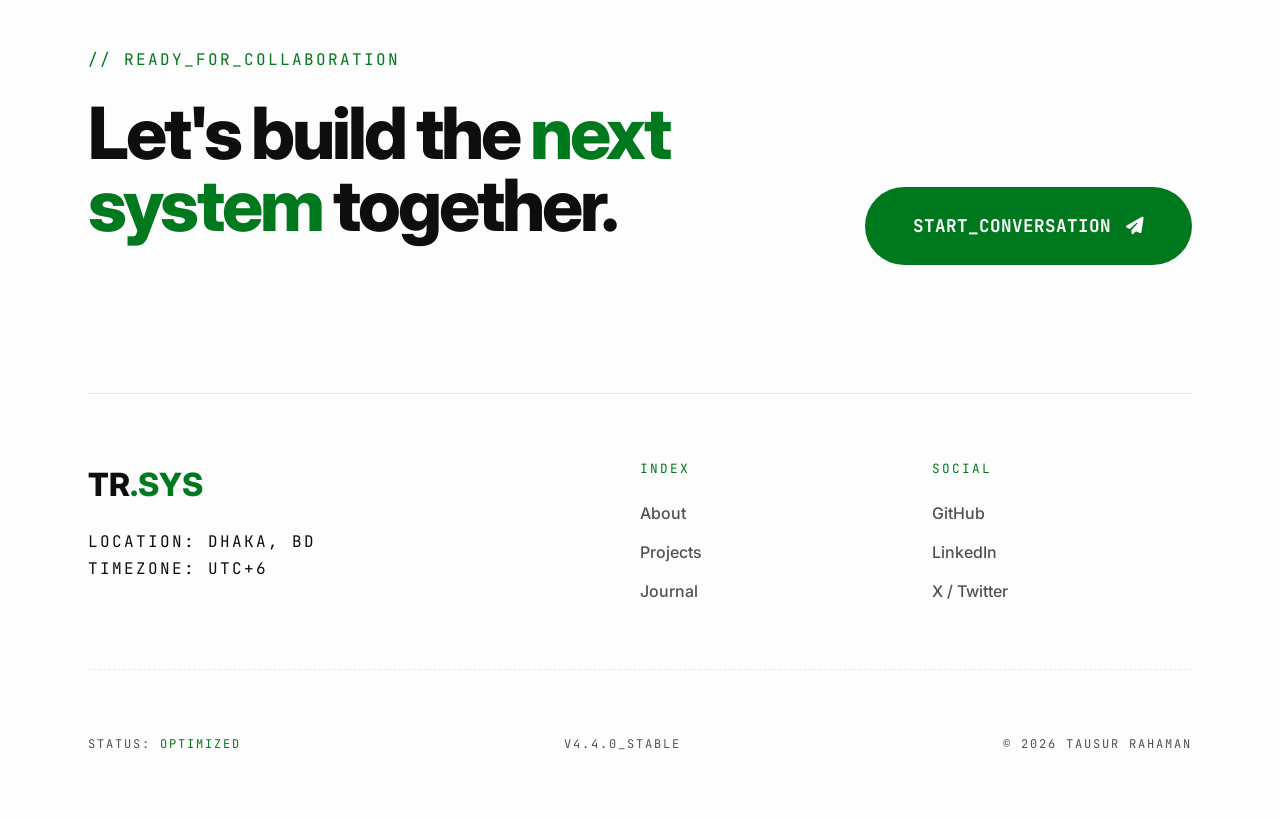
==== commit 340fb8ef: "14th commit" ====
--- a/index.html
+++ b/index.html
@@ -4,7 +4,9 @@
 <head>
     <meta charset="UTF-8">
     <meta name="viewport" content="width=device-width, initial-scale=1.0">
-    <title>Tausur Rahaman | Systems Engineer</title>
+    <meta name="google-site-verification" content="PXadAJ3S-J2yvj9br7SWejjsIvxZcihHiBXMDLcSGKw" />
+    <title>Tausur Rahaman – AI/ML Engineer</title>
+    <meta name="description" content="Tausur Rahaman's portfolio. AI/ML Engineer focused on Python, algorithms, and real-world systems.">
     <link
         href="https://fonts.googleapis.com/css2?family=Inter:wght@300;400;600;700;800&family=JetBrains+Mono:wght@400;500&display=swap"
         rel="stylesheet">
@@ -73,27 +75,69 @@
     </section>
 
     <section id="stack" class="section dark-bg">
-        <div class="container chart-section">
-            <div class="section-tag">TECH_CORE_DISTRIBUTION</div>
-            <div class="chart-wrapper">
+    <div class="container">
+        <div class="section-tag">TECH_CORE_DISTRIBUTION</div>
+        <div class="chart-split-layout">
+            <div class="chart-container-left">
                 <div class="chart-box">
                     <svg viewBox="0 0 42 42" class="main-chart">
                         <circle class="ring" cx="21" cy="21" r="15.915"></circle>
-                        <circle class="segment seg-1" data-val="40" data-label="C++ / Low-Level" cx="21" cy="21"
-                            r="15.915"></circle>
-                        <circle class="segment seg-2" data-val="30" data-label="Python / AI" cx="21" cy="21" r="15.915">
-                        </circle>
-                        <circle class="segment seg-3" data-val="15" data-label="DSP Logic" cx="21" cy="21" r="15.915">
-                        </circle>
-                        <circle class="segment seg-4" data-val="15" data-label="Systems Arch" cx="21" cy="21"
-                            r="15.915"></circle>
+                        <circle class="segment seg-1" data-val="40" data-label="C++ / Low-Level" cx="21" cy="21" r="15.915"></circle>
+                        <circle class="segment seg-2" data-val="30" data-label="Python / AI" cx="21" cy="21" r="15.915"></circle>
+                        <circle class="segment seg-3" data-val="15" data-label="DSP Logic" cx="21" cy="21" r="15.915"></circle>
+                        <circle class="segment seg-4" data-val="15" data-label="Systems Arch" cx="21" cy="21" r="15.915"></circle>
                     </svg>
-                    <div class="chart-overlay"><span class="mono">CORE</span><span class="small">v4.3</span></div>
+                    <div class="chart-overlay">
+                        <span class="mono">CORE</span>
+                        <span class="small">v4.3</span>
+                    </div>
                 </div>
                 <div class="legend-grid" id="chart-legend"></div>
             </div>
-        </div>
-    </section>
+
+            <div class="tech-spec-right">
+                <div class="spec-header">
+                    <span class="mono accent-text">// SUBSYSTEM_PROFICIENCY</span>
+                </div>
+                <div class="spec-grid">
+                    <div class="spec-item">
+                        <div class="spec-info">
+                            <span class="mono">Linux / Arch / ChromeOS</span>
+                            <span class="percent">95%</span>
+                        </div>
+                        <div class="progress-bar"><div class="progress-fill" style="width: 95%;"></div></div>
+                    </div>
+                    <div class="spec-item">
+                        <div class="spec-info">
+                            <span class="mono">Embedded C / Wokwi</span>
+                            <span class="percent">80%</span>
+                        </div>
+                        <div class="progress-bar"><div class="progress-fill" style="width: 80%;"></div></div>
+                    </div>
+                    <div class="spec-item">
+                        <div class="spec-info">
+                            <span class="mono">Networking / Tor</span>
+                            <span class="percent">70%</span>
+                        </div>
+                        <div class="progress-bar"><div class="progress-fill" style="width: 70%;"></div></div>
+                    </div>
+                    <div class="spec-item">
+                        <div class="spec-info">
+                            <span class="mono">Frontend / GSAP / UI</span>
+                            <span class="percent">85%</span>
+                        </div>
+                        <div class="progress-bar"><div class="progress-fill" style="width: 85%;"></div></div>
+                    </div>
+                </div>
+                
+                <div class="system-note">
+                    <i class="fa-solid fa-microchip"></i>
+                    <p class="small mono">Current focus: Mastering NLP & Computer Vision and Engineering Mathematics.</p>
+                </div>
+            </div>
+        </div>
+    </div>
+</section>
 
     <section id="work" class="section">
         <div class="container">
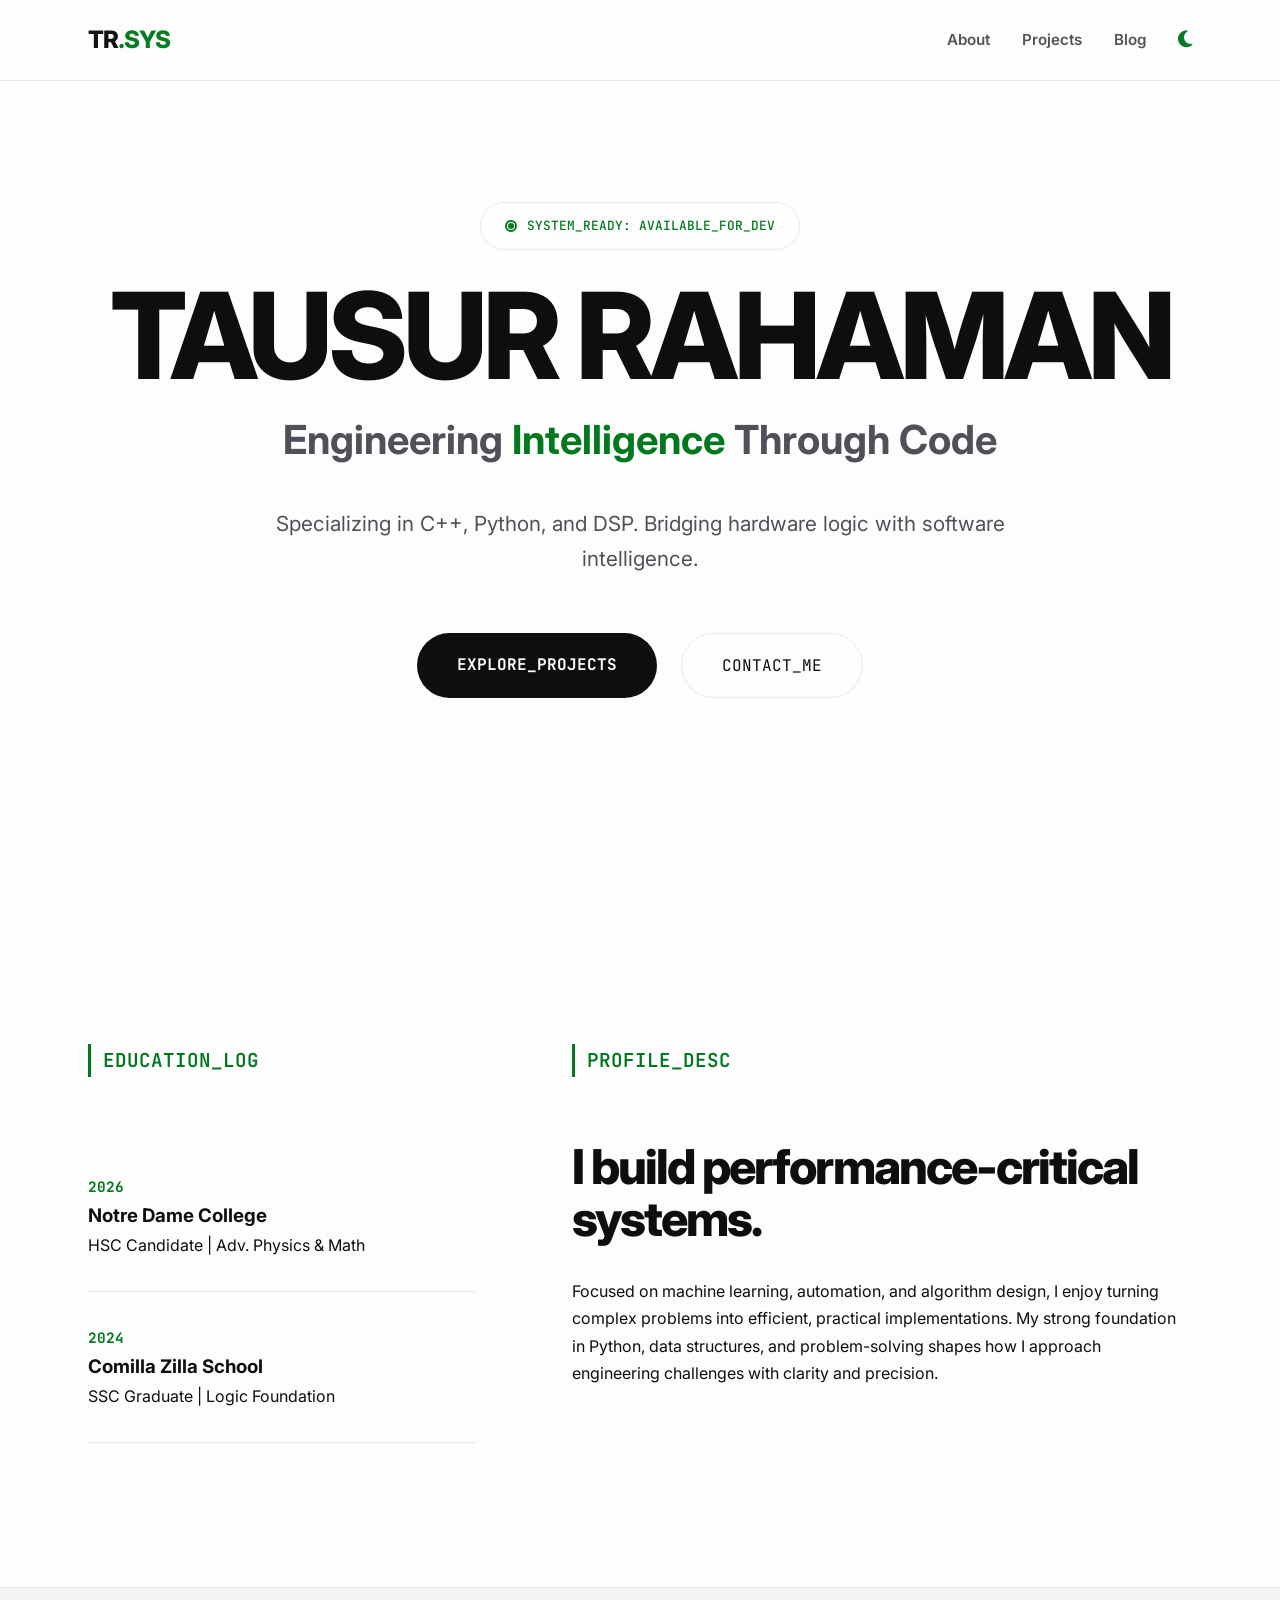
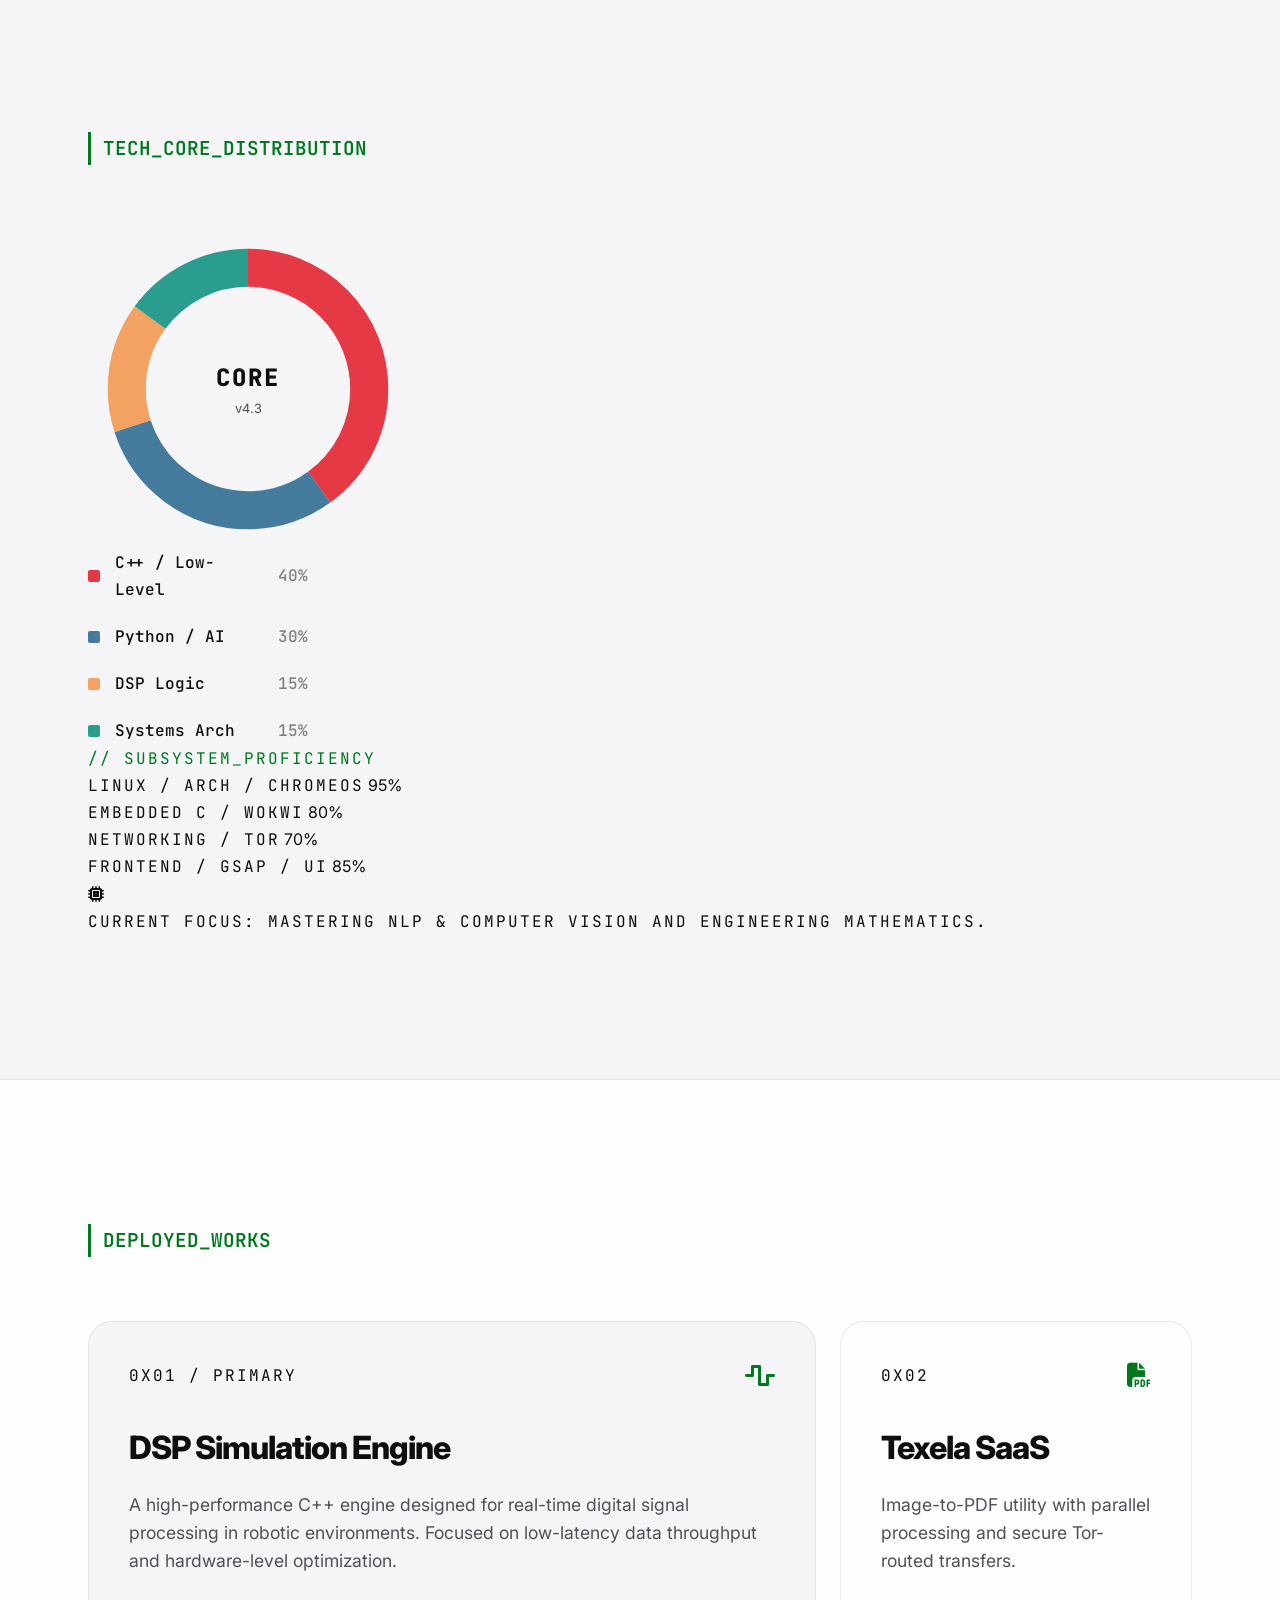
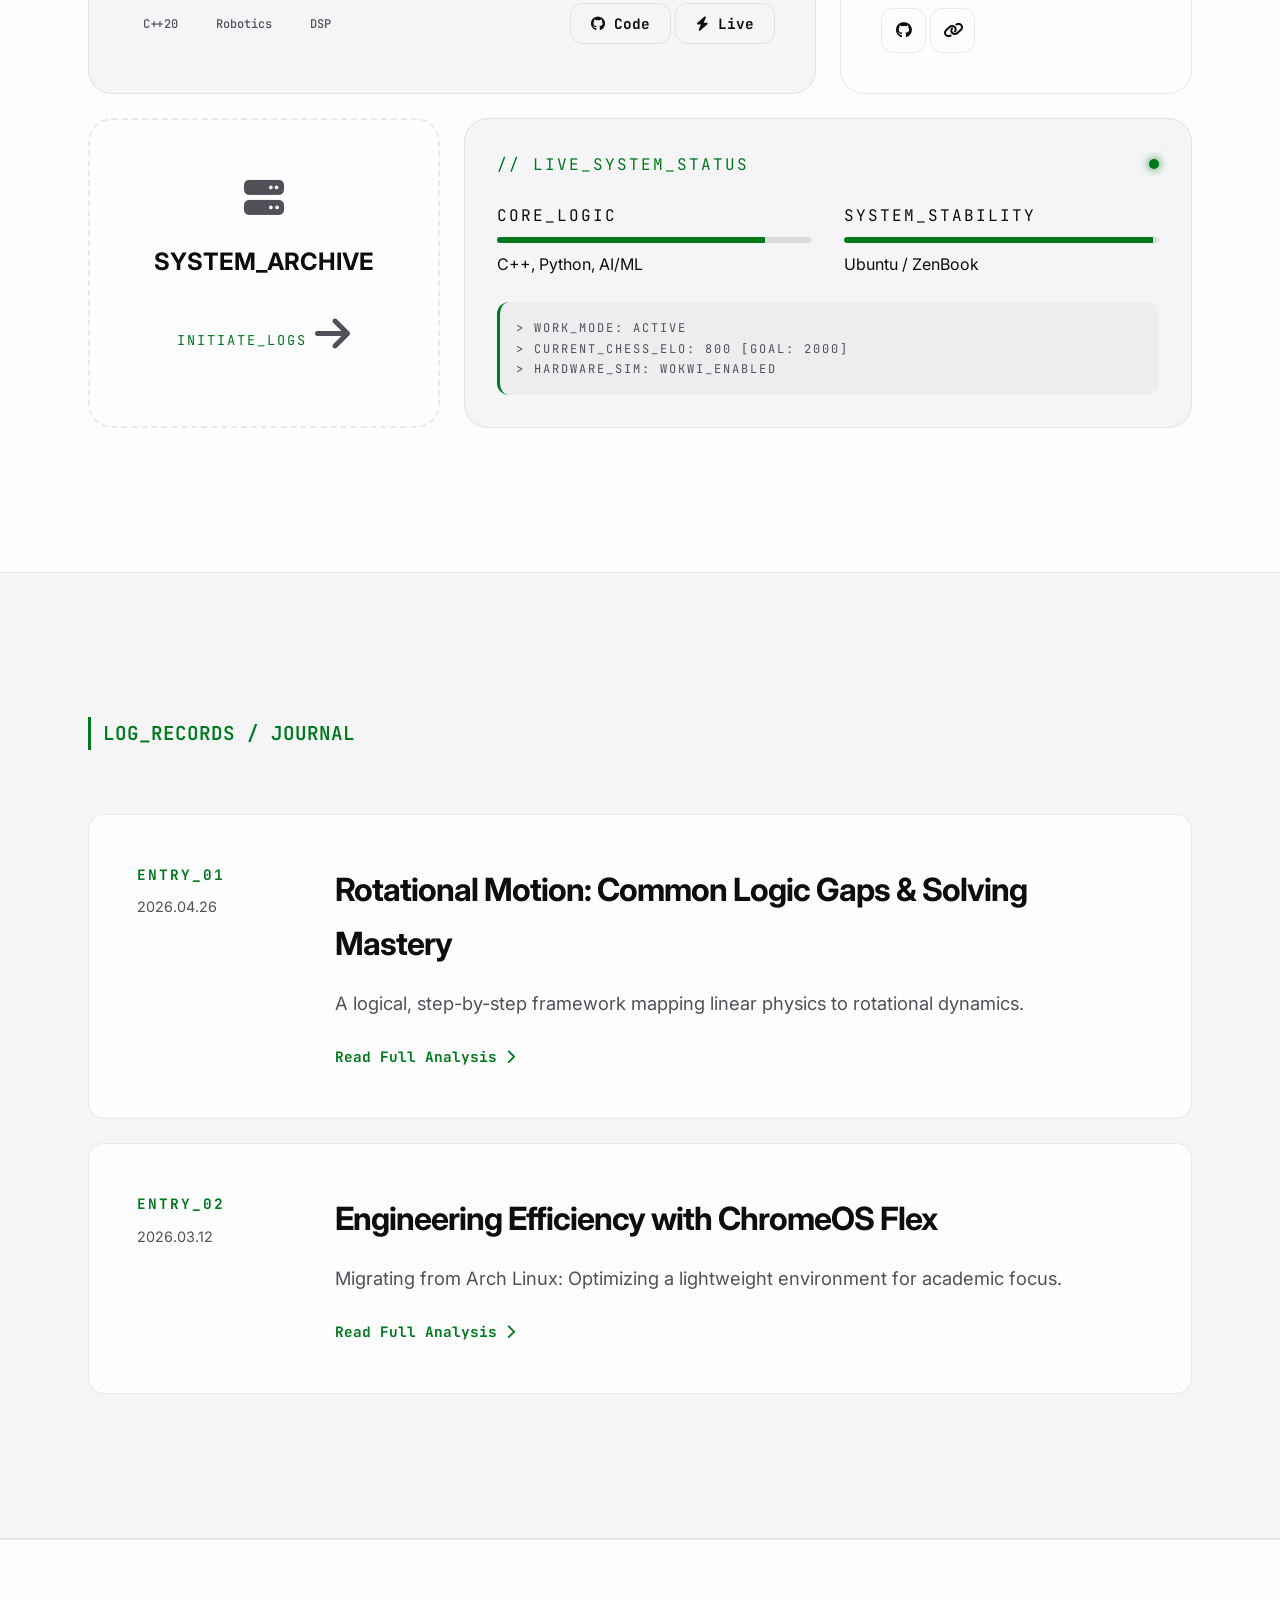
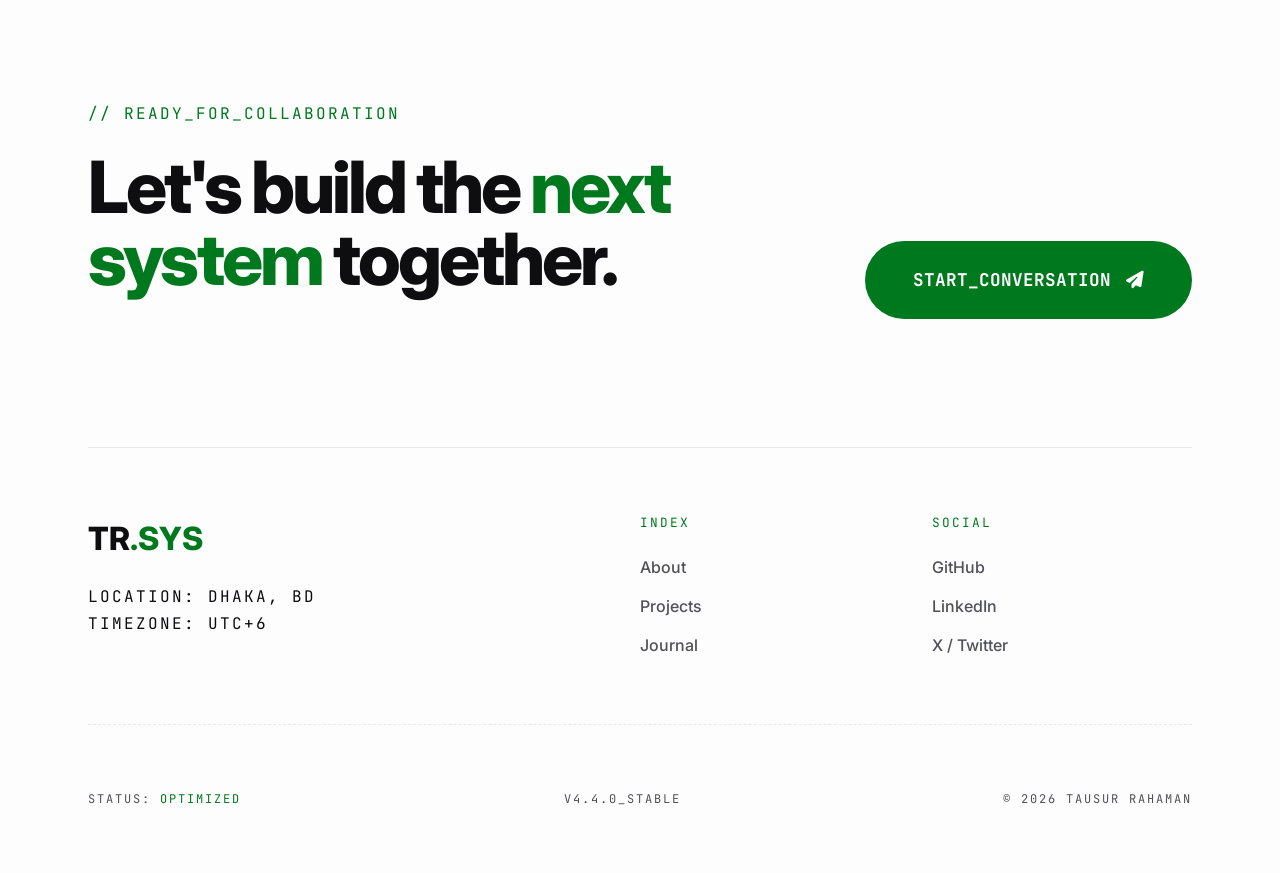
==== commit 8cd6c5f4: "blogs added" ====
--- a/index.html
+++ b/index.html
@@ -5,8 +5,8 @@
     <meta charset="UTF-8">
     <meta name="viewport" content="width=device-width, initial-scale=1.0">
     <meta name="google-site-verification" content="PXadAJ3S-J2yvj9br7SWejjsIvxZcihHiBXMDLcSGKw" />
-    <title>Tausur Rahaman – AI/ML Engineer</title>
-    <meta name="description" content="Tausur Rahaman's portfolio. AI/ML Engineer focused on Python, algorithms, and real-world systems.">
+    <title>Tausur - A Passionate Builder</title>
+    <meta name="description" content="Tausur's portfolio. AI/ML Engineer focused on Python, algorithms, and real-world systems.">
     <link
         href="https://fonts.googleapis.com/css2?family=Inter:wght@300;400;600;700;800&family=JetBrains+Mono:wght@400;500&display=swap"
         rel="stylesheet">
@@ -178,9 +178,9 @@
                         <p>Image-to-PDF utility with parallel processing and secure Tor-routed transfers.</p>
                         <div class="work-footer">
                             <div class="work-links">
-                                <a href="https://github.com/tausur" target="_blank" class="p-icon-btn"><i
+                                <a href="https://github.com/tausur/Texela" target="_blank" class="p-icon-btn"><i
                                         class="fa-brands fa-github"></i></a>
-                                <a href="#" class="p-icon-btn"><i class="fa-solid fa-link"></i></a>
+                                <a href="https://tausur123.github.io/texela/" target="_blank" class="p-icon-btn"><i class="fa-solid fa-link"></i></a>
                             </div>
                         </div>
                     </div>
@@ -226,18 +226,18 @@
         <div class="container">
             <div class="section-tag">LOG_RECORDS / JOURNAL</div>
             <div class="blog-grid">
-                <a href="#" class="blog-entry">
+                <a href="blogs/rotational-motion/index.html" class="blog-entry">
                     <div class="blog-meta">
                         <span class="mono">Entry_01</span>
-                        <span class="date">2026.04.20</span>
+                        <span class="date">2026.04.26</span>
                     </div>
                     <div class="blog-content">
-                        <h3>Low-Level Optimization in Modern Robotics</h3>
-                        <p>A technical dive into memory management using C++20 for real-time DSP systems.</p>
+                        <h3>Rotational Motion: Common Logic Gaps & Solving Mastery</h3>
+                        <p>A logical, step-by-step framework mapping linear physics to rotational dynamics.</p>
                         <span class="read-more">Read Full Analysis <i class="fa-solid fa-chevron-right"></i></span>
                     </div>
                 </a>
-                <a href="#" class="blog-entry">
+                <a href="blogs/chess-logic/index.html" class="blog-entry">
                     <div class="blog-meta">
                         <span class="mono">Entry_02</span>
                         <span class="date">2026.03.12</span>
